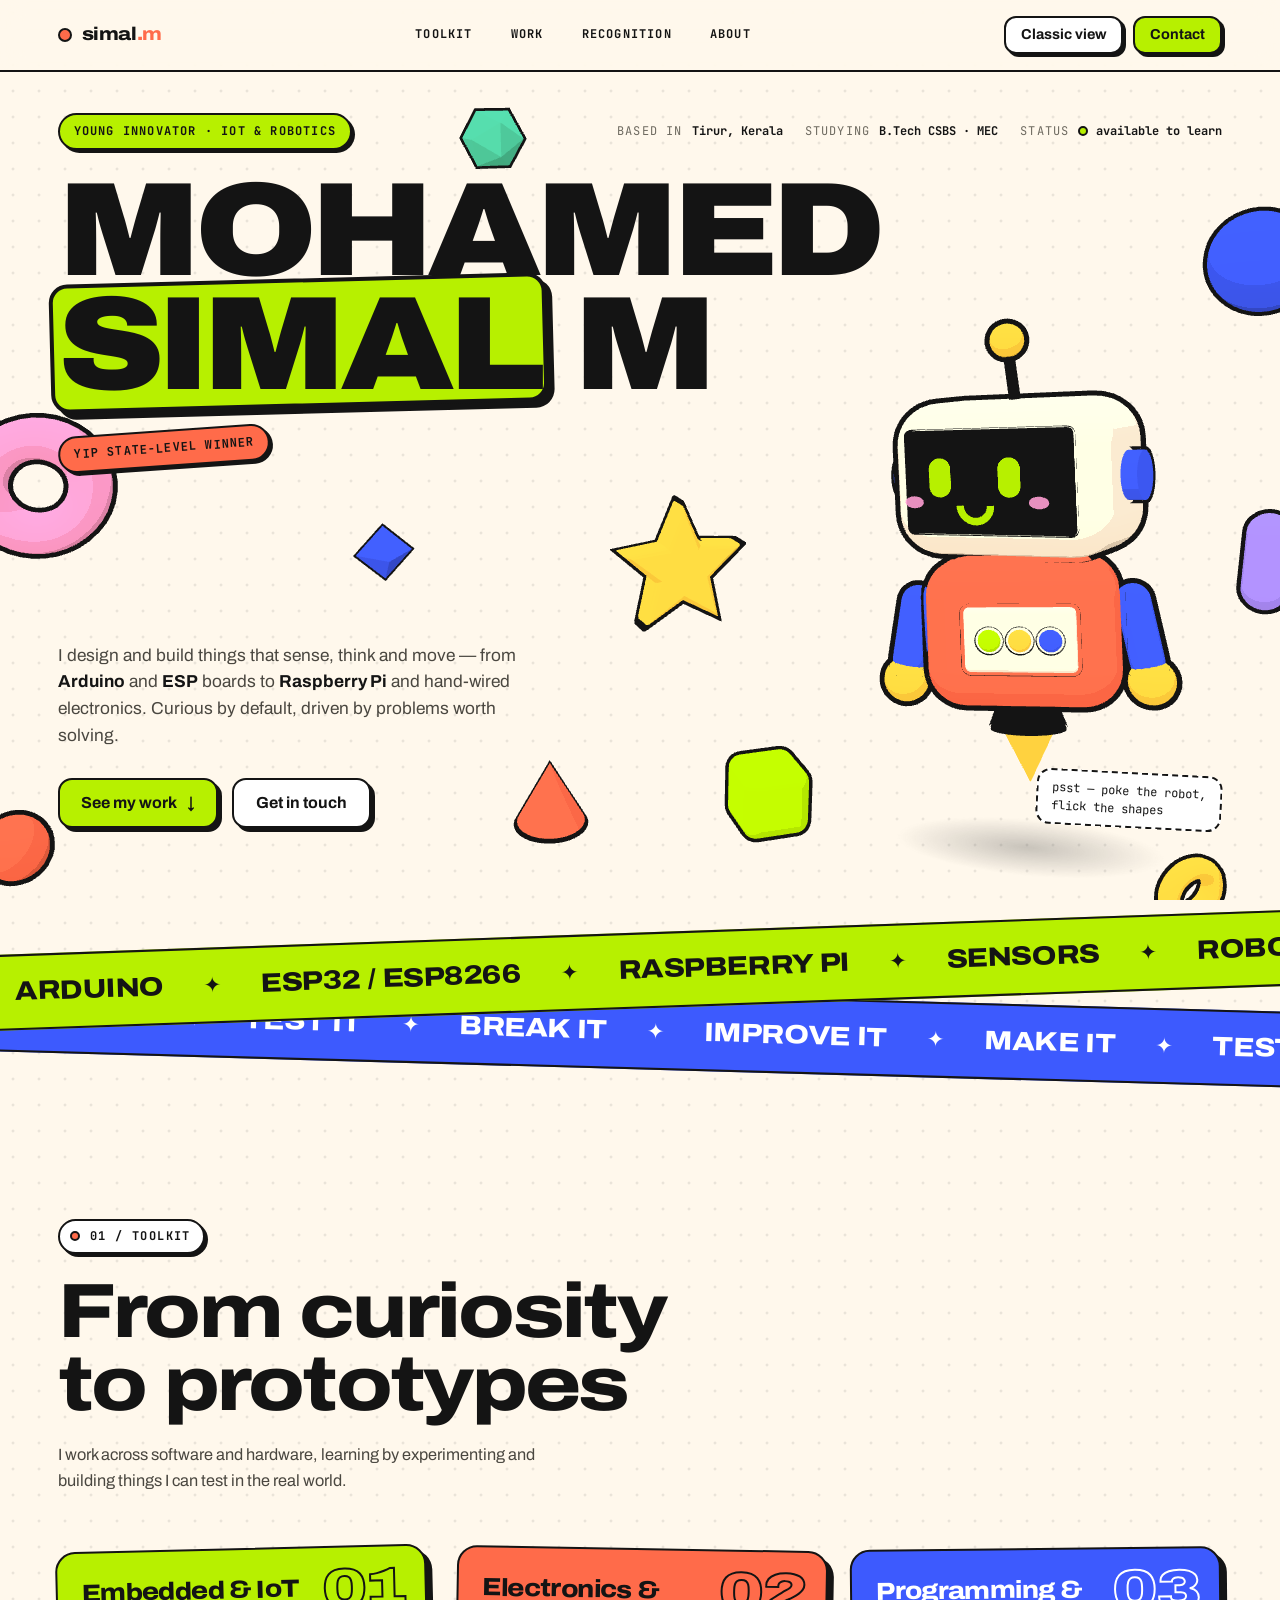
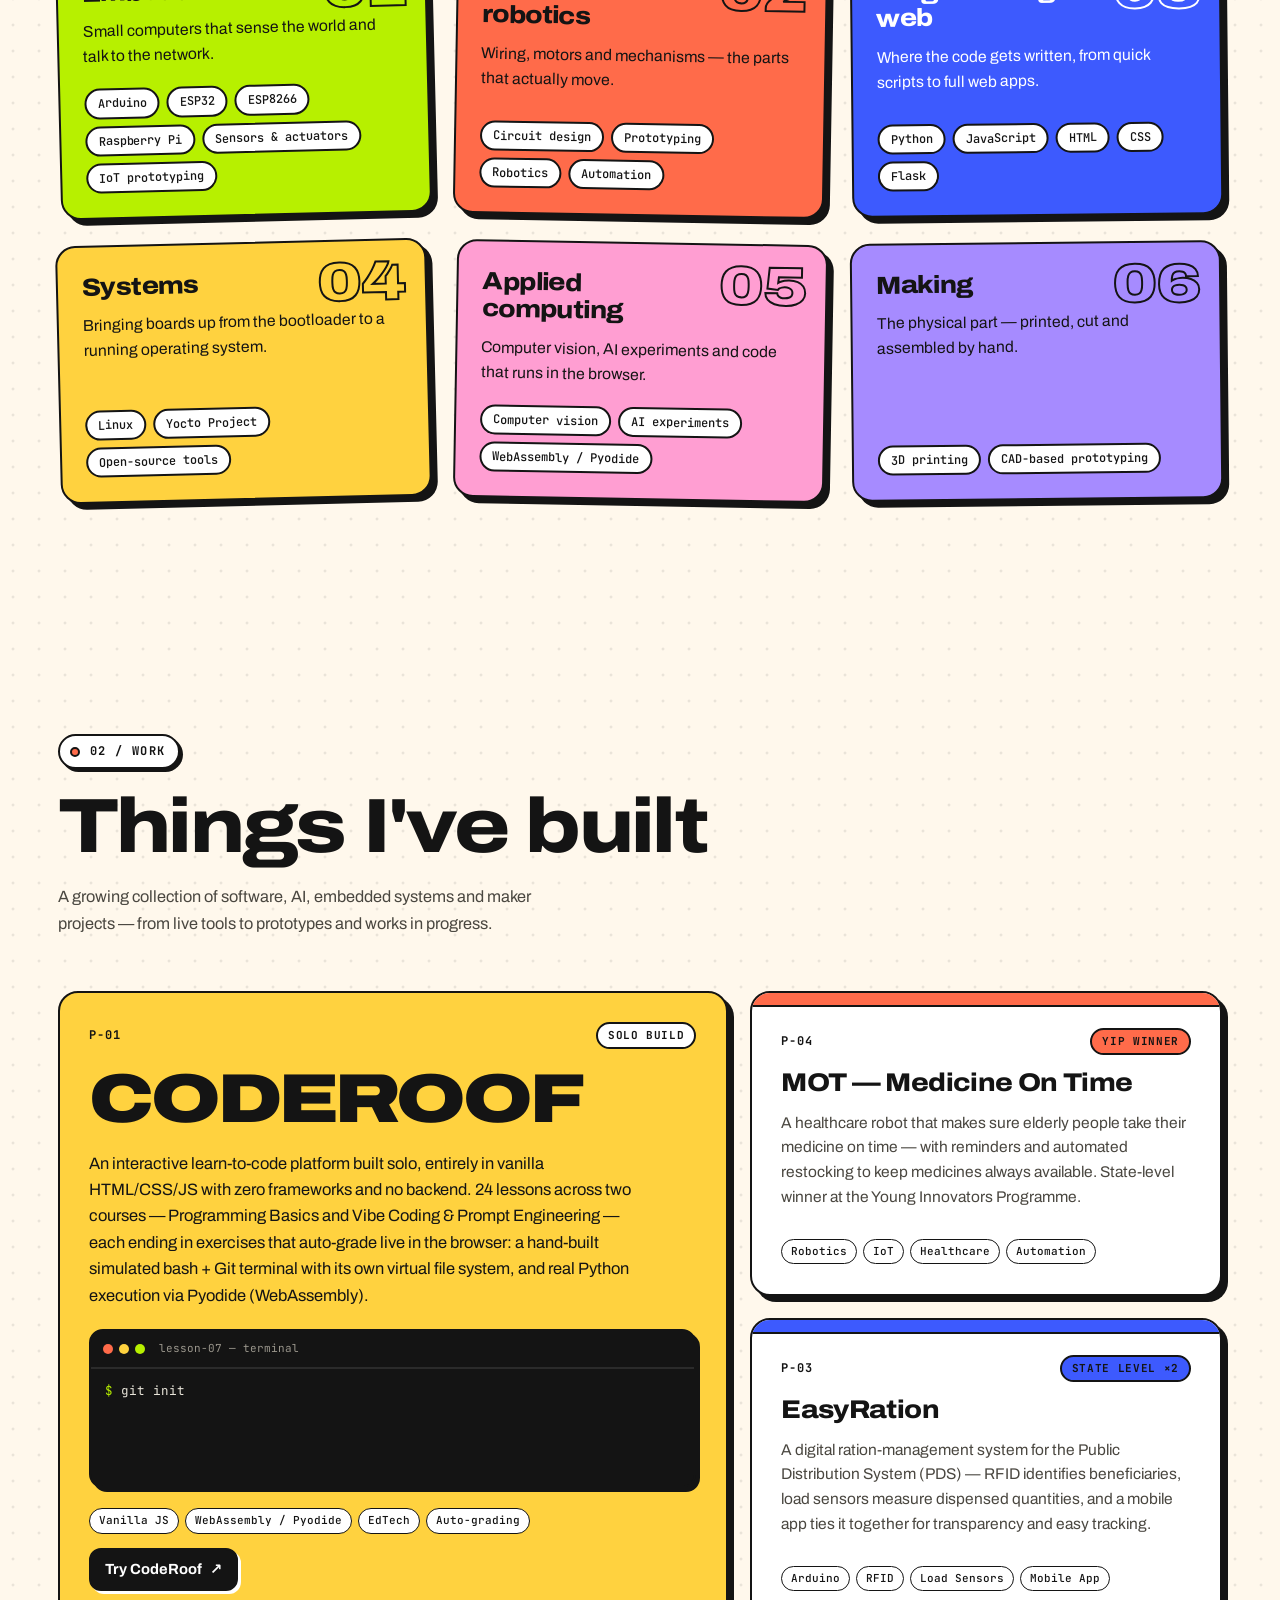
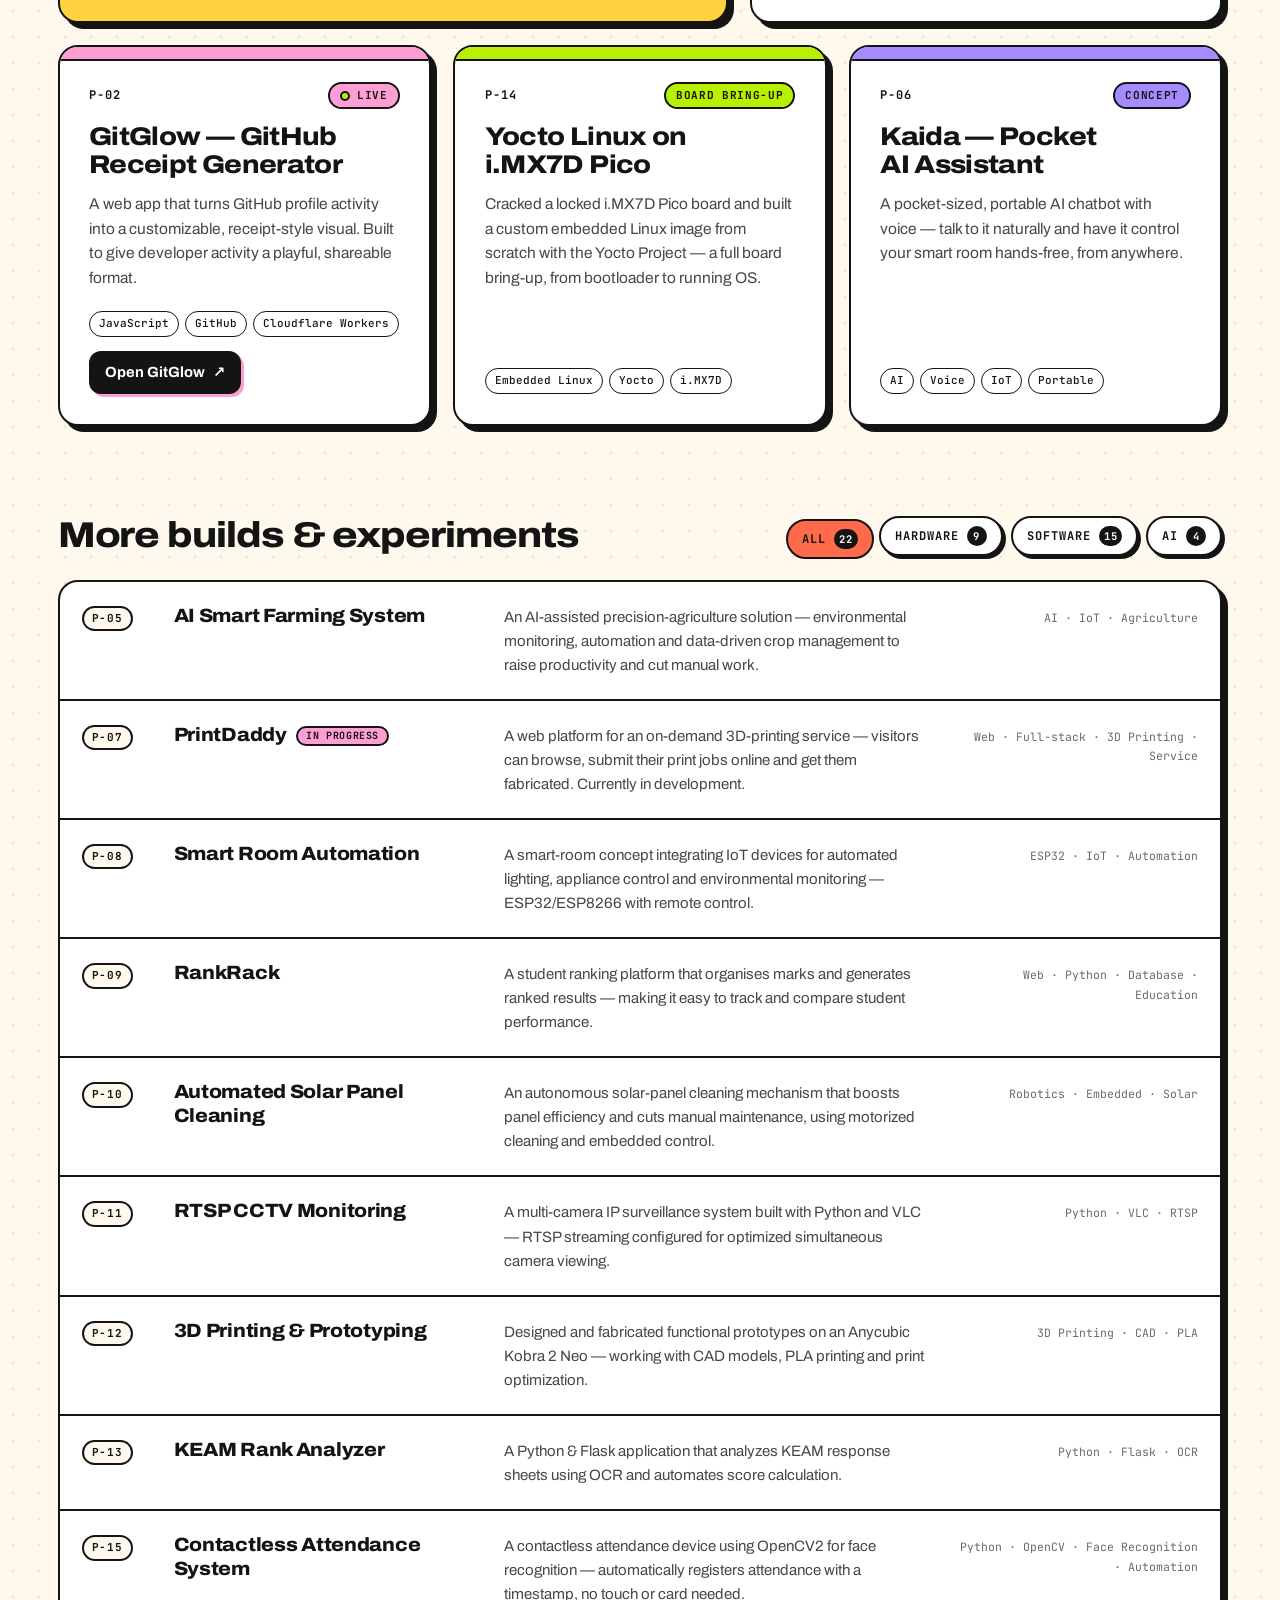
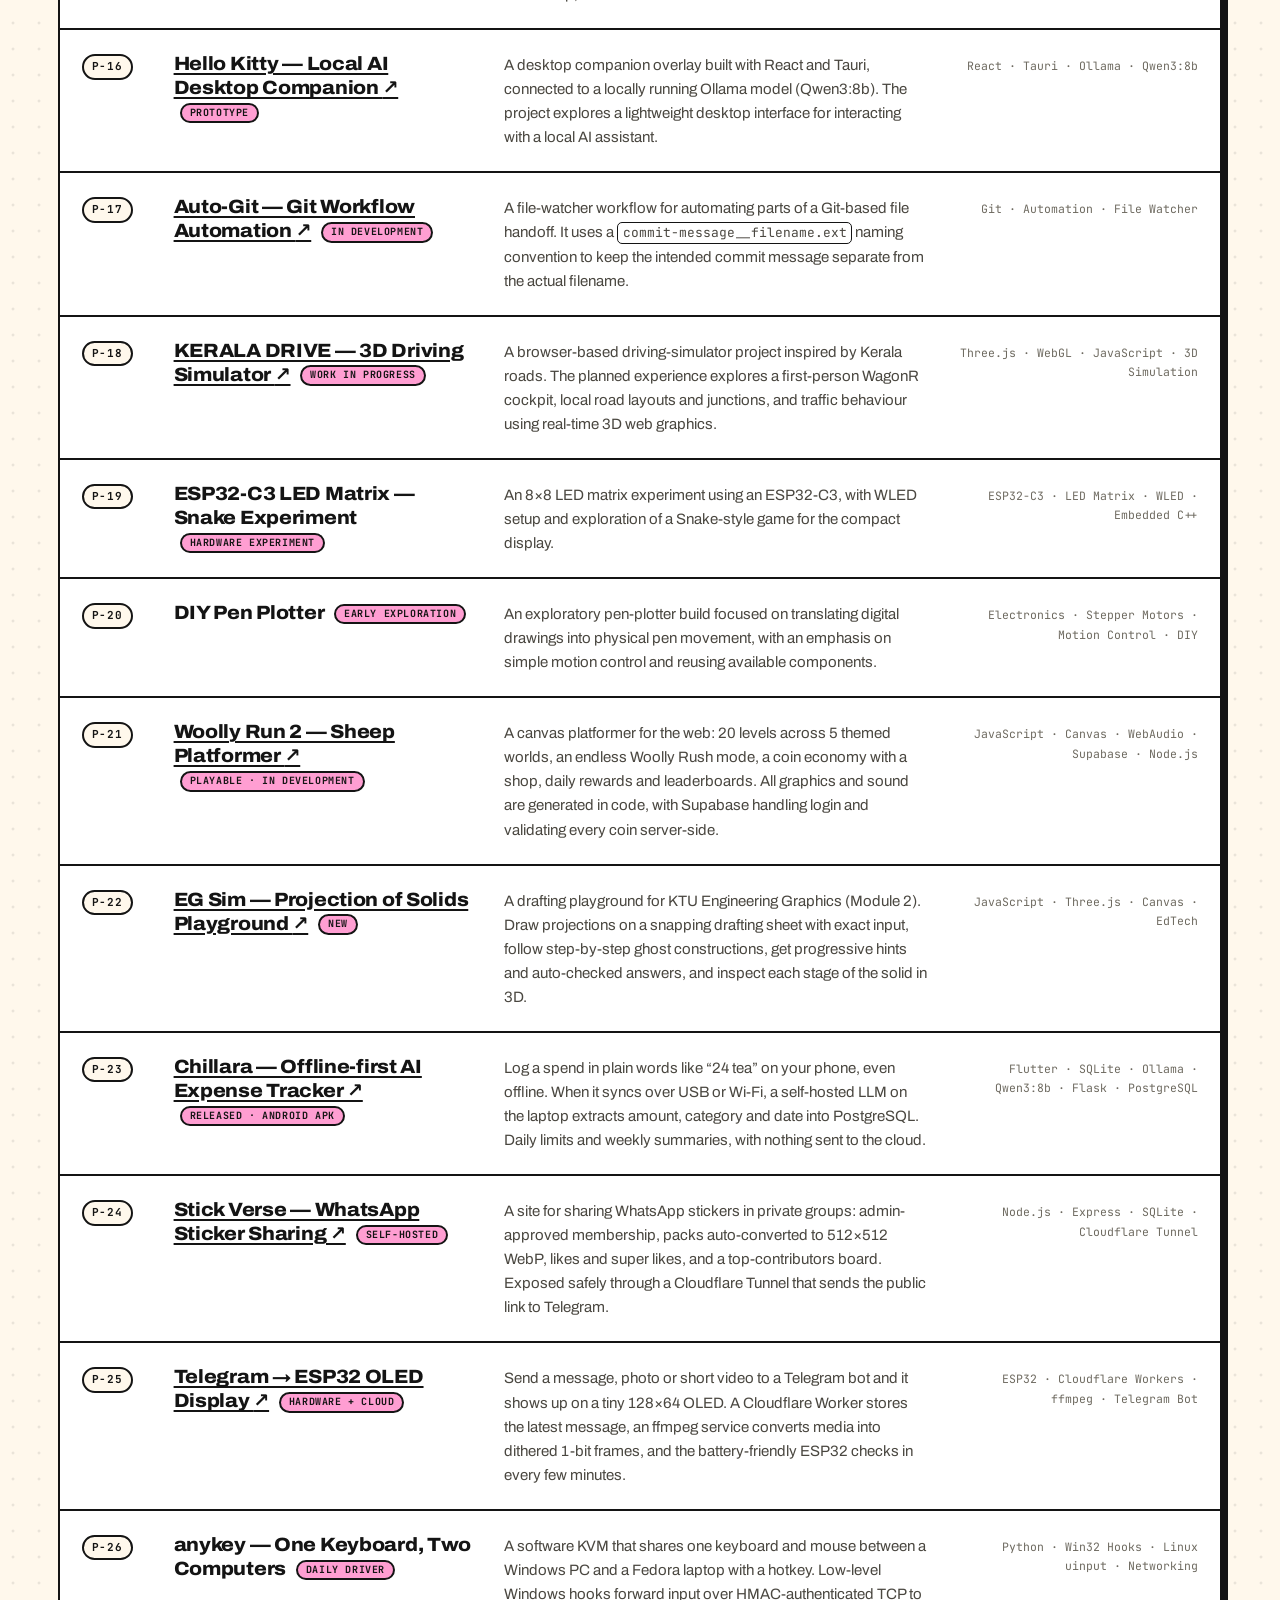
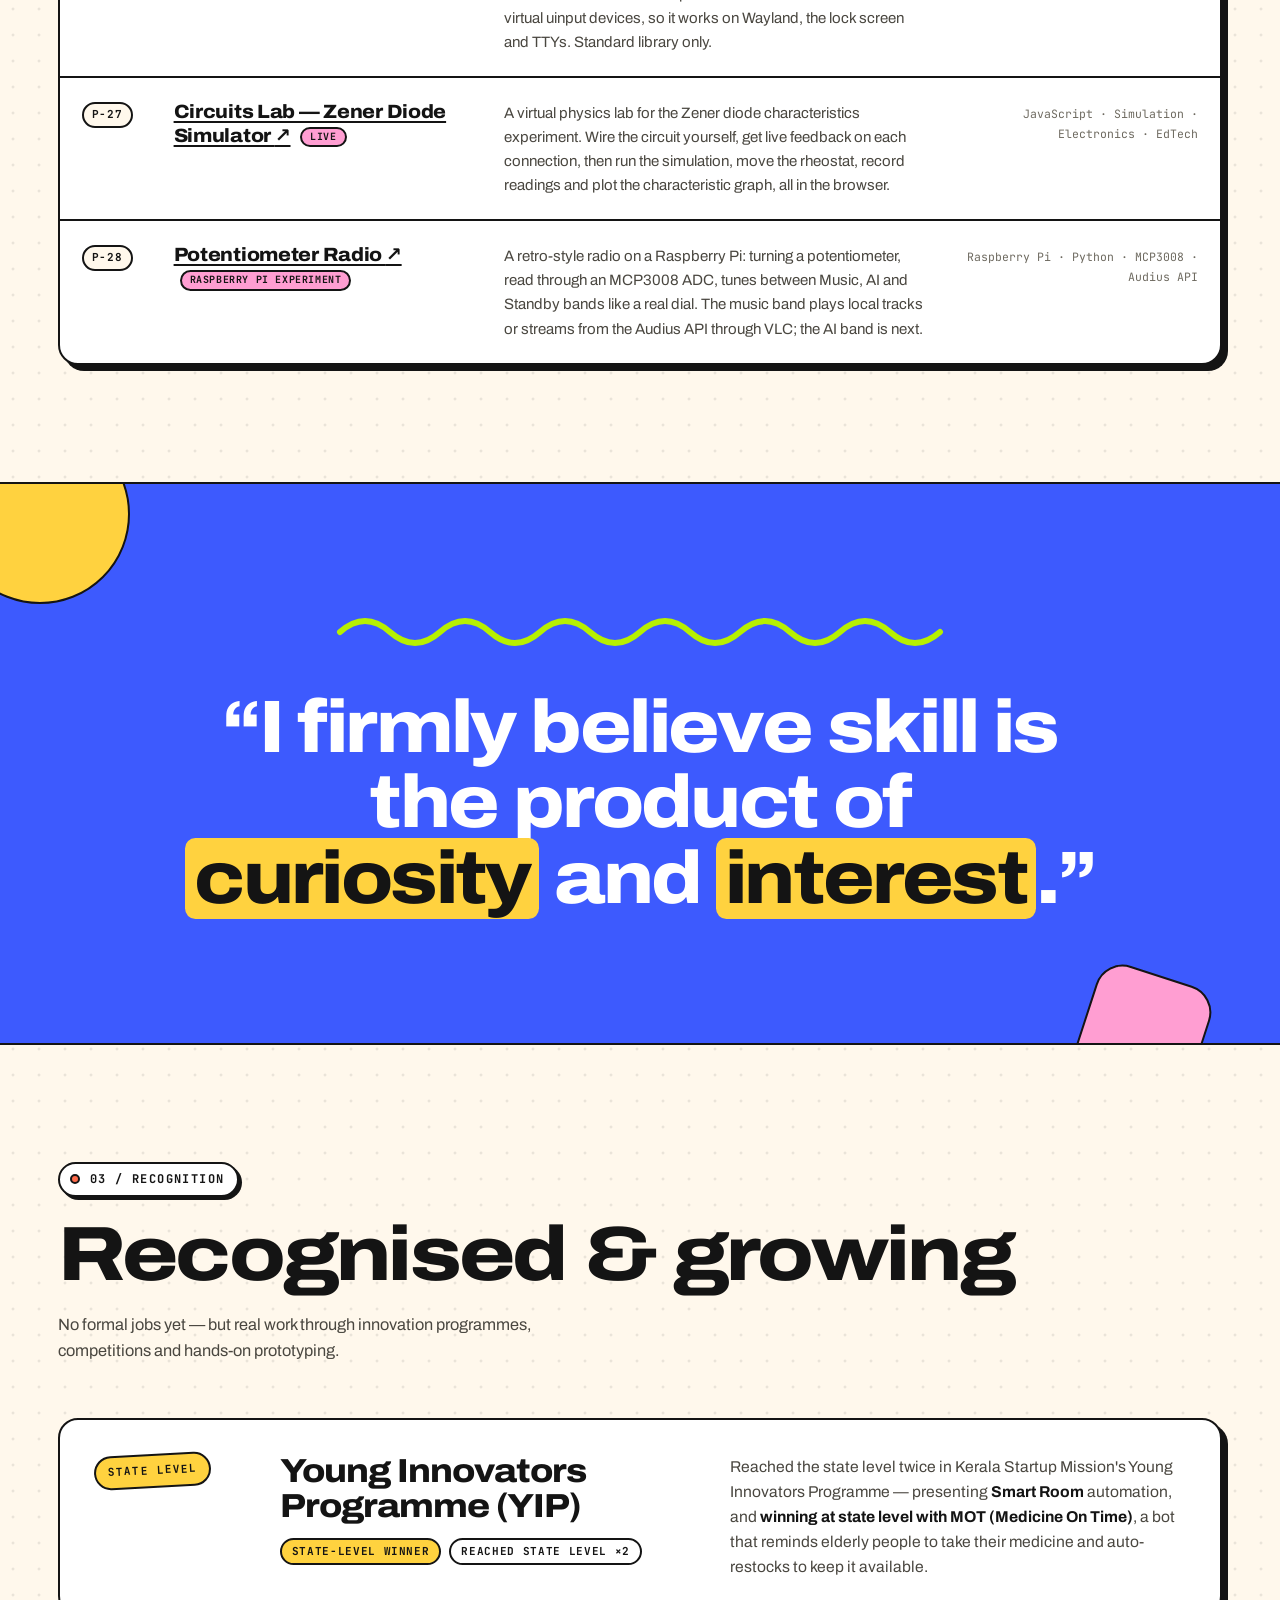
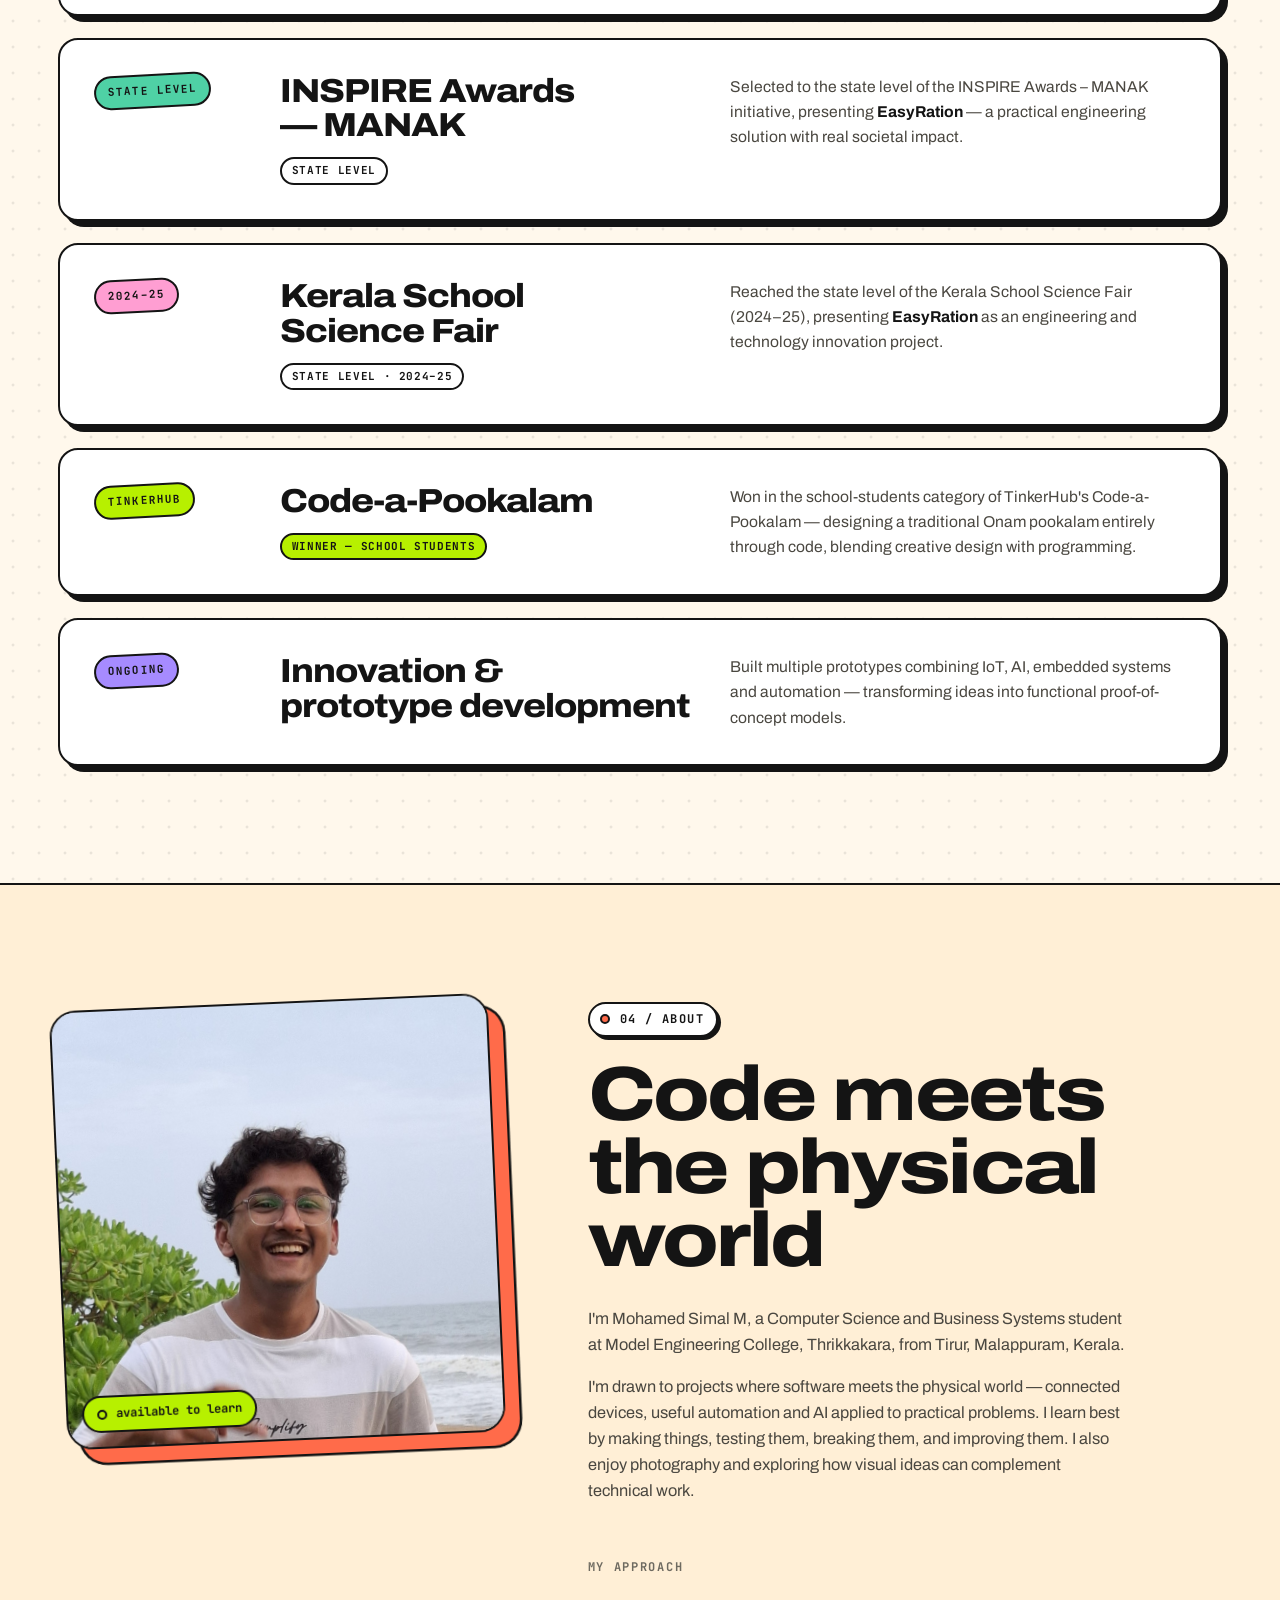
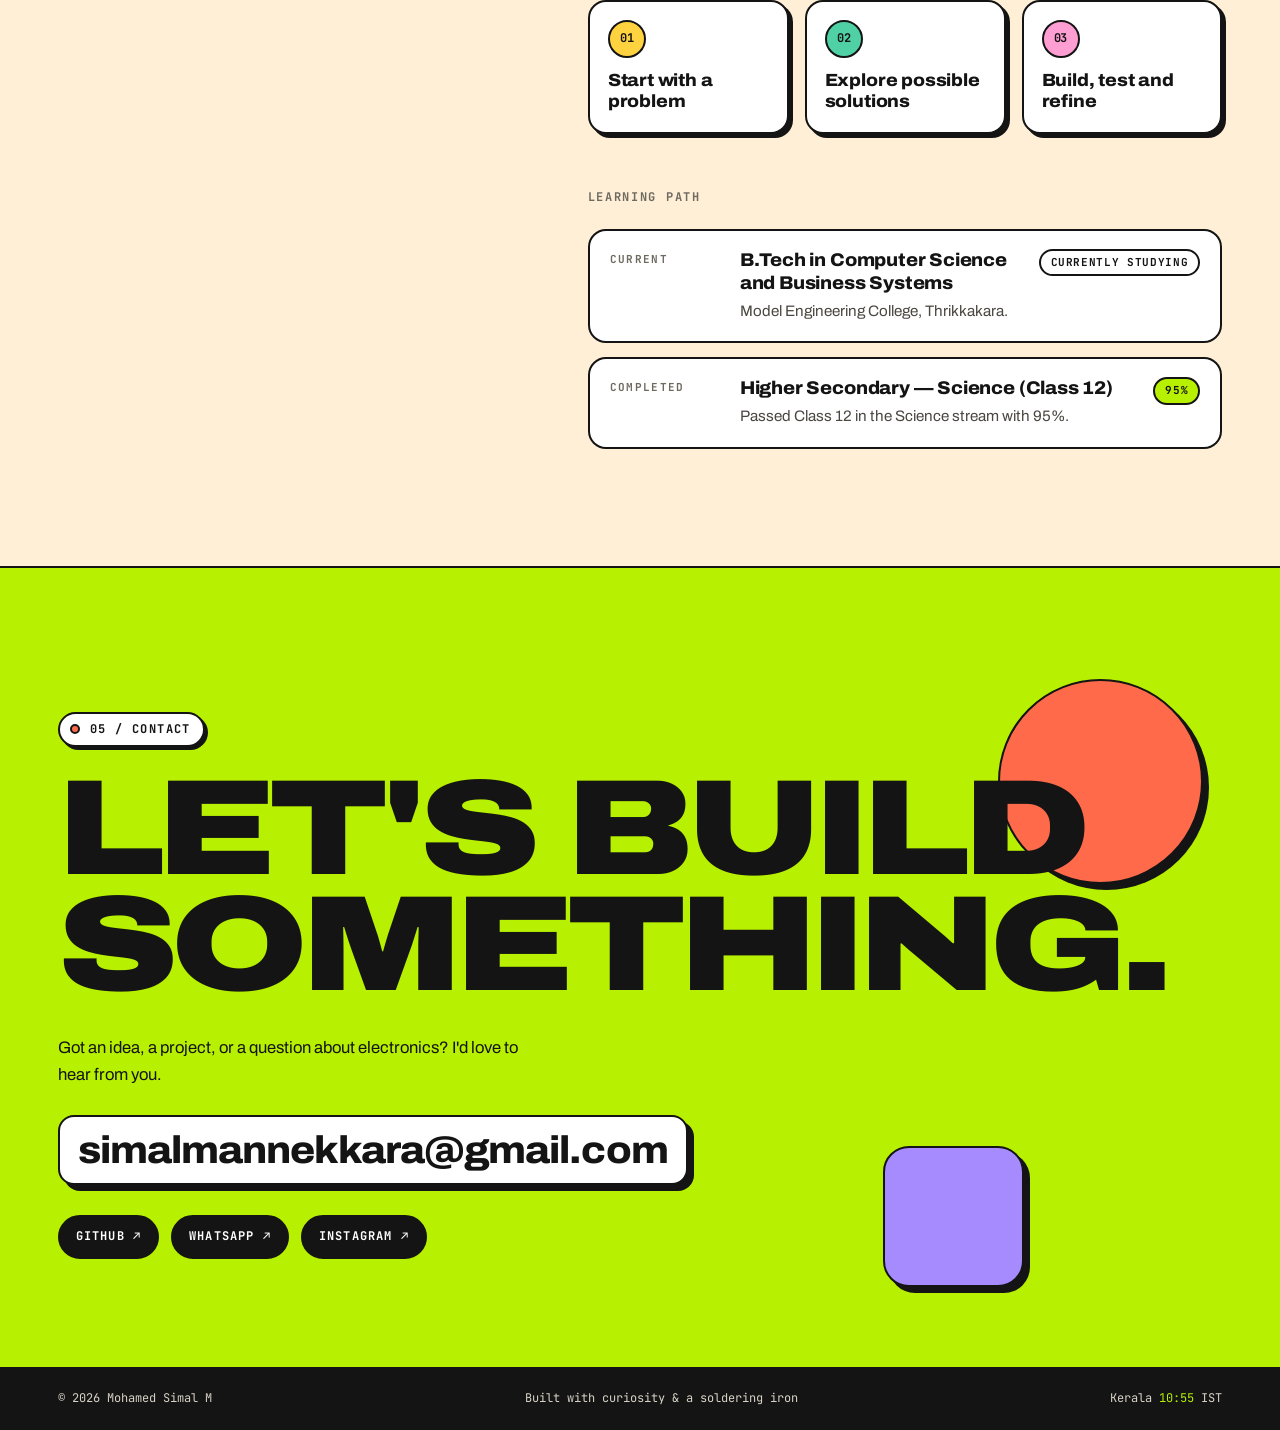
==== experiment/index.html @ 56da7900 "Add eight new projects and an Experiment view switch - New project cards P-21 to P-28: Woolly Run 2," ====
<!DOCTYPE html>
<html lang="en">
<head>
  <meta charset="UTF-8">
  <meta name="viewport" content="width=device-width, initial-scale=1.0">
  <meta name="description" content="Mohamed Simal M — developer, electronics enthusiast and maker from Kerala. Projects where code meets the physical world: embedded systems, IoT, robotics and AI.">
  <meta name="theme-color" content="#FFF8EC">
  <title>Mohamed Simal M — Developer &amp; Maker</title>
  <meta property="og:type" content="website">
  <meta property="og:title" content="Mohamed Simal M — Developer &amp; Maker">
  <meta property="og:description" content="Projects where code meets the physical world: embedded systems, IoT, robotics and AI.">
  <meta property="og:url" content="https://just-sil.github.io/just_me/">
  <meta property="og:image" content="https://just-sil.github.io/just_me/me.jpg">
  <link rel="icon" href="data:image/svg+xml,%3Csvg xmlns='http://www.w3.org/2000/svg' viewBox='0 0 32 32'%3E%3Crect width='32' height='32' rx='7' fill='%23B7F000' stroke='%23141414' stroke-width='3'/%3E%3Ccircle cx='16' cy='16' r='6' fill='%23FF6B4A' stroke='%23141414' stroke-width='2.5'/%3E%3C/svg%3E">
  <script>
    (function () {
      var d = document.documentElement;
      d.classList.add('js');
      try {
        if (window.WebGL2RenderingContext && document.createElement('canvas').getContext('webgl2')) {
          d.classList.add('has-3d');
        }
      } catch (e) {}
      // If the main script never runs, show everything rather than leave it hidden.
      setTimeout(function () { if (!window.__booted) d.classList.remove('js'); }, 3500);
    })();
  </script>
  <link rel="preconnect" href="https://fonts.googleapis.com">
  <link rel="preconnect" href="https://fonts.gstatic.com" crossorigin>
  <link href="https://fonts.googleapis.com/css2?family=Archivo:wdth,wght@62..125,100..900&family=JetBrains+Mono:wght@400;500;700&display=swap" rel="stylesheet">
  <link rel="stylesheet" href="styles.css">
  <script type="importmap">
    { "imports": { "three": "./vendor/three.module.min.js", "three/addons/": "./vendor/addons/" } }
  </script>
</head>
<body>
<a class="skip" href="#main">Skip to content</a>
<div class="progress" id="progress" aria-hidden="true"></div>

<header class="nav">
  <a class="nav__brand" href="#top" aria-label="Mohamed Simal M — back to top">
    <span class="led" aria-hidden="true"></span>
    <span class="nav__name">simal<span>.m</span></span>
  </a>
  <nav class="nav__links" aria-label="Sections">
    <a href="#toolkit">Toolkit</a>
    <a href="#projects">Work</a>
    <a href="#experience">Recognition</a>
    <a href="#about">About</a>
  </nav>
  <div class="nav__actions">
    <a class="btn btn--sm view-switch" href="../" data-view="classic" title="Switch to the classic design">Classic view</a>
    <a class="btn btn--primary btn--sm" href="#contact">Contact</a>
  </div>
</header>

<main id="main">

  <!-- ───────────── hero ───────────── -->
  <section class="hero" id="top">
    <canvas class="hero__canvas" id="toys" aria-hidden="true"></canvas>
    <div class="hero__inner">
      <div class="hero__top">
        <p class="sticker sticker--lime" data-hero>Young Innovator · IoT &amp; Robotics</p>
        <dl class="spec" data-hero>
          <div><dt>Based in</dt><dd>Tirur, Kerala</dd></div>
          <div><dt>Studying</dt><dd>B.Tech CSBS · MEC</dd></div>
          <div><dt>Status</dt><dd><span class="led" aria-hidden="true"></span>available to learn</dd></div>
        </dl>
      </div>
      <h1 class="hero__name" data-hero>
        <span>Mohamed</span>
        <span><mark>Simal</mark> M</span>
      </h1>
      <p class="sticker sticker--coral hero__badge" data-hero>YIP state-level winner</p>

      <div class="hero__stage" id="stage-hero"></div>

      <div class="hero__foot">
        <div class="hero__copy">
          <p class="hero__lede" data-hero>I design and build things that sense, think and move — from <strong>Arduino</strong> and <strong>ESP</strong> boards to <strong>Raspberry&nbsp;Pi</strong> and hand-wired electronics. Curious by default, driven by problems worth solving.</p>
          <div class="hero__cta" data-hero>
            <a class="btn btn--primary" href="#projects">See my work <span aria-hidden="true">↓</span></a>
            <a class="btn" href="#contact">Get in touch</a>
          </div>
        </div>
        <p class="hero__hint" aria-hidden="true">psst — poke the robot,<br>flick the shapes</p>
      </div>
    </div>
  </section>

  <!-- ───────────── marquee bands ───────────── -->
  <div class="bands" aria-hidden="true">
    <div class="marquee marquee--lime">
      <div class="marquee__track">
        <div class="marquee__group">
          <span>Arduino</span><span>ESP32 / ESP8266</span><span>Raspberry Pi</span><span>Sensors</span><span>Robotics</span><span>IoT Prototyping</span><span>Circuit Design</span><span>Python</span><span>Computer Vision</span><span>3D Printing</span>
        </div>
        <div class="marquee__group">
          <span>Arduino</span><span>ESP32 / ESP8266</span><span>Raspberry Pi</span><span>Sensors</span><span>Robotics</span><span>IoT Prototyping</span><span>Circuit Design</span><span>Python</span><span>Computer Vision</span><span>3D Printing</span>
        </div>
      </div>
    </div>
    <div class="marquee marquee--blue">
      <div class="marquee__track">
        <div class="marquee__group">
          <span>Make it</span><span>Test it</span><span>Break it</span><span>Improve it</span><span>Make it</span><span>Test it</span><span>Break it</span><span>Improve it</span>
        </div>
        <div class="marquee__group">
          <span>Make it</span><span>Test it</span><span>Break it</span><span>Improve it</span><span>Make it</span><span>Test it</span><span>Break it</span><span>Improve it</span>
        </div>
      </div>
    </div>
  </div>

  <!-- ───────────── toolkit ───────────── -->
  <section class="section kit" id="toolkit" aria-labelledby="kit-title">
    <header class="section__head" data-reveal>
      <p class="label">01 / Toolkit</p>
      <h2 id="kit-title">From curiosity to prototypes</h2>
      <p class="section__sub">I work across software and hardware, learning by experimenting and building things I can test in the real world.</p>
    </header>

    <ul class="kit__grid">
      <li class="tool tool--lime" data-reveal>
        <span class="tool__num">01</span>
        <h3>Embedded &amp; IoT</h3>
        <p>Small computers that sense the world and talk to the network.</p>
        <ul class="chips"><li>Arduino</li><li>ESP32</li><li>ESP8266</li><li>Raspberry Pi</li><li>Sensors &amp; actuators</li><li>IoT prototyping</li></ul>
      </li>
      <li class="tool tool--coral" data-reveal>
        <span class="tool__num">02</span>
        <h3>Electronics &amp; robotics</h3>
        <p>Wiring, motors and mechanisms — the parts that actually move.</p>
        <ul class="chips"><li>Circuit design</li><li>Prototyping</li><li>Robotics</li><li>Automation</li></ul>
      </li>
      <li class="tool tool--blue" data-reveal>
        <span class="tool__num">03</span>
        <h3>Programming &amp; web</h3>
        <p>Where the code gets written, from quick scripts to full web apps.</p>
        <ul class="chips"><li>Python</li><li>JavaScript</li><li>HTML</li><li>CSS</li><li>Flask</li></ul>
      </li>
      <li class="tool tool--yellow" data-reveal>
        <span class="tool__num">04</span>
        <h3>Systems</h3>
        <p>Bringing boards up from the bootloader to a running operating system.</p>
        <ul class="chips"><li>Linux</li><li>Yocto Project</li><li>Open-source tools</li></ul>
      </li>
      <li class="tool tool--pink" data-reveal>
        <span class="tool__num">05</span>
        <h3>Applied computing</h3>
        <p>Computer vision, AI experiments and code that runs in the browser.</p>
        <ul class="chips"><li>Computer vision</li><li>AI experiments</li><li>WebAssembly / Pyodide</li></ul>
      </li>
      <li class="tool tool--purple" data-reveal>
        <span class="tool__num">06</span>
        <h3>Making</h3>
        <p>The physical part — printed, cut and assembled by hand.</p>
        <ul class="chips"><li>3D printing</li><li>CAD-based prototyping</li></ul>
      </li>
    </ul>
  </section>

  <!-- ───────────── work ───────────── -->
  <section class="section work" id="projects" aria-labelledby="work-title">
    <header class="section__head" data-reveal>
      <p class="label">02 / Work</p>
      <h2 id="work-title">Things I've built</h2>
      <p class="section__sub">A growing collection of software, AI, embedded systems and maker projects — from live tools to prototypes and works in progress.</p>
    </header>

    <div class="bento">
      <article class="card card--xl" data-reveal>
        <div class="card__face tone-yellow" data-tilt>
          <div class="card__top"><span class="card__id">P-01</span><span class="badge">Solo build</span></div>
          <h3>CodeRoof</h3>
          <p>An interactive learn-to-code platform built solo, entirely in vanilla HTML/CSS/JS with zero frameworks and no backend. 24 lessons across two courses — Programming Basics and Vibe Coding &amp; Prompt Engineering — each ending in exercises that auto-grade live in the browser: a hand-built simulated bash + Git terminal with its own virtual file system, and real Python execution via Pyodide (WebAssembly).</p>
          <div class="term" aria-hidden="true">
            <div class="term__bar"><i></i><i></i><i></i><span>lesson-07 — terminal</span></div>
            <pre class="term__out" id="term">$ git init
Initialized empty Git repository
$ python hello.py
Hello from the browser
✓ exercise passed</pre>
          </div>
          <ul class="tags"><li>Vanilla JS</li><li>WebAssembly / Pyodide</li><li>EdTech</li><li>Auto-grading</li></ul>
          <a class="card__link" href="https://just-sil.github.io/code_roof/" target="_blank" rel="noopener noreferrer">Try CodeRoof <span aria-hidden="true">↗</span></a>
        </div>
      </article>

      <article class="card card--m" data-reveal>
        <div class="card__face tone-coral" data-tilt>
          <div class="card__top"><span class="card__id">P-04</span><span class="badge">YIP winner</span></div>
          <h3>MOT — Medicine On Time</h3>
          <p>A healthcare robot that makes sure elderly people take their medicine on time — with reminders and automated restocking to keep medicines always available. State-level winner at the Young Innovators Programme.</p>
          <ul class="tags"><li>Robotics</li><li>IoT</li><li>Healthcare</li><li>Automation</li></ul>
        </div>
      </article>

      <article class="card card--m" data-reveal>
        <div class="card__face tone-blue" data-tilt>
          <div class="card__top"><span class="card__id">P-03</span><span class="badge">State level ×2</span></div>
          <h3>EasyRation</h3>
          <p>A digital ration-management system for the Public Distribution System (PDS) — RFID identifies beneficiaries, load sensors measure dispensed quantities, and a mobile app ties it together for transparency and easy tracking.</p>
          <ul class="tags"><li>Arduino</li><li>RFID</li><li>Load Sensors</li><li>Mobile App</li></ul>
        </div>
      </article>

      <article class="card card--s" data-reveal>
        <div class="card__face tone-pink" data-tilt>
          <div class="card__top"><span class="card__id">P-02</span><span class="badge badge--live"><span class="led" aria-hidden="true"></span>Live</span></div>
          <h3>GitGlow — GitHub Receipt Generator</h3>
          <p>A web app that turns GitHub profile activity into a customizable, receipt-style visual. Built to give developer activity a playful, shareable format.</p>
          <ul class="tags"><li>JavaScript</li><li>GitHub</li><li>Cloudflare Workers</li></ul>
          <a class="card__link" href="https://gitglow.pages.dev/" target="_blank" rel="noopener noreferrer">Open GitGlow <span aria-hidden="true">↗</span></a>
        </div>
      </article>

      <article class="card card--s" data-reveal>
        <div class="card__face tone-lime" data-tilt>
          <div class="card__top"><span class="card__id">P-14</span><span class="badge badge--ghost">Board bring-up</span></div>
          <h3>Yocto Linux on i.MX7D Pico</h3>
          <p>Cracked a locked i.MX7D Pico board and built a custom embedded Linux image from scratch with the Yocto Project — a full board bring-up, from bootloader to running OS.</p>
          <ul class="tags"><li>Embedded Linux</li><li>Yocto</li><li>i.MX7D</li></ul>
        </div>
      </article>

      <article class="card card--s" data-reveal>
        <div class="card__face tone-purple" data-tilt>
          <div class="card__top"><span class="card__id">P-06</span><span class="badge badge--ghost">Concept</span></div>
          <h3>Kaida — Pocket AI Assistant</h3>
          <p>A pocket-sized, portable AI chatbot with voice — talk to it naturally and have it control your smart room hands-free, from anywhere.</p>
          <ul class="tags"><li>AI</li><li>Voice</li><li>IoT</li><li>Portable</li></ul>
        </div>
      </article>
    </div>

    <div class="index">
      <div class="index__bar" data-reveal>
        <h3>More builds &amp; experiments</h3>
        <div class="filters" role="group" aria-label="Filter projects by type">
          <button class="filter is-on" type="button" data-filter="all" aria-pressed="true">All</button>
          <button class="filter" type="button" data-filter="hardware" aria-pressed="false">Hardware</button>
          <button class="filter" type="button" data-filter="software" aria-pressed="false">Software</button>
          <button class="filter" type="button" data-filter="ai" aria-pressed="false">AI</button>
        </div>
      </div>

      <ul class="index__list" id="index-list">
        <li class="row" data-cat="hardware ai" data-reveal>
          <span class="row__id">P-05</span>
          <h4 class="row__title">AI Smart Farming System</h4>
          <p class="row__desc">An AI-assisted precision-agriculture solution — environmental monitoring, automation and data-driven crop management to raise productivity and cut manual work.</p>
          <p class="row__meta">AI · IoT · Agriculture</p>
        </li>
        <li class="row" data-cat="software" data-reveal>
          <span class="row__id">P-07</span>
          <h4 class="row__title">PrintDaddy <span class="status">In progress</span></h4>
          <p class="row__desc">A web platform for an on-demand 3D-printing service — visitors can browse, submit their print jobs online and get them fabricated. Currently in development.</p>
          <p class="row__meta">Web · Full-stack · 3D Printing · Service</p>
        </li>
        <li class="row" data-cat="hardware" data-reveal>
          <span class="row__id">P-08</span>
          <h4 class="row__title">Smart Room Automation</h4>
          <p class="row__desc">A smart-room concept integrating IoT devices for automated lighting, appliance control and environmental monitoring — ESP32/ESP8266 with remote control.</p>
          <p class="row__meta">ESP32 · IoT · Automation</p>
        </li>
        <li class="row" data-cat="software" data-reveal>
          <span class="row__id">P-09</span>
          <h4 class="row__title">RankRack</h4>
          <p class="row__desc">A student ranking platform that organises marks and generates ranked results — making it easy to track and compare student performance.</p>
          <p class="row__meta">Web · Python · Database · Education</p>
        </li>
        <li class="row" data-cat="hardware" data-reveal>
          <span class="row__id">P-10</span>
          <h4 class="row__title">Automated Solar Panel Cleaning</h4>
          <p class="row__desc">An autonomous solar-panel cleaning mechanism that boosts panel efficiency and cuts manual maintenance, using motorized cleaning and embedded control.</p>
          <p class="row__meta">Robotics · Embedded · Solar</p>
        </li>
        <li class="row" data-cat="software" data-reveal>
          <span class="row__id">P-11</span>
          <h4 class="row__title">RTSP CCTV Monitoring</h4>
          <p class="row__desc">A multi-camera IP surveillance system built with Python and VLC — RTSP streaming configured for optimized simultaneous camera viewing.</p>
          <p class="row__meta">Python · VLC · RTSP</p>
        </li>
        <li class="row" data-cat="hardware" data-reveal>
          <span class="row__id">P-12</span>
          <h4 class="row__title">3D Printing &amp; Prototyping</h4>
          <p class="row__desc">Designed and fabricated functional prototypes on an Anycubic Kobra 2 Neo — working with CAD models, PLA printing and print optimization.</p>
          <p class="row__meta">3D Printing · CAD · PLA</p>
        </li>
        <li class="row" data-cat="software" data-reveal>
          <span class="row__id">P-13</span>
          <h4 class="row__title">KEAM Rank Analyzer</h4>
          <p class="row__desc">A Python &amp; Flask application that analyzes KEAM response sheets using OCR and automates score calculation.</p>
          <p class="row__meta">Python · Flask · OCR</p>
        </li>
        <li class="row" data-cat="software ai" data-reveal>
          <span class="row__id">P-15</span>
          <h4 class="row__title">Contactless Attendance System</h4>
          <p class="row__desc">A contactless attendance device using OpenCV2 for face recognition — automatically registers attendance with a timestamp, no touch or card needed.</p>
          <p class="row__meta">Python · OpenCV · Face Recognition · Automation</p>
        </li>
        <li class="row" data-cat="software ai" data-reveal>
          <span class="row__id">P-16</span>
          <h4 class="row__title"><a href="https://github.com/just-sil/hello_kitty" target="_blank" rel="noopener noreferrer">Hello Kitty — Local AI Desktop Companion <span aria-hidden="true">↗</span></a> <span class="status">Prototype</span></h4>
          <p class="row__desc">A desktop companion overlay built with React and Tauri, connected to a locally running Ollama model (Qwen3:8b). The project explores a lightweight desktop interface for interacting with a local AI assistant.</p>
          <p class="row__meta">React · Tauri · Ollama · Qwen3:8b</p>
        </li>
        <li class="row" data-cat="software" data-reveal>
          <span class="row__id">P-17</span>
          <h4 class="row__title"><a href="https://github.com/just-sil/auto-git" target="_blank" rel="noopener noreferrer">Auto-Git — Git Workflow Automation <span aria-hidden="true">↗</span></a> <span class="status">In development</span></h4>
          <p class="row__desc">A file-watcher workflow for automating parts of a Git-based file handoff. It uses a <code>commit-message__filename.ext</code> naming convention to keep the intended commit message separate from the actual filename.</p>
          <p class="row__meta">Git · Automation · File Watcher</p>
        </li>
        <li class="row" data-cat="software" data-reveal>
          <span class="row__id">P-18</span>
          <h4 class="row__title"><a href="https://github.com/just-sil/kerala-drive" target="_blank" rel="noopener noreferrer">KERALA DRIVE — 3D Driving Simulator <span aria-hidden="true">↗</span></a> <span class="status">Work in progress</span></h4>
          <p class="row__desc">A browser-based driving-simulator project inspired by Kerala roads. The planned experience explores a first-person WagonR cockpit, local road layouts and junctions, and traffic behaviour using real-time 3D web graphics.</p>
          <p class="row__meta">Three.js · WebGL · JavaScript · 3D Simulation</p>
        </li>
        <li class="row" data-cat="hardware" data-reveal>
          <span class="row__id">P-19</span>
          <h4 class="row__title">ESP32-C3 LED Matrix — Snake Experiment <span class="status">Hardware experiment</span></h4>
          <p class="row__desc">An 8×8 LED matrix experiment using an ESP32-C3, with WLED setup and exploration of a Snake-style game for the compact display.</p>
          <p class="row__meta">ESP32-C3 · LED Matrix · WLED · Embedded C++</p>
        </li>
        <li class="row" data-cat="hardware" data-reveal>
          <span class="row__id">P-20</span>
          <h4 class="row__title">DIY Pen Plotter <span class="status">Early exploration</span></h4>
          <p class="row__desc">An exploratory pen-plotter build focused on translating digital drawings into physical pen movement, with an emphasis on simple motion control and reusing available components.</p>
          <p class="row__meta">Electronics · Stepper Motors · Motion Control · DIY</p>
        </li>
        <li class="row" data-cat="software" data-reveal>
          <span class="row__id">P-21</span>
          <h4 class="row__title"><a href="https://github.com/just-sil/cospo" target="_blank" rel="noopener noreferrer">Woolly Run 2 — Sheep Platformer <span aria-hidden="true">↗</span></a> <span class="status">Playable · In development</span></h4>
          <p class="row__desc">A canvas platformer for the web: 20 levels across 5 themed worlds, an endless Woolly Rush mode, a coin economy with a shop, daily rewards and leaderboards. All graphics and sound are generated in code, with Supabase handling login and validating every coin server-side.</p>
          <p class="row__meta">JavaScript · Canvas · WebAudio · Supabase · Node.js</p>
        </li>
        <li class="row" data-cat="software" data-reveal>
          <span class="row__id">P-22</span>
          <h4 class="row__title"><a href="https://github.com/just-sil/eg-sim" target="_blank" rel="noopener noreferrer">EG Sim — Projection of Solids Playground <span aria-hidden="true">↗</span></a> <span class="status">New</span></h4>
          <p class="row__desc">A drafting playground for KTU Engineering Graphics (Module 2). Draw projections on a snapping drafting sheet with exact input, follow step-by-step ghost constructions, get progressive hints and auto-checked answers, and inspect each stage of the solid in 3D.</p>
          <p class="row__meta">JavaScript · Three.js · Canvas · EdTech</p>
        </li>
        <li class="row" data-cat="software ai" data-reveal>
          <span class="row__id">P-23</span>
          <h4 class="row__title"><a href="https://github.com/just-sil/expense_tracker" target="_blank" rel="noopener noreferrer">Chillara — Offline-first AI Expense Tracker <span aria-hidden="true">↗</span></a> <span class="status">Released · Android APK</span></h4>
          <p class="row__desc">Log a spend in plain words like “24 tea” on your phone, even offline. When it syncs over USB or Wi-Fi, a self-hosted LLM on the laptop extracts amount, category and date into PostgreSQL. Daily limits and weekly summaries, with nothing sent to the cloud.</p>
          <p class="row__meta">Flutter · SQLite · Ollama · Qwen3:8b · Flask · PostgreSQL</p>
        </li>
        <li class="row" data-cat="software" data-reveal>
          <span class="row__id">P-24</span>
          <h4 class="row__title"><a href="https://github.com/just-sil/stickverse" target="_blank" rel="noopener noreferrer">Stick Verse — WhatsApp Sticker Sharing <span aria-hidden="true">↗</span></a> <span class="status">Self-hosted</span></h4>
          <p class="row__desc">A site for sharing WhatsApp stickers in private groups: admin-approved membership, packs auto-converted to 512×512 WebP, likes and super likes, and a top-contributors board. Exposed safely through a Cloudflare Tunnel that sends the public link to Telegram.</p>
          <p class="row__meta">Node.js · Express · SQLite · Cloudflare Tunnel</p>
        </li>
        <li class="row" data-cat="hardware software" data-reveal>
          <span class="row__id">P-25</span>
          <h4 class="row__title"><a href="https://github.com/just-sil/pathiribot" target="_blank" rel="noopener noreferrer">Telegram → ESP32 OLED Display <span aria-hidden="true">↗</span></a> <span class="status">Hardware + cloud</span></h4>
          <p class="row__desc">Send a message, photo or short video to a Telegram bot and it shows up on a tiny 128×64 OLED. A Cloudflare Worker stores the latest message, an ffmpeg service converts media into dithered 1-bit frames, and the battery-friendly ESP32 checks in every few minutes.</p>
          <p class="row__meta">ESP32 · Cloudflare Workers · ffmpeg · Telegram Bot</p>
        </li>
        <li class="row" data-cat="software" data-reveal>
          <span class="row__id">P-26</span>
          <h4 class="row__title">anykey — One Keyboard, Two Computers <span class="status">Daily driver</span></h4>
          <p class="row__desc">A software KVM that shares one keyboard and mouse between a Windows PC and a Fedora laptop with a hotkey. Low-level Windows hooks forward input over HMAC-authenticated TCP to virtual uinput devices, so it works on Wayland, the lock screen and TTYs. Standard library only.</p>
          <p class="row__meta">Python · Win32 Hooks · Linux uinput · Networking</p>
        </li>
        <li class="row" data-cat="software hardware" data-reveal>
          <span class="row__id">P-27</span>
          <h4 class="row__title"><a href="https://just-sil.github.io/sim-lab/" target="_blank" rel="noopener noreferrer">Circuits Lab — Zener Diode Simulator <span aria-hidden="true">↗</span></a> <span class="status">Live</span></h4>
          <p class="row__desc">A virtual physics lab for the Zener diode characteristics experiment. Wire the circuit yourself, get live feedback on each connection, then run the simulation, move the rheostat, record readings and plot the characteristic graph, all in the browser.</p>
          <p class="row__meta">JavaScript · Simulation · Electronics · EdTech</p>
        </li>
        <li class="row" data-cat="hardware" data-reveal>
          <span class="row__id">P-28</span>
          <h4 class="row__title"><a href="https://github.com/just-sil/the-faah-radio" target="_blank" rel="noopener noreferrer">Potentiometer Radio <span aria-hidden="true">↗</span></a> <span class="status">Raspberry Pi experiment</span></h4>
          <p class="row__desc">A retro-style radio on a Raspberry Pi: turning a potentiometer, read through an MCP3008 ADC, tunes between Music, AI and Standby bands like a real dial. The music band plays local tracks or streams from the Audius API through VLC; the AI band is next.</p>
          <p class="row__meta">Raspberry Pi · Python · MCP3008 · Audius API</p>
        </li>
      </ul>
    </div>
  </section>

  <!-- ───────────── quote ───────────── -->
  <section class="quote" aria-label="Philosophy">
    <svg class="squiggle" viewBox="0 0 608 44" aria-hidden="true"><path d="M4 22 q 25 -22 50 0 t 50 0 q 25 -22 50 0 t 50 0 q 25 -22 50 0 t 50 0 q 25 -22 50 0 t 50 0 q 25 -22 50 0 t 50 0 q 25 -22 50 0 t 50 0" pathLength="1"/></svg>
    <blockquote id="quote">
      <p>“I firmly believe skill is the product of <em>curiosity</em> and <em>interest</em>.”</p>
    </blockquote>
  </section>

  <!-- ───────────── recognition ───────────── -->
  <section class="section awards" id="experience" aria-labelledby="awards-title">
    <header class="section__head" data-reveal>
      <p class="label">03 / Recognition</p>
      <h2 id="awards-title">Recognised &amp; growing</h2>
      <p class="section__sub">No formal jobs yet — but real work through innovation programmes, competitions and hands-on prototyping.</p>
    </header>

    <ol class="awards__list">
      <li class="award" data-reveal>
        <p class="award__when">State level</p>
        <div class="award__main">
          <h3>Young Innovators Programme (YIP)</h3>
          <p class="badges"><span class="badge">State-level winner</span><span class="badge badge--ghost">Reached state level ×2</span></p>
        </div>
        <p class="award__desc">Reached the state level twice in Kerala Startup Mission's Young Innovators Programme — presenting <strong>Smart Room</strong> automation, and <strong>winning at state level with MOT (Medicine On Time)</strong>, a bot that reminds elderly people to take their medicine and auto-restocks to keep it available.</p>
      </li>
      <li class="award" data-reveal>
        <p class="award__when">State level</p>
        <div class="award__main">
          <h3>INSPIRE Awards — MANAK</h3>
          <p class="badges"><span class="badge badge--ghost">State level</span></p>
        </div>
        <p class="award__desc">Selected to the state level of the INSPIRE Awards – MANAK initiative, presenting <strong>EasyRation</strong> — a practical engineering solution with real societal impact.</p>
      </li>
      <li class="award" data-reveal>
        <p class="award__when">2024–25</p>
        <div class="award__main">
          <h3>Kerala School Science Fair</h3>
          <p class="badges"><span class="badge badge--ghost">State level · 2024–25</span></p>
        </div>
        <p class="award__desc">Reached the state level of the Kerala School Science Fair (2024–25), presenting <strong>EasyRation</strong> as an engineering and technology innovation project.</p>
      </li>
      <li class="award" data-reveal>
        <p class="award__when">TinkerHub</p>
        <div class="award__main">
          <h3>Code-a-Pookalam</h3>
          <p class="badges"><span class="badge">Winner — school students</span></p>
        </div>
        <p class="award__desc">Won in the school-students category of TinkerHub's Code-a-Pookalam — designing a traditional Onam pookalam entirely through code, blending creative design with programming.</p>
      </li>
      <li class="award" data-reveal>
        <p class="award__when">Ongoing</p>
        <div class="award__main">
          <h3>Innovation &amp; prototype development</h3>
        </div>
        <p class="award__desc">Built multiple prototypes combining IoT, AI, embedded systems and automation — transforming ideas into functional proof-of-concept models.</p>
      </li>
    </ol>
  </section>

  <!-- ───────────── about + education ───────────── -->
  <section class="section about" id="about" aria-labelledby="about-title">
    <div class="about__grid">
      <div class="about__photo" data-reveal>
        <figure class="photo" data-tilt>
          <img id="msm-photo" src="me.jpg" alt="Mohamed Simal M, smiling outdoors by the sea" width="1444" height="1444" loading="lazy" decoding="async">
          <figcaption><span class="led" aria-hidden="true"></span>available to learn</figcaption>
        </figure>
      </div>

      <div class="about__text">
        <header data-reveal>
          <p class="label">04 / About</p>
          <h2 id="about-title">Code meets the physical world</h2>
        </header>
        <div class="about__bio" data-reveal>
          <p>I'm Mohamed Simal M, a Computer Science and Business Systems student at Model Engineering College, Thrikkakara, from Tirur, Malappuram, Kerala.</p>
          <p>I'm drawn to projects where software meets the physical world — connected devices, useful automation and AI applied to practical problems. I learn best by making things, testing them, breaking them, and improving them. I also enjoy photography and exploring how visual ideas can complement technical work.</p>
        </div>

        <div class="approach" data-reveal>
          <h3 class="approach__title">My approach</h3>
          <ol>
            <li><span>01</span>Start with a problem</li>
            <li><span>02</span>Explore possible solutions</li>
            <li><span>03</span>Build, test and refine</li>
          </ol>
        </div>

        <div class="edu" id="education" data-reveal>
          <h3 class="approach__title">Learning path</h3>
          <div class="edu__row">
            <p class="edu__when">Current</p>
            <div>
              <h4>B.Tech in Computer Science and Business Systems</h4>
              <p>Model Engineering College, Thrikkakara.</p>
            </div>
            <span class="badge badge--ghost">Currently studying</span>
          </div>
          <div class="edu__row">
            <p class="edu__when">Completed</p>
            <div>
              <h4>Higher Secondary — Science (Class 12)</h4>
              <p>Passed Class 12 in the Science stream with 95%.</p>
            </div>
            <span class="badge">95%</span>
          </div>
        </div>
      </div>
    </div>
  </section>

  <!-- ───────────── contact ───────────── -->
  <section class="contact" id="contact" aria-labelledby="contact-title">
    <div class="contact__inner" data-reveal>
      <p class="label">05 / Contact</p>
      <h2 id="contact-title">Let's build<br>something.</h2>
      <p class="contact__sub">Got an idea, a project, or a question about electronics? I'd love to hear from you.</p>
      <a class="contact__mail" href="mailto:simalmannekkara@gmail.com">simalmannekkara@gmail.com</a>
      <ul class="contact__links">
        <li><a href="https://github.com/just-sil" target="_blank" rel="noopener noreferrer">GitHub <span aria-hidden="true">↗</span></a></li>
        <li><a href="https://wa.me/+919633302482" target="_blank" rel="noopener noreferrer">WhatsApp <span aria-hidden="true">↗</span></a></li>
        <li><a href="https://www.instagram.com/silman0_0/" target="_blank" rel="noopener noreferrer">Instagram <span aria-hidden="true">↗</span></a></li>
      </ul>
    </div>
  </section>
</main>

<footer class="footer">
  <span>© <span id="year">2026</span> Mohamed Simal M</span>
  <span>Built with curiosity &amp; a soldering iron</span>
  <span class="footer__time">Kerala <span id="clock">--:--</span> IST</span>
</footer>

<script type="module" src="script.js"></script>
</body>
</html>
---- experiment/styles.css ----
/*
  Mohamed Simal M — portfolio
  Bold and playful: a cream page, chunky ink outlines, hard offset shadows
  and a box of bright toy colours. Edit the tokens below to retheme.
*/
:root {
  color-scheme: light;

  --font-sans: 'Archivo', system-ui, -apple-system, 'Segoe UI', sans-serif;
  --font-mono: 'JetBrains Mono', ui-monospace, SFMono-Regular, Menlo, Consolas, monospace;

  --bg: #FFF8EC;
  --bg-2: #FFEFD6;
  --paper: #FFFFFF;
  --ink: #141414;
  --muted: #4A4740;
  --dim: #6E6A60;

  --lime: #B7F000;
  --coral: #FF6B4A;
  --blue: #3D5AFE;
  --yellow: #FFD23F;
  --pink: #FF9ED2;
  --purple: #A68BFF;
  --mint: #4FD1A5;

  --line: 2.5px solid var(--ink);
  --shadow: 6px 6px 0 var(--ink);
  --shadow-lg: 10px 10px 0 var(--ink);
  --radius: 20px;

  --wrap: 1320px;
  --gutter: clamp(18px, 4.5vw, 64px);
  --nav-h: 72px;
  --ease: cubic-bezier(.2, .7, .2, 1);
  --bounce: cubic-bezier(.34, 1.56, .64, 1);
}

/* ───────────── base ───────────── */
*, *::before, *::after { box-sizing: border-box; }

html { scroll-behavior: smooth; scroll-padding-top: var(--nav-h); -webkit-text-size-adjust: 100%; }

body {
  margin: 0;
  background-color: var(--bg);
  background-image: radial-gradient(rgba(20, 20, 20, .09) 1.3px, transparent 1.7px);
  background-size: 26px 26px;
  color: var(--ink);
  font-family: var(--font-sans);
  font-size: 17px;
  line-height: 1.6;
  -webkit-font-smoothing: antialiased;
  text-rendering: optimizeLegibility;
  overflow-x: hidden;
}

h1, h2, h3, h4, p, ul, ol, dl, dd, figure, blockquote, pre { margin: 0; }
ul, ol { padding: 0; list-style: none; }
img { display: block; max-width: 100%; height: auto; }
a { color: inherit; text-decoration: none; }
strong { font-weight: 700; }
code { font-family: var(--font-mono); font-size: .86em; padding: .1em .35em; border: 1.5px solid var(--ink); border-radius: 5px; background: var(--paper); overflow-wrap: anywhere; }
::selection { background: var(--yellow); color: var(--ink); }

:focus-visible { outline: 3px solid var(--blue); outline-offset: 3px; border-radius: 6px; }

h2 {
  font-size: clamp(2.4rem, 6vw, 5.4rem);
  font-weight: 800;
  font-stretch: 118%;
  line-height: .95;
  letter-spacing: -.035em;
  text-wrap: balance;
}

.skip { position: fixed; left: 12px; top: -60px; z-index: 300; padding: 10px 14px; background: var(--yellow); border: var(--line); border-radius: 10px; font-weight: 700; }
.skip:focus { top: 12px; }

.progress { position: fixed; inset: 0 0 auto 0; height: 5px; background: linear-gradient(90deg, var(--coral), var(--yellow), var(--lime), var(--blue), var(--purple)); transform: scaleX(0); transform-origin: 0 50%; z-index: 200; }

/* ───────────── shared bits ───────────── */
.label {
  display: inline-flex; align-items: center; gap: 10px;
  padding: 6px 12px 6px 10px; border: var(--line); border-radius: 999px; background: var(--paper);
  font-family: var(--font-mono); font-size: 12px; font-weight: 700; letter-spacing: .12em; text-transform: uppercase;
  box-shadow: 3px 3px 0 var(--ink);
}
.label::before { content: ""; width: 10px; height: 10px; border-radius: 50%; background: var(--coral); border: 2px solid var(--ink); }

.sticker {
  display: inline-flex; align-items: center; gap: 8px;
  padding: 7px 14px; border: var(--line); border-radius: 999px;
  font-family: var(--font-mono); font-size: 12px; font-weight: 700; letter-spacing: .1em; text-transform: uppercase; white-space: nowrap;
  box-shadow: 3px 3px 0 var(--ink);
}
.sticker--lime { background: var(--lime); }
.sticker--coral { background: var(--coral); }

.led {
  display: inline-block; width: 10px; height: 10px; border-radius: 50%; flex: none;
  background: var(--lime); border: 2px solid var(--ink);
  animation: blink 2.4s ease-in-out infinite;
}
@keyframes blink { 0%, 100% { opacity: 1; } 50% { opacity: .35; } }

.btn {
  display: inline-flex; align-items: center; gap: .6em;
  padding: .85em 1.35em; border: var(--line); border-radius: 14px; background: var(--paper);
  font-weight: 700; font-size: 1rem; line-height: 1.2; color: var(--ink);
  box-shadow: 4px 4px 0 var(--ink);
  transition: transform .25s var(--bounce), box-shadow .25s var(--bounce), background-color .2s ease;
}
.btn:hover { transform: translate(-2px, -2px); box-shadow: 6px 6px 0 var(--ink); }
.btn:active { transform: translate(4px, 4px); box-shadow: 0 0 0 var(--ink); transition-duration: .08s; }
.btn--primary { background: var(--lime); }
.btn--sm { padding: .6em 1.05em; font-size: .9rem; border-radius: 12px; box-shadow: 3px 3px 0 var(--ink); }
.btn--sm:hover { box-shadow: 5px 5px 0 var(--ink); }

.badge {
  display: inline-flex; align-items: center; gap: 7px;
  padding: 4px 10px; border: 2px solid var(--ink); border-radius: 999px;
  background: var(--paper); color: var(--ink);
  font-family: var(--font-mono); font-size: 11px; font-weight: 700; line-height: 1.4;
  letter-spacing: .06em; text-transform: uppercase; white-space: nowrap;
}
.badge--ghost { background: transparent; }
.badges { display: flex; flex-wrap: wrap; gap: 8px; }

.chips { display: flex; flex-wrap: wrap; gap: 7px; }
.chips li { padding: 5px 11px; border: 2px solid var(--ink); border-radius: 999px; background: var(--paper); color: var(--ink); font-family: var(--font-mono); font-size: 12px; font-weight: 500; line-height: 1.35; }

/* ───────────── nav ───────────── */
.nav {
  position: fixed; inset: 0 0 auto 0; z-index: 100; height: var(--nav-h);
  display: flex; align-items: center; justify-content: space-between; gap: 20px;
  padding: 0 var(--gutter);
  background: rgba(255, 248, 236, .86); -webkit-backdrop-filter: blur(12px); backdrop-filter: blur(12px);
  border-bottom: var(--line);
}
.nav__brand { display: inline-flex; align-items: center; gap: 10px; font-weight: 800; font-stretch: 115%; font-size: 1.15rem; letter-spacing: -.02em; }
.nav__brand .led { width: 14px; height: 14px; background: var(--coral); animation: none; }
.nav__name span { color: var(--coral); }
.nav__links { display: flex; gap: 6px; }
.nav__links a {
  padding: 7px 14px; border: 2px solid transparent; border-radius: 999px;
  font-family: var(--font-mono); font-size: 12px; font-weight: 700; letter-spacing: .1em; text-transform: uppercase;
  transition: background-color .2s ease, border-color .2s ease, transform .25s var(--bounce);
}
.nav__links a:hover { border-color: var(--ink); transform: rotate(-3deg); }
.nav__links a[aria-current="true"] { background: var(--yellow); border-color: var(--ink); }
.nav__actions { display: flex; align-items: center; gap: 10px; }
.view-switch { background: var(--paper); }
.view-switch:hover { background: var(--yellow); }

/* ───────────── hero ───────────── */
.hero {
  position: relative; min-height: 100vh; min-height: 100svh;
  display: flex; flex-direction: column;
  padding: calc(var(--nav-h) + clamp(18px, 4.5vh, 48px)) var(--gutter) 0;
  overflow: hidden;
}
.hero__canvas { display: none; }
.has-3d .hero__canvas { display: block; position: absolute; inset: 0; width: 100%; height: 100%; z-index: 0; opacity: 0; transition: opacity .8s ease; }
.has-3d.scene-ready .hero__canvas { opacity: 1; }

/* text sits over the canvas but lets clicks through to the toys, except on controls */
.hero__inner { position: relative; z-index: 1; flex: 1; display: flex; flex-direction: column; width: 100%; max-width: var(--wrap); margin: 0 auto; pointer-events: none; }
.hero__inner a, .hero__inner button { pointer-events: auto; }
.hero.is-poking { cursor: pointer; }

.hero__top { display: flex; flex-wrap: wrap; align-items: center; justify-content: space-between; gap: 10px 24px; }
.spec { display: flex; flex-wrap: wrap; justify-content: flex-end; gap: 6px 22px; font-family: var(--font-mono); font-size: 12px; }
.spec > div { display: flex; align-items: center; gap: 9px; }
.spec dt { color: var(--dim); letter-spacing: .1em; text-transform: uppercase; }
.spec dd { display: flex; align-items: center; gap: 8px; font-weight: 700; }

.hero__name {
  margin-top: .18em;
  font-size: clamp(3rem, 10.4vw, 11rem);
  font-weight: 900; font-stretch: 112%;
  line-height: .86; letter-spacing: -.045em; text-transform: uppercase;
}
.hero__name span { display: block; white-space: nowrap; word-spacing: .08em; }
.hero__name mark {
  color: inherit; background: none; position: relative; z-index: 0;
  padding: 0 .06em; margin: 0 -.06em;
}
.hero__name mark::before {
  content: ""; position: absolute; z-index: -1; left: 0; right: 0; top: .1em; bottom: .02em;
  background: var(--lime); border: clamp(2px, .35vw, 4px) solid var(--ink); border-radius: .14em;
  transform: rotate(-1.5deg) scaleX(var(--mark, 1)); transform-origin: 0 50%;
  box-shadow: clamp(3px, .5vw, 7px) clamp(3px, .5vw, 7px) 0 var(--ink);
}
.hero__badge { align-self: flex-start; margin-top: clamp(18px, 3vh, 30px); transform: rotate(-4deg); }

.hero__stage { position: absolute; right: 0; top: 26%; width: 34%; height: 70%; }

.hero__foot { margin-top: auto; display: flex; align-items: flex-end; justify-content: space-between; gap: 40px; padding: 32px 0 clamp(48px, 8vh, 88px); }
.hero__lede { max-width: 46ch; font-size: clamp(1.05rem, 1.35vw, 1.3rem); line-height: 1.55; color: var(--muted); }
.hero__lede strong { color: var(--ink); }
.hero__cta { display: flex; flex-wrap: wrap; gap: 14px; margin-top: 28px; }
.hero__hint { display: none; }
.has-3d.scene-ready .hero__hint {
  display: block; padding: 8px 14px; border: 2px dashed var(--ink); border-radius: 14px; background: var(--paper);
  font-family: var(--font-mono); font-size: 12px; line-height: 1.5; transform: rotate(3deg);
}

/* entrance */
.js [data-hero] { opacity: 0; transform: translateY(24px); }
.js .hero__badge[data-hero] { transform: rotate(-4deg) scale(.4); }
.js .hero__name mark { --mark: 0; }
.js.is-loaded [data-hero] {
  opacity: 1; transform: none;
  transition: opacity .7s ease, transform .9s var(--bounce);
  transition-delay: calc(var(--i, 0) * 110ms + 80ms);
}
.js.is-loaded .hero__badge[data-hero] { transform: rotate(-4deg); }
.js .hero__name mark::before { transition: transform .7s var(--bounce) .75s; }
.js.is-loaded .hero__name mark { --mark: 1; }

/* ───────────── marquee bands ───────────── */
.bands { position: relative; z-index: 2; padding: 34px 0; overflow: hidden; }
.marquee { border-block: var(--line); overflow: hidden; }
.marquee--lime { background: var(--lime); transform: rotate(-2deg) scale(1.04); position: relative; z-index: 1; }
.marquee--blue { background: var(--blue); color: #fff; transform: rotate(1.6deg) scale(1.04); margin-top: -12px; }
.marquee__track { display: flex; width: max-content; animation: marquee 34s linear infinite; }
.marquee--blue .marquee__track { animation-direction: reverse; animation-duration: 26s; }
.marquee__group { display: flex; flex: none; }
.marquee__group span {
  display: inline-flex; align-items: center; gap: clamp(20px, 3vw, 40px);
  padding: 14px 0 14px clamp(20px, 3vw, 40px);
  font-size: clamp(1.1rem, 2vw, 1.6rem); font-weight: 800; font-stretch: 115%; letter-spacing: -.01em; text-transform: uppercase; white-space: nowrap;
}
.marquee__group span::after { content: "✦"; font-size: .8em; }
@keyframes marquee { to { transform: translateX(-50%); } }

/* ───────────── sections ───────────── */
.section { padding: clamp(80px, 13vh, 150px) var(--gutter); }
.section > * { max-width: var(--wrap); margin-inline: auto; }
.section__head h2 { margin-top: 22px; }
.section__sub { margin-top: 20px; max-width: 56ch; font-size: clamp(1.02rem, 1.25vw, 1.18rem); color: var(--muted); }

.js [data-reveal] { opacity: 0; transform: translateY(30px) rotate(var(--r0, 0deg)); transition: opacity .6s ease, transform .8s var(--bounce); transition-delay: var(--d, 0ms); }
.js [data-reveal].is-in { opacity: 1; transform: rotate(var(--r, 0deg)); }

/* tone helpers */
.tone-lime, .tool--lime { --tone: var(--lime); }
.tone-coral, .tool--coral { --tone: var(--coral); }
.tone-blue, .tool--blue { --tone: var(--blue); }
.tone-yellow, .tool--yellow { --tone: var(--yellow); }
.tone-pink, .tool--pink { --tone: var(--pink); }
.tone-purple, .tool--purple { --tone: var(--purple); }

/* ───────────── toolkit ───────────── */
.kit__grid { display: grid; grid-template-columns: repeat(3, minmax(0, 1fr)); gap: 26px; margin-top: clamp(40px, 6vh, 64px); }
.tool {
  position: relative; display: flex; flex-direction: column; gap: 12px;
  padding: 26px 24px 24px; border: var(--line); border-radius: var(--radius);
  background: var(--tone); box-shadow: var(--shadow);
  transition: transform .4s var(--bounce), box-shadow .4s var(--bounce), opacity .6s ease;
}
.tool:nth-child(3n+1) { --r: -1.4deg; --r0: -4deg; }
.tool:nth-child(3n+2) { --r: 1deg; --r0: 3deg; }
.tool:nth-child(3n) { --r: -.6deg; --r0: -3deg; }
.tool.is-in:hover { transform: rotate(0deg) translate(-3px, -5px); box-shadow: var(--shadow-lg); }
.tool__num {
  position: absolute; right: 18px; top: 14px;
  font-size: 3.4rem; font-weight: 900; font-stretch: 125%; line-height: 1;
  color: transparent; -webkit-text-stroke: 2px var(--ink);
}
.tool h3 { padding-right: 92px; font-size: 1.55rem; font-weight: 800; font-stretch: 112%; line-height: 1.1; letter-spacing: -.025em; }
.tool p { font-size: .98rem; }
.tool .chips { margin-top: auto; padding-top: 8px; }
.tool--blue, .tool--blue .tool__num { color: #fff; }
.tool--blue .tool__num { color: transparent; -webkit-text-stroke-color: #fff; }

/* ───────────── work: bento ───────────── */
.bento { display: grid; grid-template-columns: repeat(12, minmax(0, 1fr)); gap: 22px; margin-top: clamp(40px, 6vh, 72px); }
.card { grid-column: span 4; perspective: 1100px; }
.card--xl { grid-column: span 7; grid-row: span 2; }
.card--m { grid-column: span 5; }

.card__face {
  position: relative; height: 100%; display: flex; flex-direction: column; gap: 14px;
  padding: clamp(22px, 2.3vw, 32px);
  background: var(--paper); border: var(--line); border-radius: var(--radius);
  box-shadow: var(--shadow);
  transform: rotateX(var(--rx, 0deg)) rotateY(var(--ry, 0deg));
  transition: transform .6s var(--bounce), box-shadow .3s var(--bounce);
  overflow: hidden;
}
/* a band of the card's colour across the top */
.card__face::before { content: ""; position: absolute; inset: 0 0 auto 0; height: 14px; background: var(--tone); border-bottom: var(--line); }
.card__face:hover, .card__face:focus-within { box-shadow: var(--shadow-lg); }
.card__face.is-tilting { transition: transform .12s linear, box-shadow .3s var(--bounce); }
.card--xl .card__face { background: var(--tone); }
.card--xl .card__face::before { display: none; }

.card__top { display: flex; align-items: center; justify-content: space-between; gap: 12px; margin-top: 6px; }
.card--xl .card__top { margin-top: 0; }
.card__id, .row__id { font-family: var(--font-mono); font-size: 12px; font-weight: 700; letter-spacing: .08em; }
.card .badge { background: var(--tone); }
.card--xl .badge { background: var(--paper); }
.card h3 { font-size: clamp(1.45rem, 2vw, 1.9rem); font-weight: 800; font-stretch: 112%; line-height: 1.06; letter-spacing: -.025em; text-wrap: balance; }
.card--xl h3 { font-size: clamp(2.6rem, 5.4vw, 5rem); font-stretch: 125%; font-weight: 900; letter-spacing: -.045em; text-transform: uppercase; }
.card p { font-size: .97rem; color: var(--muted); }
.card--xl p { font-size: 1.03rem; max-width: 62ch; color: var(--ink); }

.tags { display: flex; flex-wrap: wrap; gap: 6px; margin-top: auto; padding-top: 6px; }
.tags li { padding: 3px 9px; border: 1.5px solid var(--ink); border-radius: 999px; font-family: var(--font-mono); font-size: 11px; font-weight: 500; background: var(--paper); }

.card__link {
  position: relative; z-index: 1; align-self: flex-start; display: inline-flex; gap: 8px;
  padding: 8px 14px; border: var(--line); border-radius: 12px; background: var(--ink); color: var(--paper);
  font-weight: 700; font-size: .92rem; box-shadow: 3px 3px 0 var(--tone);
  transition: transform .25s var(--bounce);
}
.card--xl .card__link { box-shadow: 3px 3px 0 var(--paper); }
.card__link:hover { transform: translate(-2px, -2px) rotate(-2deg); }

.term { margin-top: 6px; border: var(--line); border-radius: 14px; background: var(--ink); overflow: hidden; box-shadow: 4px 4px 0 var(--ink); }
.term__bar { display: flex; align-items: center; gap: 6px; padding: 9px 12px; border-bottom: 2px solid #2b2b2b; font-family: var(--font-mono); font-size: 11px; color: #9a968c; }
.term__bar i { width: 10px; height: 10px; border-radius: 50%; background: var(--coral); }
.term__bar i:nth-child(2) { background: var(--yellow); }
.term__bar i:nth-child(3) { background: var(--lime); }
.term__bar span { margin-left: 8px; }
.term__out { min-height: 9.4em; padding: 12px 14px 14px; font-family: var(--font-mono); font-size: 12.5px; line-height: 1.6; color: #E9E5DA; white-space: pre-wrap; overflow-wrap: anywhere; }
.term__out .p { color: var(--lime); }
.term__out .ok { color: var(--lime); font-weight: 700; }
.term__out .caret { display: inline-block; width: .55em; height: 1.05em; margin-left: 1px; vertical-align: -.18em; background: var(--lime); animation: blink 1s steps(1) infinite; }

/* ───────────── work: index ───────────── */
.index { margin-top: clamp(64px, 10vh, 112px); }
.index__bar { display: flex; flex-wrap: wrap; align-items: flex-end; justify-content: space-between; gap: 18px; padding-bottom: 24px; }
.index__bar h3 { font-size: clamp(1.6rem, 2.8vw, 2.5rem); font-weight: 800; font-stretch: 115%; letter-spacing: -.03em; line-height: 1.1; }
.filters { display: flex; flex-wrap: wrap; gap: 8px; }
.filter {
  display: inline-flex; align-items: center; gap: 8px; padding: 8px 14px; cursor: pointer;
  border: var(--line); border-radius: 999px; background: var(--paper); color: var(--ink);
  font-family: var(--font-mono); font-size: 12px; font-weight: 700; letter-spacing: .08em; text-transform: uppercase;
  box-shadow: 3px 3px 0 var(--ink);
  transition: transform .2s var(--bounce), box-shadow .2s var(--bounce), background-color .2s ease;
}
.filter:hover { transform: translate(-1px, -2px); box-shadow: 4px 5px 0 var(--ink); }
.filter.is-on { background: var(--coral); transform: translate(3px, 3px); box-shadow: 0 0 0 var(--ink); }
.filter small { display: inline-grid; place-items: center; min-width: 20px; height: 20px; padding: 0 5px; border-radius: 999px; background: var(--ink); color: var(--paper); font-size: 10.5px; }

.index__list { border: var(--line); border-radius: var(--radius); background: var(--paper); box-shadow: var(--shadow); overflow: hidden; }
.row {
  position: relative; display: grid; grid-template-columns: 64px minmax(0, 1fr) minmax(0, 1.4fr) minmax(0, .8fr);
  gap: 6px 28px; align-items: baseline; padding: 22px 22px; border-top: 2px solid var(--ink);
  transition: background-color .25s ease;
}
.row:first-child { border-top: 0; }
.row[hidden] { display: none; }
.row:hover { background: var(--yellow); }
.row__id { display: inline-block; justify-self: start; padding: 2px 8px; border: 2px solid var(--ink); border-radius: 999px; background: var(--bg); font-size: 11px; }
.row__title { font-size: 1.2rem; font-weight: 800; font-stretch: 108%; line-height: 1.25; letter-spacing: -.015em; }
.row__title a { text-decoration: underline; text-decoration-thickness: 2px; text-underline-offset: 3px; }
.row__title a:hover { color: var(--blue); }
.row__desc { font-size: .94rem; color: var(--muted); }
.row:hover .row__desc { color: var(--ink); }
.row__meta { font-family: var(--font-mono); font-size: 11.5px; line-height: 1.7; color: var(--dim); text-align: right; }
.row:hover .row__meta { color: var(--ink); }
.status { display: inline-block; margin-left: 6px; padding: 2px 8px; border: 2px solid var(--ink); border-radius: 999px; background: var(--pink); font-family: var(--font-mono); font-size: 10px; font-weight: 700; letter-spacing: .06em; text-transform: uppercase; vertical-align: .22em; white-space: nowrap; }

/* ───────────── quote ───────────── */
.quote { position: relative; padding: clamp(80px, 14vh, 160px) var(--gutter); border-block: var(--line); background: var(--blue); color: #fff; text-align: center; overflow: hidden; }
.quote::before, .quote::after { content: ""; position: absolute; border: var(--line); border-radius: 50%; }
.quote::before { width: 180px; height: 180px; left: -50px; top: -60px; background: var(--yellow); }
.quote::after { width: 120px; height: 120px; right: 6%; bottom: -50px; background: var(--pink); border-radius: 28px; transform: rotate(18deg); }
.squiggle { display: block; width: min(608px, 82%); height: 44px; margin: 0 auto 36px; overflow: visible; }
.squiggle path { fill: none; stroke: var(--lime); stroke-width: 6; stroke-linecap: round; stroke-linejoin: round; stroke-dasharray: 1; stroke-dashoffset: calc(1 - var(--p, 1)); }
.quote blockquote { position: relative; z-index: 1; max-width: 20ch; margin: 0 auto; font-size: clamp(2rem, 5.8vw, 5.4rem); font-weight: 800; font-stretch: 112%; line-height: 1.02; letter-spacing: -.035em; text-wrap: balance; }
.quote em { font-style: normal; color: var(--ink); background: var(--yellow); padding: 0 .12em; border-radius: .14em; box-decoration-break: clone; -webkit-box-decoration-break: clone; }
.quote em .w { color: var(--ink); }
.quote .w { opacity: var(--o, 1); transition: opacity .25s linear; }

/* ───────────── recognition ───────────── */
.awards__list { display: grid; gap: 22px; margin-top: clamp(40px, 6vh, 72px); }
.award {
  display: grid; grid-template-columns: 150px minmax(0, 1fr) minmax(0, 1.1fr); gap: 14px 36px; align-items: start;
  padding: clamp(22px, 3vw, 34px); border: var(--line); border-radius: var(--radius); background: var(--paper); box-shadow: var(--shadow);
  transition: transform .4s var(--bounce), box-shadow .4s var(--bounce), opacity .6s ease;
}
.award.is-in:hover { transform: translate(-3px, -4px); box-shadow: var(--shadow-lg); }
.award:nth-child(5n+1) { --a: var(--yellow); }
.award:nth-child(5n+2) { --a: var(--mint); }
.award:nth-child(5n+3) { --a: var(--pink); }
.award:nth-child(5n+4) { --a: var(--lime); }
.award:nth-child(5n) { --a: var(--purple); }
.award__when {
  justify-self: start; padding: 6px 12px; border: 2px solid var(--ink); border-radius: 999px; background: var(--a);
  font-family: var(--font-mono); font-size: 11px; font-weight: 700; letter-spacing: .1em; text-transform: uppercase; white-space: nowrap;
  transform: rotate(-3deg);
}
.award h3 { font-size: clamp(1.5rem, 2.6vw, 2.3rem); font-weight: 800; font-stretch: 112%; line-height: 1.05; letter-spacing: -.03em; text-wrap: balance; }
.award .badges { margin-top: 14px; }
.award .badge:not(.badge--ghost) { background: var(--a); }
.award__desc { color: var(--muted); font-size: .98rem; }
.award__desc strong { color: var(--ink); }

/* ───────────── about ───────────── */
.about { background: var(--bg-2); border-top: var(--line); }
.about__grid { display: grid; grid-template-columns: minmax(0, 5fr) minmax(0, 7fr); gap: clamp(36px, 6vw, 96px); align-items: start; }
.about__photo { position: sticky; top: calc(var(--nav-h) + 36px); perspective: 1100px; padding: 0 14px 14px 0; }
.photo {
  position: relative; border: var(--line); border-radius: 26px; overflow: hidden; background: var(--paper);
  box-shadow: 14px 14px 0 var(--coral), 14px 14px 0 2.5px var(--ink);
  transform: rotate(-2.5deg) rotateX(var(--rx, 0deg)) rotateY(var(--ry, 0deg));
  transition: transform .6s var(--bounce);
}
.photo.is-tilting { transition: transform .12s linear; }
.photo img { width: 100%; aspect-ratio: 1; object-fit: cover; }
.photo figcaption {
  position: absolute; left: 14px; bottom: 14px; display: inline-flex; align-items: center; gap: 9px;
  padding: 7px 13px; border: 2px solid var(--ink); border-radius: 999px; background: var(--lime);
  font-family: var(--font-mono); font-size: 12px; font-weight: 700;
}
.about__text h2 { margin-top: 22px; }
.about__bio { margin-top: 28px; display: grid; gap: 16px; max-width: 60ch; font-size: clamp(1.02rem, 1.25vw, 1.16rem); color: var(--muted); }

.approach { margin-top: clamp(40px, 6vh, 64px); }
.approach__title { font-family: var(--font-mono); font-size: 12px; font-weight: 700; letter-spacing: .14em; text-transform: uppercase; color: var(--dim); }
.approach ol { display: grid; grid-template-columns: repeat(3, minmax(0, 1fr)); gap: 16px; margin-top: 22px; }
.approach li {
  position: relative; padding: 18px 18px 20px; border: var(--line); border-radius: 18px; background: var(--paper); box-shadow: 4px 4px 0 var(--ink);
  font-size: 1.1rem; font-weight: 800; font-stretch: 108%; line-height: 1.2; letter-spacing: -.01em;
}
.approach li span {
  display: grid; place-items: center; width: 38px; height: 38px; margin-bottom: 12px;
  border: 2px solid var(--ink); border-radius: 50%; background: var(--yellow);
  font-family: var(--font-mono); font-size: 12px; font-weight: 700;
}
.approach li:nth-child(2) span { background: var(--mint); }
.approach li:nth-child(3) span { background: var(--pink); }

.edu { margin-top: clamp(40px, 6vh, 64px); }
.edu__row {
  display: grid; grid-template-columns: 110px minmax(0, 1fr) auto; gap: 8px 20px; align-items: start;
  margin-top: 14px; padding: 18px 20px; border: var(--line); border-radius: 18px; background: var(--paper);
}
.edu__row:first-of-type { margin-top: 22px; }
.edu__when { padding-top: .2em; font-family: var(--font-mono); font-size: 11px; font-weight: 700; letter-spacing: .12em; text-transform: uppercase; color: var(--dim); }
.edu h4 { font-size: 1.15rem; font-weight: 800; font-stretch: 106%; line-height: 1.25; letter-spacing: -.01em; }
.edu__row p:not(.edu__when) { margin-top: 4px; font-size: .95rem; color: var(--muted); }
.edu .badge:not(.badge--ghost) { background: var(--lime); }

/* ───────────── contact ───────────── */
.contact { position: relative; padding: clamp(96px, 16vh, 180px) var(--gutter) clamp(80px, 12vh, 130px); border-top: var(--line); background: var(--lime); overflow: hidden; }
.contact__inner { position: relative; z-index: 1; max-width: var(--wrap); margin: 0 auto; }
.contact .label { background: var(--paper); }
.contact h2 { margin-top: 24px; font-size: clamp(2.5rem, 10.6vw, 10.8rem); font-weight: 900; font-stretch: 125%; line-height: .86; letter-spacing: -.045em; text-transform: uppercase; }
.contact__sub { margin-top: 30px; max-width: 46ch; font-size: clamp(1.02rem, 1.3vw, 1.22rem); }
.contact__mail {
  display: inline-block; margin-top: 28px; padding: 10px 18px; border: var(--line); border-radius: 16px; background: var(--paper);
  font-size: clamp(1.1rem, 3vw, 2.5rem); font-weight: 800; font-stretch: 106%; letter-spacing: -.025em; line-height: 1.2; overflow-wrap: anywhere;
  box-shadow: var(--shadow);
  transition: transform .3s var(--bounce), box-shadow .3s var(--bounce), background-color .2s ease;
}
.contact__mail:hover { background: var(--yellow); transform: translate(-3px, -3px) rotate(-1deg); box-shadow: var(--shadow-lg); }
.contact__links { display: flex; flex-wrap: wrap; gap: 12px; margin-top: 30px; }
.contact__links a {
  display: inline-flex; gap: 8px; padding: 10px 16px; border: var(--line); border-radius: 999px; background: var(--ink); color: var(--paper);
  font-family: var(--font-mono); font-size: 12px; font-weight: 700; letter-spacing: .1em; text-transform: uppercase;
  transition: transform .3s var(--bounce), background-color .2s ease, color .2s ease;
}
.contact__links a:hover { background: var(--paper); color: var(--ink); transform: rotate(-4deg) scale(1.05); }
/* toy shapes in the corner */
.contact::before, .contact::after { content: ""; position: absolute; border: var(--line); box-shadow: var(--shadow); }
.contact::before { width: clamp(120px, 16vw, 240px); aspect-ratio: 1; right: 6%; top: 14%; border-radius: 50%; background: var(--coral); animation: floaty 7s ease-in-out infinite; }
.contact::after { width: clamp(90px, 11vw, 170px); aspect-ratio: 1; right: 20%; bottom: 10%; border-radius: 26px; background: var(--purple); animation: floaty 9s ease-in-out infinite reverse; }
@keyframes floaty { 0%, 100% { transform: translateY(0) rotate(12deg); } 50% { transform: translateY(-18px) rotate(-6deg); } }

.footer { display: flex; flex-wrap: wrap; justify-content: space-between; gap: 10px 28px; padding: 22px var(--gutter); background: var(--ink); color: #D8D3C6; font-family: var(--font-mono); font-size: 12px; }
.footer__time span { color: var(--lime); font-variant-numeric: tabular-nums; }

/* ───────────── responsive ───────────── */
@media (max-width: 1000px) {
  .kit__grid { grid-template-columns: repeat(2, minmax(0, 1fr)); }
  .tool:nth-child(odd) { --r: -1deg; }
  .tool:nth-child(even) { --r: 1deg; }
  .card--xl { grid-column: span 12; grid-row: auto; }
  .card--m { grid-column: span 6; }
  .row { grid-template-columns: 64px minmax(0, 1fr) minmax(0, 1.3fr); }
  .row__meta { grid-column: 2 / -1; text-align: left; }
  .award { grid-template-columns: 130px minmax(0, 1fr); }
  .award__desc { grid-column: 2; }
  .contact::after { display: none; }
}

@media (max-width: 860px) {
  body { font-size: 16px; }
  .nav__links { display: none; }

  .hero { padding-top: calc(var(--nav-h) + 22px); }
  .hero__top { display: contents; }
  .hero__top .sticker { align-self: flex-start; }
  .hero__badge { align-self: flex-end; margin-top: 12px; }
  .hero__stage { position: relative; right: auto; top: auto; width: auto; height: clamp(260px, 40vh, 380px); margin: 0 calc(var(--gutter) * -1); }
  html:not(.has-3d) .hero__stage { display: none; }
  .hero__foot { flex-direction: column; align-items: stretch; gap: 22px; padding: 6px 0 26px; }
  .has-3d.scene-ready .hero__hint { align-self: flex-start; }
  .spec { order: 9; display: grid; justify-content: stretch; gap: 0; padding-bottom: 30px; }
  .spec > div { display: grid; grid-template-columns: 96px 1fr; gap: 12px; padding: 10px 0; border-top: 2px solid var(--ink); }

  .about__grid { grid-template-columns: 1fr; }
  .about__photo { position: relative; top: auto; max-width: 420px; }
}

@media (max-width: 720px) {
  .kit__grid { grid-template-columns: 1fr; gap: 20px; }
  .card, .card--m, .card--xl { grid-column: span 12; }
  .row { grid-template-columns: 1fr; gap: 6px; padding: 18px 16px; }
  .row__desc, .row__meta { grid-column: 1; }
  .award { grid-template-columns: 1fr; gap: 12px; }
  .award__desc { grid-column: 1; }
  .approach ol { grid-template-columns: 1fr; }
  .edu__row { grid-template-columns: 1fr; }
  .edu__row .badge { justify-self: start; }
  .photo { box-shadow: 9px 9px 0 var(--coral), 9px 9px 0 2.5px var(--ink); }
  .btn--sm { padding: .55em .85em; }
  .view-switch { font-size: .8rem; }
  .contact::before { width: 90px; top: 6%; right: 5%; }
  .quote::before { width: 110px; height: 110px; }
}

/* ───────────── motion preferences ───────────── */
@media (prefers-reduced-motion: reduce) {
  html { scroll-behavior: auto; }
  *, *::before, *::after { animation-duration: .01ms !important; animation-iteration-count: 1 !important; }
  .marquee__track { animation: none; }
  .js [data-hero], .js [data-reveal] { opacity: 1; transition: none; }
  .js [data-hero] { transform: none; }
  .js .hero__badge[data-hero] { transform: rotate(-4deg); }
  .js [data-reveal] { transform: rotate(var(--r, 0deg)); }
  .js .hero__name mark { --mark: 1; }
  .card__face, .photo { transform: none; }
  .photo { transform: rotate(-2.5deg); }
}
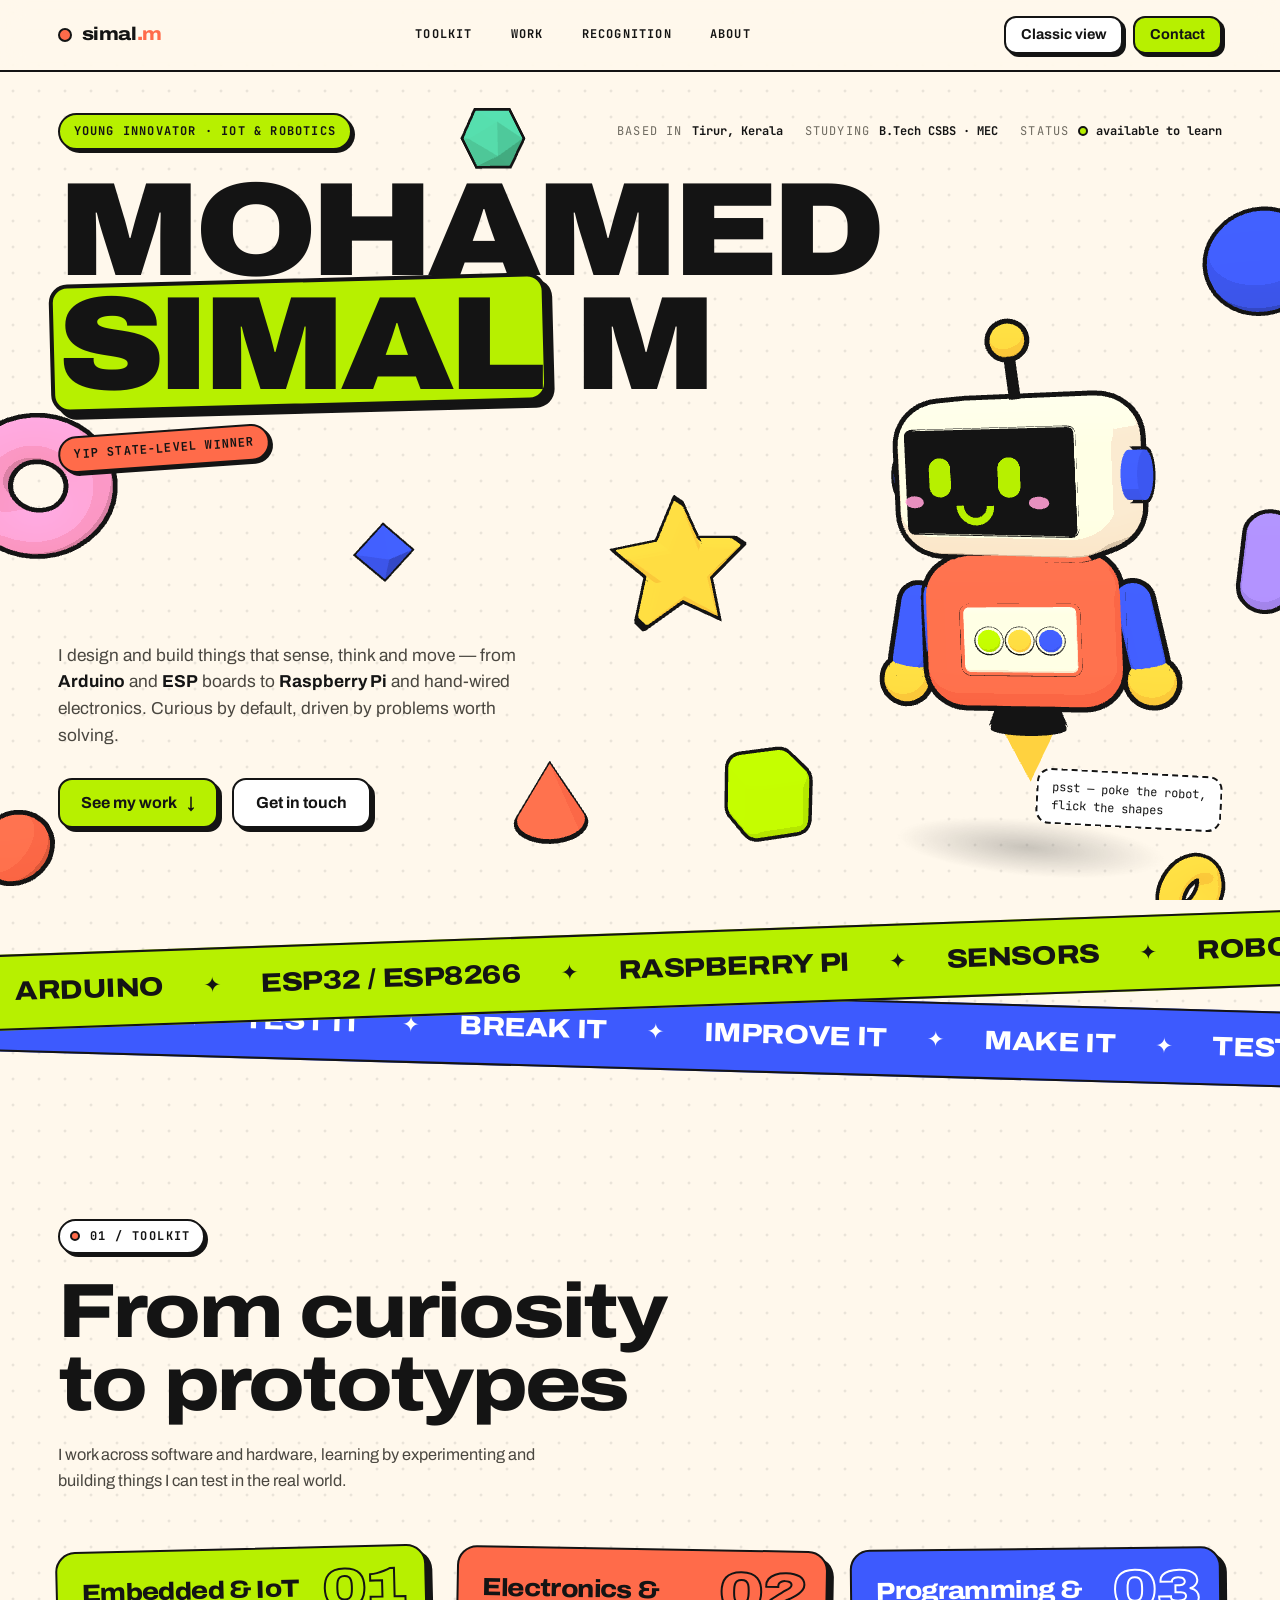
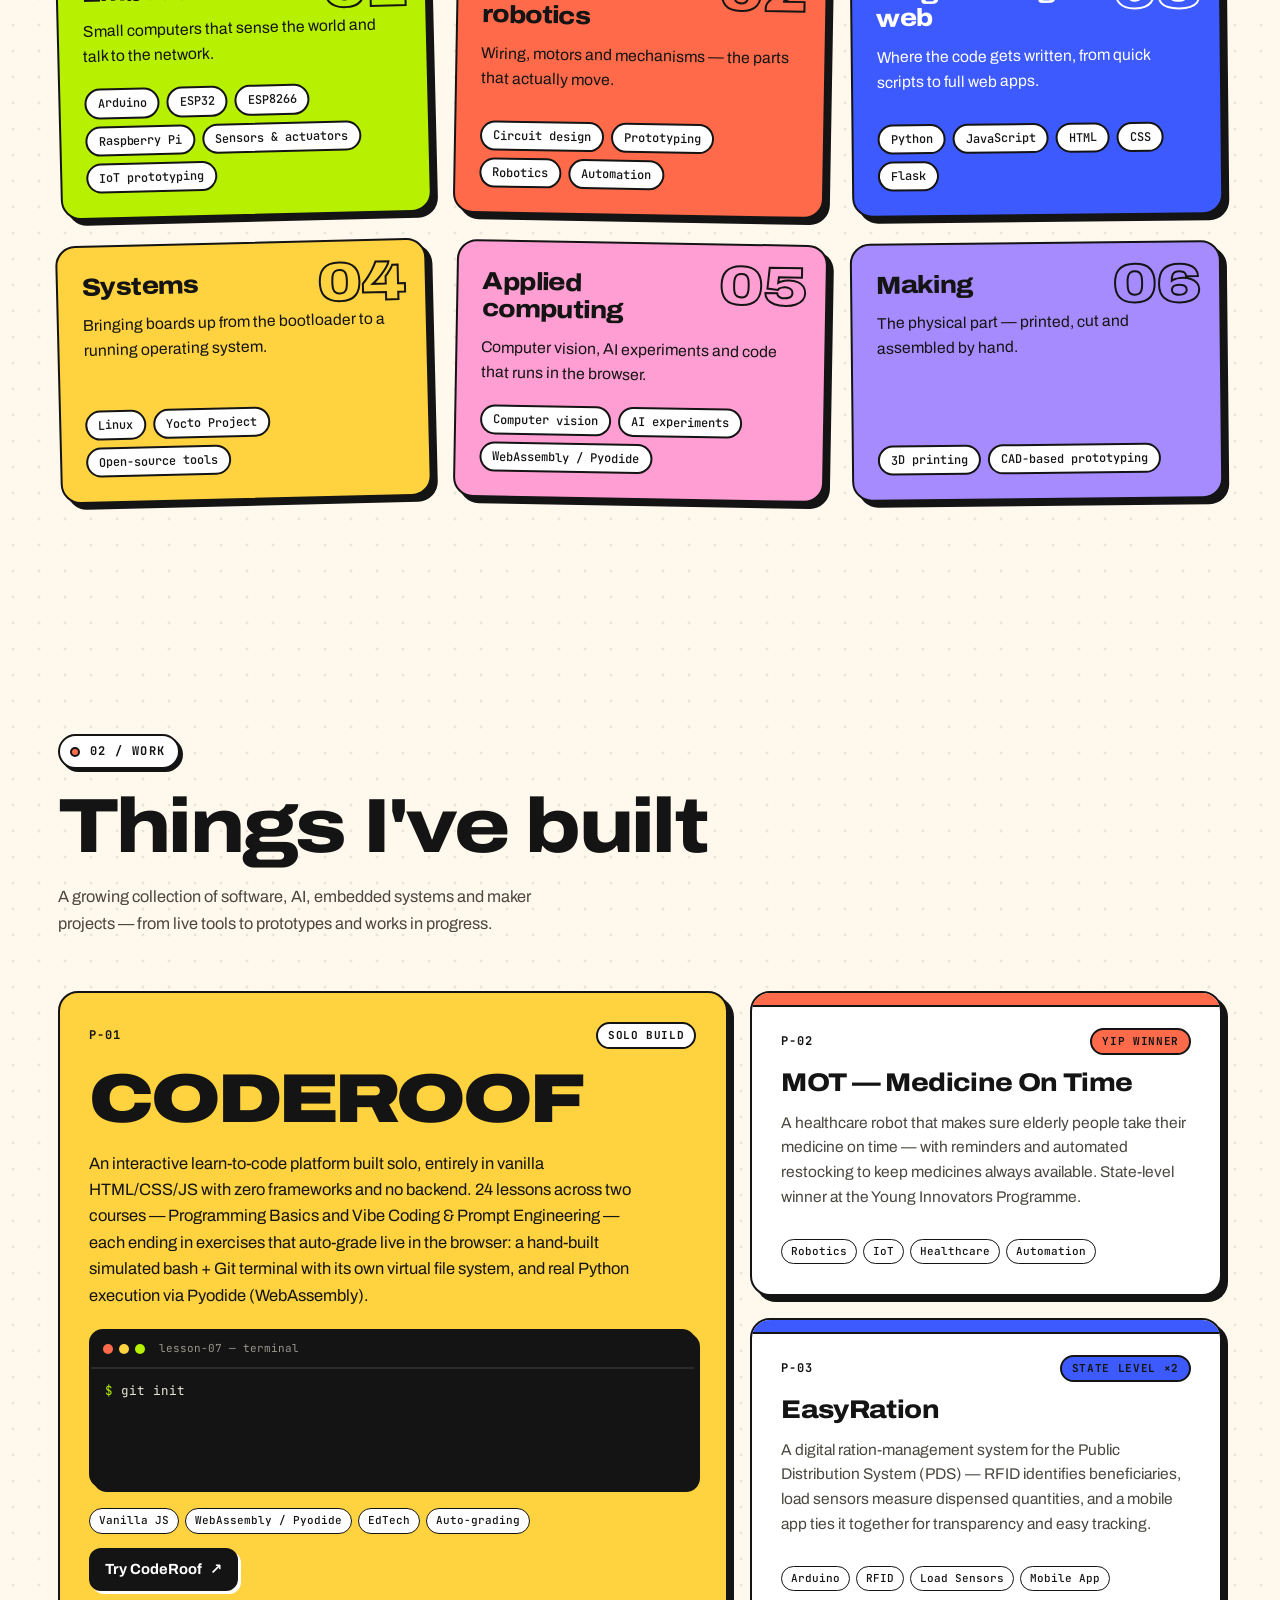
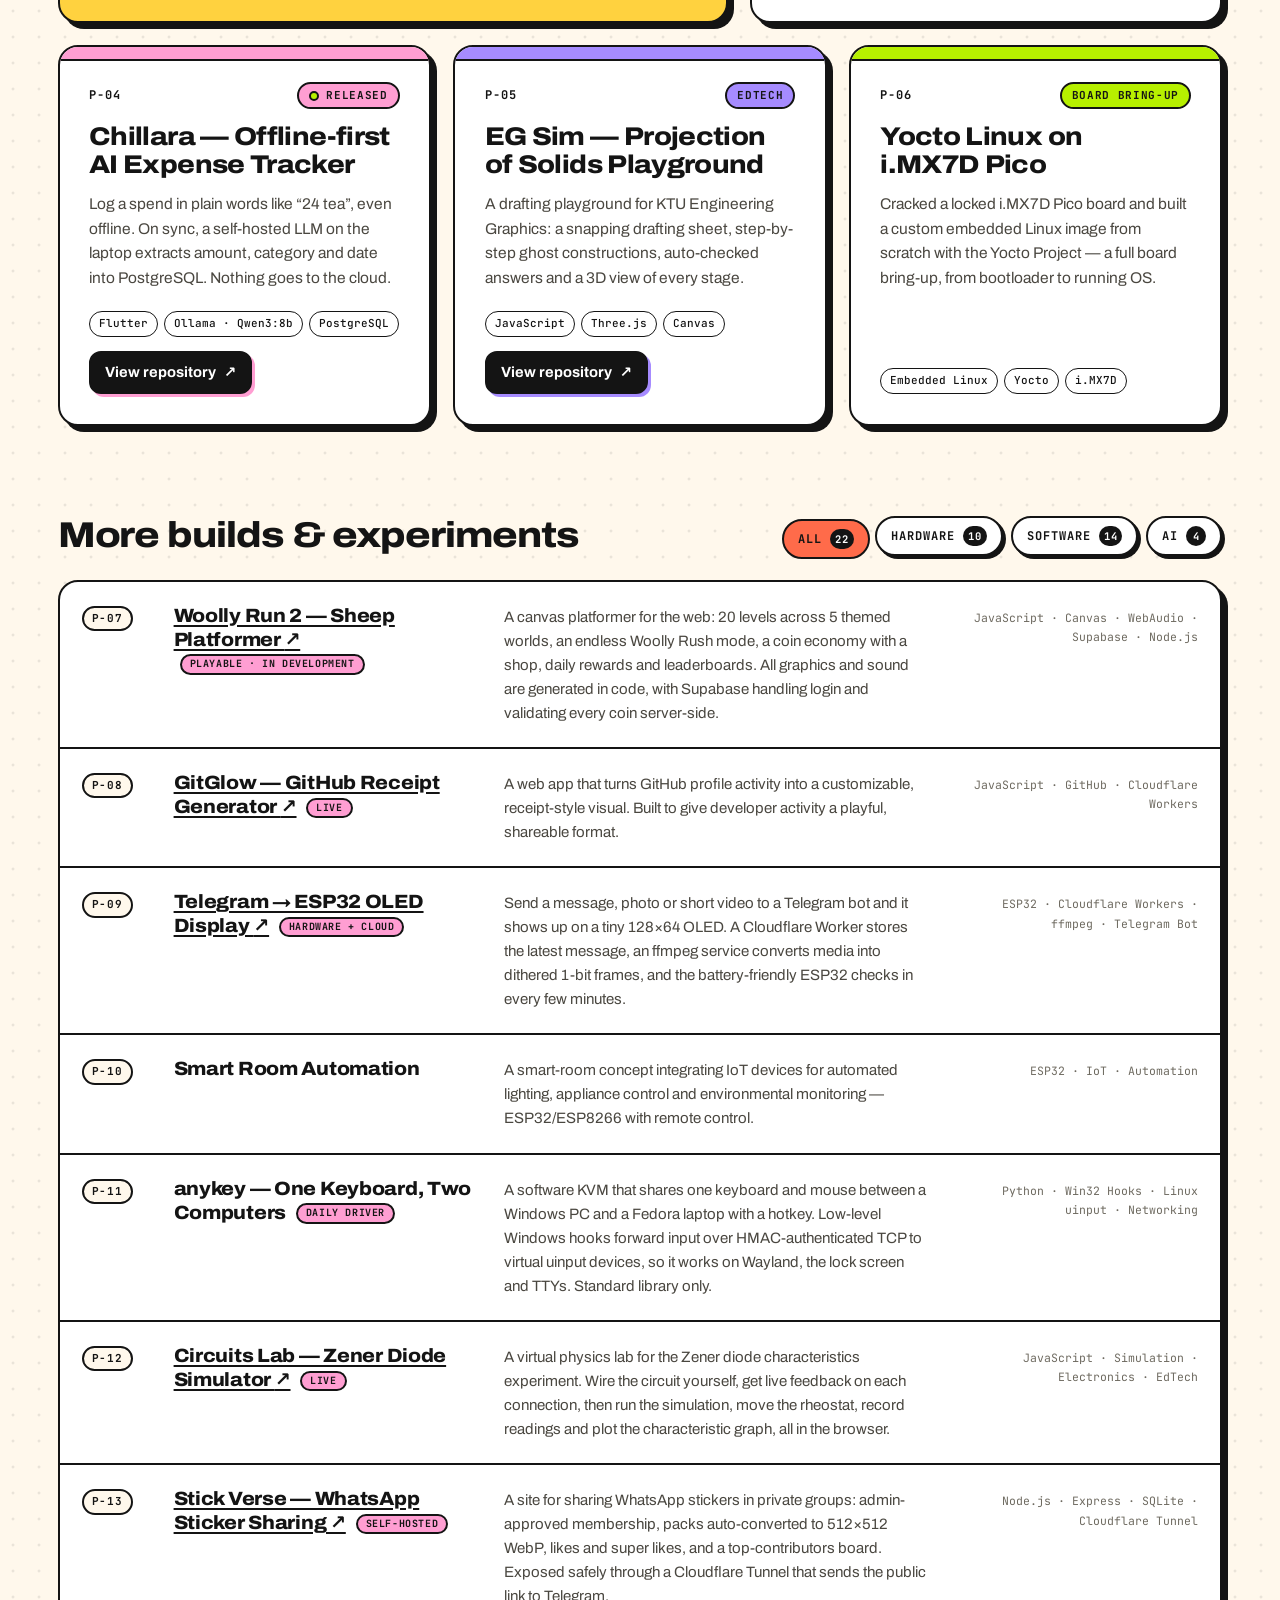
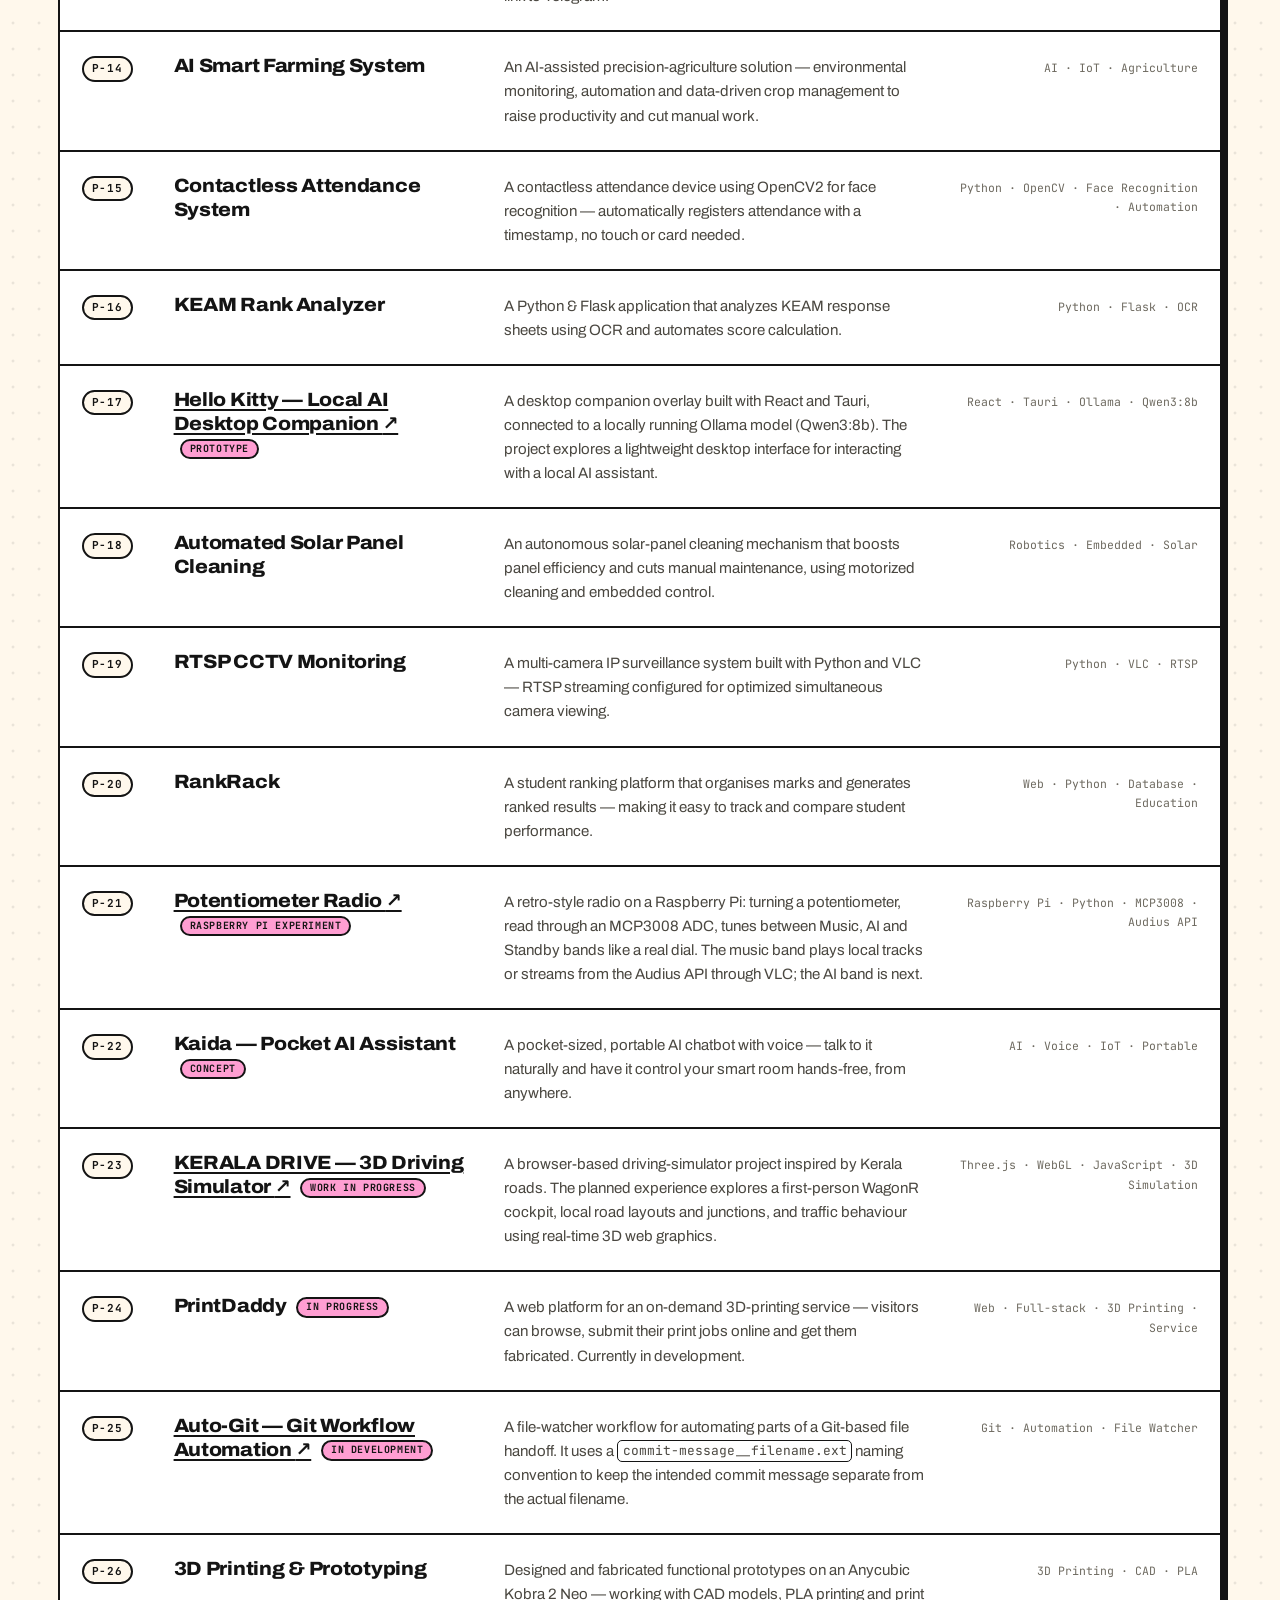
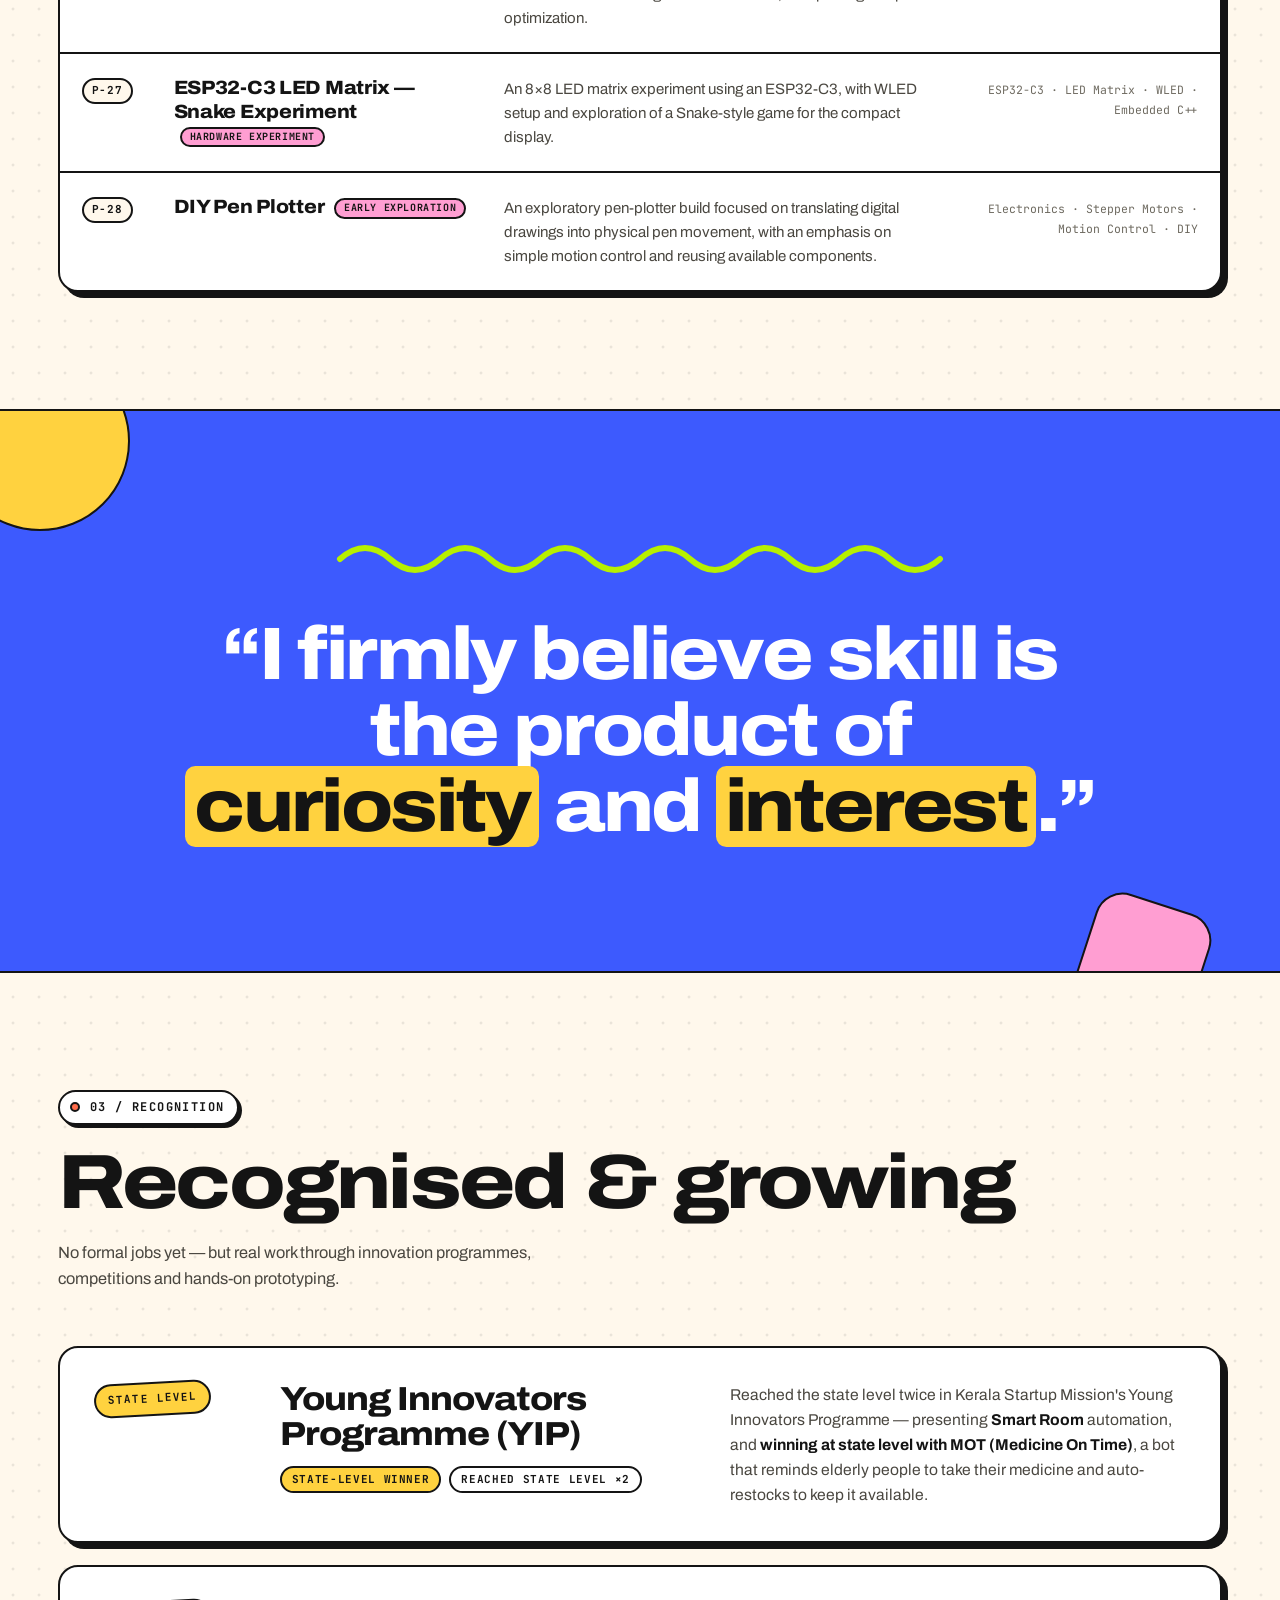
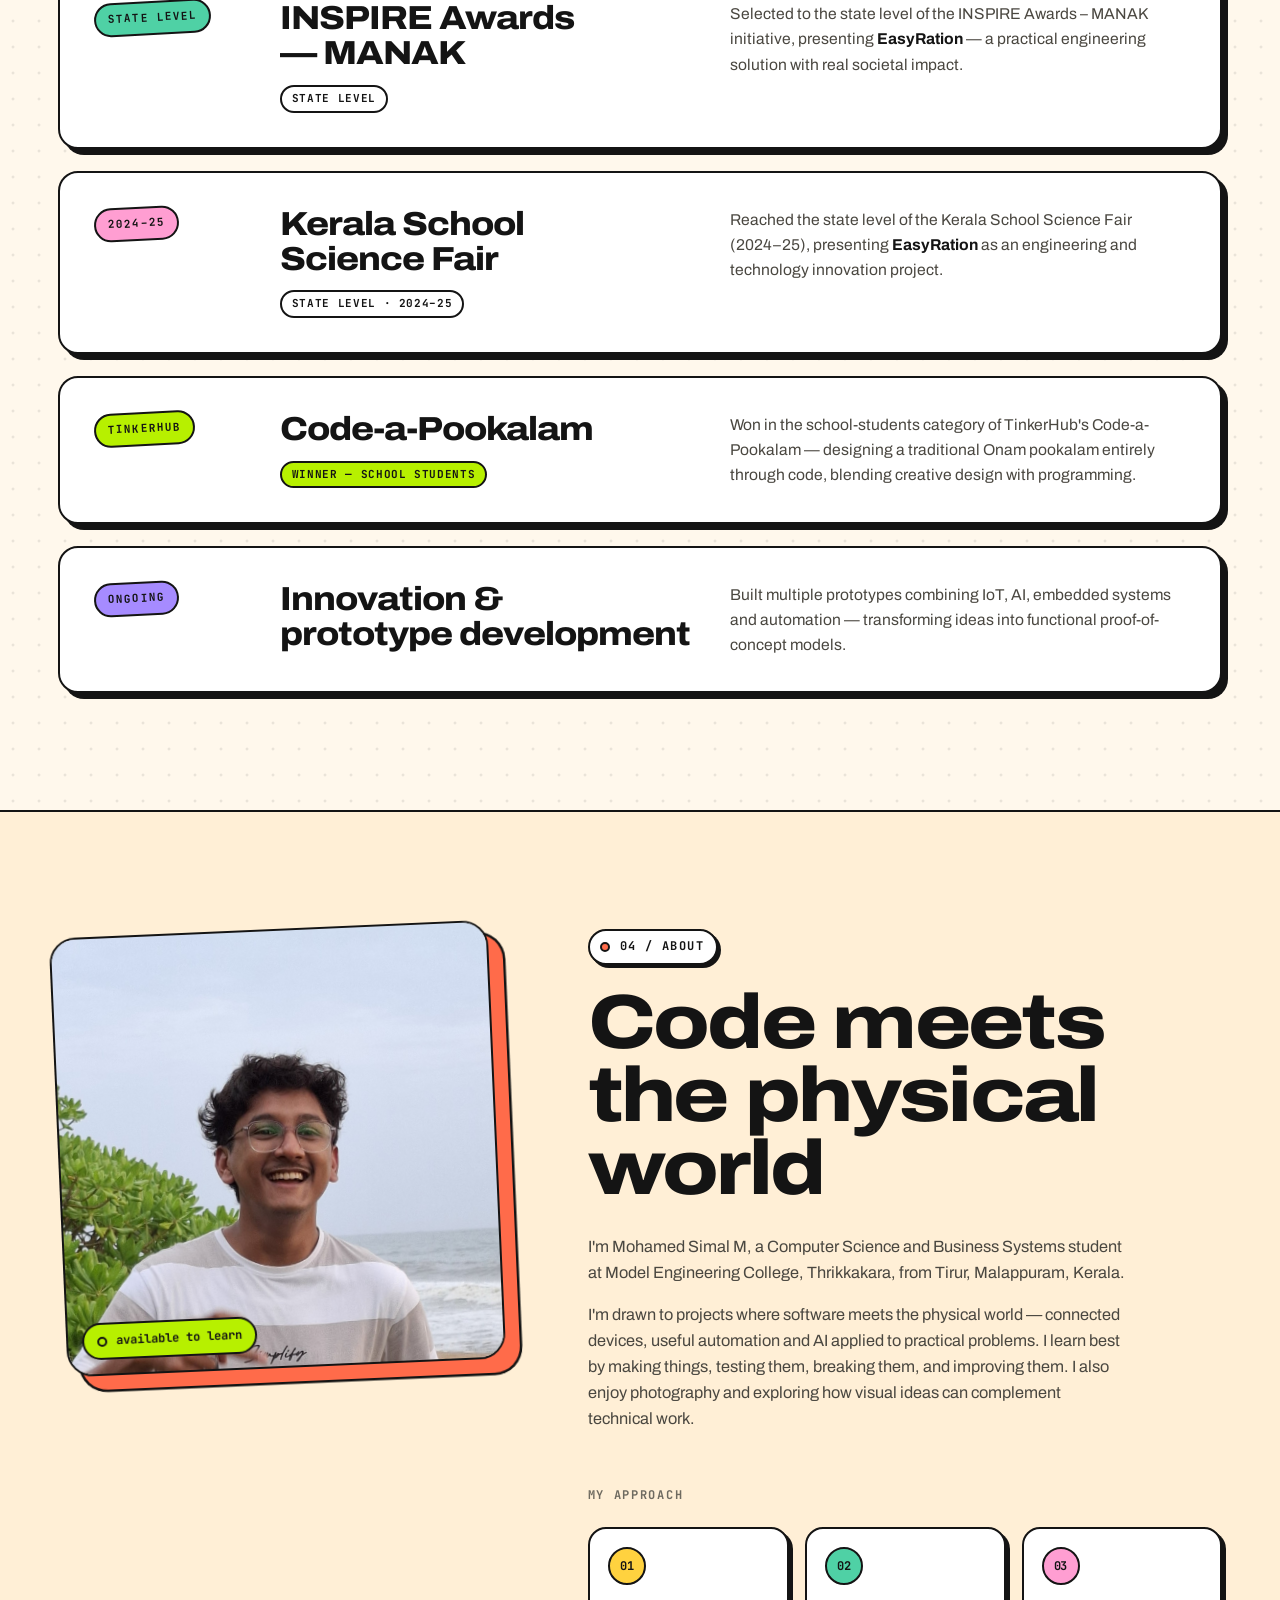
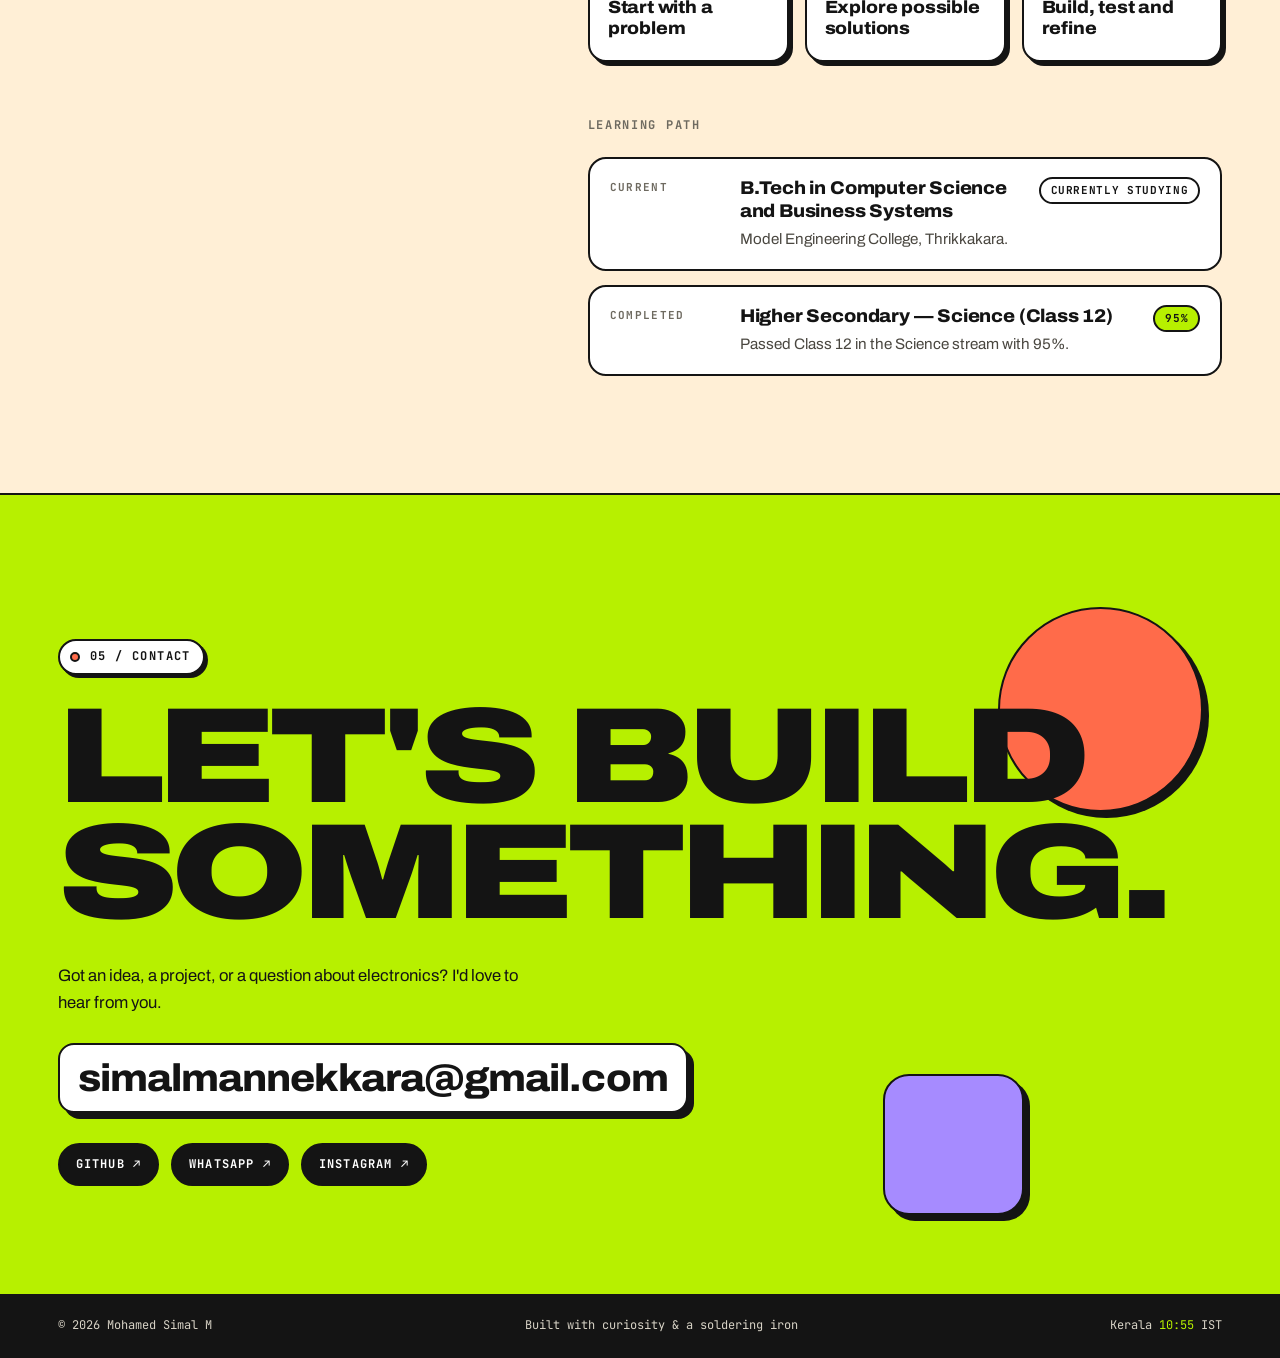
==== commit ad2d1c7f: "Sync experiment view with ranked project order Co-Authored-By: Claude Opus 5.5 <noreply@anthropic.co" ====
--- a/experiment/index.html
+++ b/experiment/index.html
@@ -190,7 +190,7 @@
 
       <article class="card card--m" data-reveal>
         <div class="card__face tone-coral" data-tilt>
-          <div class="card__top"><span class="card__id">P-04</span><span class="badge">YIP winner</span></div>
+          <div class="card__top"><span class="card__id">P-02</span><span class="badge">YIP winner</span></div>
           <h3>MOT — Medicine On Time</h3>
           <p>A healthcare robot that makes sure elderly people take their medicine on time — with reminders and automated restocking to keep medicines always available. State-level winner at the Young Innovators Programme.</p>
           <ul class="tags"><li>Robotics</li><li>IoT</li><li>Healthcare</li><li>Automation</li></ul>
@@ -208,29 +208,30 @@
 
       <article class="card card--s" data-reveal>
         <div class="card__face tone-pink" data-tilt>
-          <div class="card__top"><span class="card__id">P-02</span><span class="badge badge--live"><span class="led" aria-hidden="true"></span>Live</span></div>
-          <h3>GitGlow — GitHub Receipt Generator</h3>
-          <p>A web app that turns GitHub profile activity into a customizable, receipt-style visual. Built to give developer activity a playful, shareable format.</p>
-          <ul class="tags"><li>JavaScript</li><li>GitHub</li><li>Cloudflare Workers</li></ul>
-          <a class="card__link" href="https://gitglow.pages.dev/" target="_blank" rel="noopener noreferrer">Open GitGlow <span aria-hidden="true">↗</span></a>
+          <div class="card__top"><span class="card__id">P-04</span><span class="badge badge--live"><span class="led" aria-hidden="true"></span>Released</span></div>
+          <h3>Chillara — Offline-first AI Expense Tracker</h3>
+          <p>Log a spend in plain words like “24 tea”, even offline. On sync, a self-hosted LLM on the laptop extracts amount, category and date into PostgreSQL. Nothing goes to the cloud.</p>
+          <ul class="tags"><li>Flutter</li><li>Ollama · Qwen3:8b</li><li>PostgreSQL</li></ul>
+          <a class="card__link" href="https://github.com/just-sil/expense_tracker" target="_blank" rel="noopener noreferrer">View repository <span aria-hidden="true">↗</span></a>
+        </div>
+      </article>
+
+      <article class="card card--s" data-reveal>
+        <div class="card__face tone-purple" data-tilt>
+          <div class="card__top"><span class="card__id">P-05</span><span class="badge badge--ghost">EdTech</span></div>
+          <h3>EG Sim — Projection of Solids Playground</h3>
+          <p>A drafting playground for KTU Engineering Graphics: a snapping drafting sheet, step-by-step ghost constructions, auto-checked answers and a 3D view of every stage.</p>
+          <ul class="tags"><li>JavaScript</li><li>Three.js</li><li>Canvas</li></ul>
+          <a class="card__link" href="https://github.com/just-sil/eg-sim" target="_blank" rel="noopener noreferrer">View repository <span aria-hidden="true">↗</span></a>
         </div>
       </article>
 
       <article class="card card--s" data-reveal>
         <div class="card__face tone-lime" data-tilt>
-          <div class="card__top"><span class="card__id">P-14</span><span class="badge badge--ghost">Board bring-up</span></div>
+          <div class="card__top"><span class="card__id">P-06</span><span class="badge badge--ghost">Board bring-up</span></div>
           <h3>Yocto Linux on i.MX7D Pico</h3>
           <p>Cracked a locked i.MX7D Pico board and built a custom embedded Linux image from scratch with the Yocto Project — a full board bring-up, from bootloader to running OS.</p>
           <ul class="tags"><li>Embedded Linux</li><li>Yocto</li><li>i.MX7D</li></ul>
-        </div>
-      </article>
-
-      <article class="card card--s" data-reveal>
-        <div class="card__face tone-purple" data-tilt>
-          <div class="card__top"><span class="card__id">P-06</span><span class="badge badge--ghost">Concept</span></div>
-          <h3>Kaida — Pocket AI Assistant</h3>
-          <p>A pocket-sized, portable AI chatbot with voice — talk to it naturally and have it control your smart room hands-free, from anywhere.</p>
-          <ul class="tags"><li>AI</li><li>Voice</li><li>IoT</li><li>Portable</li></ul>
         </div>
       </article>
     </div>
@@ -247,53 +248,53 @@
       </div>
 
       <ul class="index__list" id="index-list">
+        <li class="row" data-cat="software" data-reveal>
+          <span class="row__id">P-07</span>
+          <h4 class="row__title"><a href="https://github.com/just-sil/cospo" target="_blank" rel="noopener noreferrer">Woolly Run 2 — Sheep Platformer <span aria-hidden="true">↗</span></a> <span class="status">Playable · In development</span></h4>
+          <p class="row__desc">A canvas platformer for the web: 20 levels across 5 themed worlds, an endless Woolly Rush mode, a coin economy with a shop, daily rewards and leaderboards. All graphics and sound are generated in code, with Supabase handling login and validating every coin server-side.</p>
+          <p class="row__meta">JavaScript · Canvas · WebAudio · Supabase · Node.js</p>
+        </li>
+        <li class="row" data-cat="software" data-reveal>
+          <span class="row__id">P-08</span>
+          <h4 class="row__title"><a href="https://gitglow.pages.dev/" target="_blank" rel="noopener noreferrer">GitGlow — GitHub Receipt Generator <span aria-hidden="true">↗</span></a> <span class="status">Live</span></h4>
+          <p class="row__desc">A web app that turns GitHub profile activity into a customizable, receipt-style visual. Built to give developer activity a playful, shareable format.</p>
+          <p class="row__meta">JavaScript · GitHub · Cloudflare Workers</p>
+        </li>
+        <li class="row" data-cat="hardware software" data-reveal>
+          <span class="row__id">P-09</span>
+          <h4 class="row__title"><a href="https://github.com/just-sil/pathiribot" target="_blank" rel="noopener noreferrer">Telegram → ESP32 OLED Display <span aria-hidden="true">↗</span></a> <span class="status">Hardware + cloud</span></h4>
+          <p class="row__desc">Send a message, photo or short video to a Telegram bot and it shows up on a tiny 128×64 OLED. A Cloudflare Worker stores the latest message, an ffmpeg service converts media into dithered 1-bit frames, and the battery-friendly ESP32 checks in every few minutes.</p>
+          <p class="row__meta">ESP32 · Cloudflare Workers · ffmpeg · Telegram Bot</p>
+        </li>
+        <li class="row" data-cat="hardware" data-reveal>
+          <span class="row__id">P-10</span>
+          <h4 class="row__title">Smart Room Automation</h4>
+          <p class="row__desc">A smart-room concept integrating IoT devices for automated lighting, appliance control and environmental monitoring — ESP32/ESP8266 with remote control.</p>
+          <p class="row__meta">ESP32 · IoT · Automation</p>
+        </li>
+        <li class="row" data-cat="software" data-reveal>
+          <span class="row__id">P-11</span>
+          <h4 class="row__title">anykey — One Keyboard, Two Computers <span class="status">Daily driver</span></h4>
+          <p class="row__desc">A software KVM that shares one keyboard and mouse between a Windows PC and a Fedora laptop with a hotkey. Low-level Windows hooks forward input over HMAC-authenticated TCP to virtual uinput devices, so it works on Wayland, the lock screen and TTYs. Standard library only.</p>
+          <p class="row__meta">Python · Win32 Hooks · Linux uinput · Networking</p>
+        </li>
+        <li class="row" data-cat="software hardware" data-reveal>
+          <span class="row__id">P-12</span>
+          <h4 class="row__title"><a href="https://just-sil.github.io/sim-lab/" target="_blank" rel="noopener noreferrer">Circuits Lab — Zener Diode Simulator <span aria-hidden="true">↗</span></a> <span class="status">Live</span></h4>
+          <p class="row__desc">A virtual physics lab for the Zener diode characteristics experiment. Wire the circuit yourself, get live feedback on each connection, then run the simulation, move the rheostat, record readings and plot the characteristic graph, all in the browser.</p>
+          <p class="row__meta">JavaScript · Simulation · Electronics · EdTech</p>
+        </li>
+        <li class="row" data-cat="software" data-reveal>
+          <span class="row__id">P-13</span>
+          <h4 class="row__title"><a href="https://github.com/just-sil/stickverse" target="_blank" rel="noopener noreferrer">Stick Verse — WhatsApp Sticker Sharing <span aria-hidden="true">↗</span></a> <span class="status">Self-hosted</span></h4>
+          <p class="row__desc">A site for sharing WhatsApp stickers in private groups: admin-approved membership, packs auto-converted to 512×512 WebP, likes and super likes, and a top-contributors board. Exposed safely through a Cloudflare Tunnel that sends the public link to Telegram.</p>
+          <p class="row__meta">Node.js · Express · SQLite · Cloudflare Tunnel</p>
+        </li>
         <li class="row" data-cat="hardware ai" data-reveal>
-          <span class="row__id">P-05</span>
+          <span class="row__id">P-14</span>
           <h4 class="row__title">AI Smart Farming System</h4>
           <p class="row__desc">An AI-assisted precision-agriculture solution — environmental monitoring, automation and data-driven crop management to raise productivity and cut manual work.</p>
           <p class="row__meta">AI · IoT · Agriculture</p>
-        </li>
-        <li class="row" data-cat="software" data-reveal>
-          <span class="row__id">P-07</span>
-          <h4 class="row__title">PrintDaddy <span class="status">In progress</span></h4>
-          <p class="row__desc">A web platform for an on-demand 3D-printing service — visitors can browse, submit their print jobs online and get them fabricated. Currently in development.</p>
-          <p class="row__meta">Web · Full-stack · 3D Printing · Service</p>
-        </li>
-        <li class="row" data-cat="hardware" data-reveal>
-          <span class="row__id">P-08</span>
-          <h4 class="row__title">Smart Room Automation</h4>
-          <p class="row__desc">A smart-room concept integrating IoT devices for automated lighting, appliance control and environmental monitoring — ESP32/ESP8266 with remote control.</p>
-          <p class="row__meta">ESP32 · IoT · Automation</p>
-        </li>
-        <li class="row" data-cat="software" data-reveal>
-          <span class="row__id">P-09</span>
-          <h4 class="row__title">RankRack</h4>
-          <p class="row__desc">A student ranking platform that organises marks and generates ranked results — making it easy to track and compare student performance.</p>
-          <p class="row__meta">Web · Python · Database · Education</p>
-        </li>
-        <li class="row" data-cat="hardware" data-reveal>
-          <span class="row__id">P-10</span>
-          <h4 class="row__title">Automated Solar Panel Cleaning</h4>
-          <p class="row__desc">An autonomous solar-panel cleaning mechanism that boosts panel efficiency and cuts manual maintenance, using motorized cleaning and embedded control.</p>
-          <p class="row__meta">Robotics · Embedded · Solar</p>
-        </li>
-        <li class="row" data-cat="software" data-reveal>
-          <span class="row__id">P-11</span>
-          <h4 class="row__title">RTSP CCTV Monitoring</h4>
-          <p class="row__desc">A multi-camera IP surveillance system built with Python and VLC — RTSP streaming configured for optimized simultaneous camera viewing.</p>
-          <p class="row__meta">Python · VLC · RTSP</p>
-        </li>
-        <li class="row" data-cat="hardware" data-reveal>
-          <span class="row__id">P-12</span>
-          <h4 class="row__title">3D Printing &amp; Prototyping</h4>
-          <p class="row__desc">Designed and fabricated functional prototypes on an Anycubic Kobra 2 Neo — working with CAD models, PLA printing and print optimization.</p>
-          <p class="row__meta">3D Printing · CAD · PLA</p>
-        </li>
-        <li class="row" data-cat="software" data-reveal>
-          <span class="row__id">P-13</span>
-          <h4 class="row__title">KEAM Rank Analyzer</h4>
-          <p class="row__desc">A Python &amp; Flask application that analyzes KEAM response sheets using OCR and automates score calculation.</p>
-          <p class="row__meta">Python · Flask · OCR</p>
         </li>
         <li class="row" data-cat="software ai" data-reveal>
           <span class="row__id">P-15</span>
@@ -301,83 +302,83 @@
           <p class="row__desc">A contactless attendance device using OpenCV2 for face recognition — automatically registers attendance with a timestamp, no touch or card needed.</p>
           <p class="row__meta">Python · OpenCV · Face Recognition · Automation</p>
         </li>
+        <li class="row" data-cat="software" data-reveal>
+          <span class="row__id">P-16</span>
+          <h4 class="row__title">KEAM Rank Analyzer</h4>
+          <p class="row__desc">A Python &amp; Flask application that analyzes KEAM response sheets using OCR and automates score calculation.</p>
+          <p class="row__meta">Python · Flask · OCR</p>
+        </li>
         <li class="row" data-cat="software ai" data-reveal>
-          <span class="row__id">P-16</span>
+          <span class="row__id">P-17</span>
           <h4 class="row__title"><a href="https://github.com/just-sil/hello_kitty" target="_blank" rel="noopener noreferrer">Hello Kitty — Local AI Desktop Companion <span aria-hidden="true">↗</span></a> <span class="status">Prototype</span></h4>
           <p class="row__desc">A desktop companion overlay built with React and Tauri, connected to a locally running Ollama model (Qwen3:8b). The project explores a lightweight desktop interface for interacting with a local AI assistant.</p>
           <p class="row__meta">React · Tauri · Ollama · Qwen3:8b</p>
         </li>
-        <li class="row" data-cat="software" data-reveal>
-          <span class="row__id">P-17</span>
+        <li class="row" data-cat="hardware" data-reveal>
+          <span class="row__id">P-18</span>
+          <h4 class="row__title">Automated Solar Panel Cleaning</h4>
+          <p class="row__desc">An autonomous solar-panel cleaning mechanism that boosts panel efficiency and cuts manual maintenance, using motorized cleaning and embedded control.</p>
+          <p class="row__meta">Robotics · Embedded · Solar</p>
+        </li>
+        <li class="row" data-cat="software" data-reveal>
+          <span class="row__id">P-19</span>
+          <h4 class="row__title">RTSP CCTV Monitoring</h4>
+          <p class="row__desc">A multi-camera IP surveillance system built with Python and VLC — RTSP streaming configured for optimized simultaneous camera viewing.</p>
+          <p class="row__meta">Python · VLC · RTSP</p>
+        </li>
+        <li class="row" data-cat="software" data-reveal>
+          <span class="row__id">P-20</span>
+          <h4 class="row__title">RankRack</h4>
+          <p class="row__desc">A student ranking platform that organises marks and generates ranked results — making it easy to track and compare student performance.</p>
+          <p class="row__meta">Web · Python · Database · Education</p>
+        </li>
+        <li class="row" data-cat="hardware" data-reveal>
+          <span class="row__id">P-21</span>
+          <h4 class="row__title"><a href="https://github.com/just-sil/the-faah-radio" target="_blank" rel="noopener noreferrer">Potentiometer Radio <span aria-hidden="true">↗</span></a> <span class="status">Raspberry Pi experiment</span></h4>
+          <p class="row__desc">A retro-style radio on a Raspberry Pi: turning a potentiometer, read through an MCP3008 ADC, tunes between Music, AI and Standby bands like a real dial. The music band plays local tracks or streams from the Audius API through VLC; the AI band is next.</p>
+          <p class="row__meta">Raspberry Pi · Python · MCP3008 · Audius API</p>
+        </li>
+        <li class="row" data-cat="hardware ai" data-reveal>
+          <span class="row__id">P-22</span>
+          <h4 class="row__title">Kaida — Pocket AI Assistant <span class="status">Concept</span></h4>
+          <p class="row__desc">A pocket-sized, portable AI chatbot with voice — talk to it naturally and have it control your smart room hands-free, from anywhere.</p>
+          <p class="row__meta">AI · Voice · IoT · Portable</p>
+        </li>
+        <li class="row" data-cat="software" data-reveal>
+          <span class="row__id">P-23</span>
+          <h4 class="row__title"><a href="https://github.com/just-sil/kerala-drive" target="_blank" rel="noopener noreferrer">KERALA DRIVE — 3D Driving Simulator <span aria-hidden="true">↗</span></a> <span class="status">Work in progress</span></h4>
+          <p class="row__desc">A browser-based driving-simulator project inspired by Kerala roads. The planned experience explores a first-person WagonR cockpit, local road layouts and junctions, and traffic behaviour using real-time 3D web graphics.</p>
+          <p class="row__meta">Three.js · WebGL · JavaScript · 3D Simulation</p>
+        </li>
+        <li class="row" data-cat="software" data-reveal>
+          <span class="row__id">P-24</span>
+          <h4 class="row__title">PrintDaddy <span class="status">In progress</span></h4>
+          <p class="row__desc">A web platform for an on-demand 3D-printing service — visitors can browse, submit their print jobs online and get them fabricated. Currently in development.</p>
+          <p class="row__meta">Web · Full-stack · 3D Printing · Service</p>
+        </li>
+        <li class="row" data-cat="software" data-reveal>
+          <span class="row__id">P-25</span>
           <h4 class="row__title"><a href="https://github.com/just-sil/auto-git" target="_blank" rel="noopener noreferrer">Auto-Git — Git Workflow Automation <span aria-hidden="true">↗</span></a> <span class="status">In development</span></h4>
           <p class="row__desc">A file-watcher workflow for automating parts of a Git-based file handoff. It uses a <code>commit-message__filename.ext</code> naming convention to keep the intended commit message separate from the actual filename.</p>
           <p class="row__meta">Git · Automation · File Watcher</p>
         </li>
-        <li class="row" data-cat="software" data-reveal>
-          <span class="row__id">P-18</span>
-          <h4 class="row__title"><a href="https://github.com/just-sil/kerala-drive" target="_blank" rel="noopener noreferrer">KERALA DRIVE — 3D Driving Simulator <span aria-hidden="true">↗</span></a> <span class="status">Work in progress</span></h4>
-          <p class="row__desc">A browser-based driving-simulator project inspired by Kerala roads. The planned experience explores a first-person WagonR cockpit, local road layouts and junctions, and traffic behaviour using real-time 3D web graphics.</p>
-          <p class="row__meta">Three.js · WebGL · JavaScript · 3D Simulation</p>
-        </li>
         <li class="row" data-cat="hardware" data-reveal>
-          <span class="row__id">P-19</span>
+          <span class="row__id">P-26</span>
+          <h4 class="row__title">3D Printing &amp; Prototyping</h4>
+          <p class="row__desc">Designed and fabricated functional prototypes on an Anycubic Kobra 2 Neo — working with CAD models, PLA printing and print optimization.</p>
+          <p class="row__meta">3D Printing · CAD · PLA</p>
+        </li>
+        <li class="row" data-cat="hardware" data-reveal>
+          <span class="row__id">P-27</span>
           <h4 class="row__title">ESP32-C3 LED Matrix — Snake Experiment <span class="status">Hardware experiment</span></h4>
           <p class="row__desc">An 8×8 LED matrix experiment using an ESP32-C3, with WLED setup and exploration of a Snake-style game for the compact display.</p>
           <p class="row__meta">ESP32-C3 · LED Matrix · WLED · Embedded C++</p>
         </li>
         <li class="row" data-cat="hardware" data-reveal>
-          <span class="row__id">P-20</span>
+          <span class="row__id">P-28</span>
           <h4 class="row__title">DIY Pen Plotter <span class="status">Early exploration</span></h4>
           <p class="row__desc">An exploratory pen-plotter build focused on translating digital drawings into physical pen movement, with an emphasis on simple motion control and reusing available components.</p>
           <p class="row__meta">Electronics · Stepper Motors · Motion Control · DIY</p>
-        </li>
-        <li class="row" data-cat="software" data-reveal>
-          <span class="row__id">P-21</span>
-          <h4 class="row__title"><a href="https://github.com/just-sil/cospo" target="_blank" rel="noopener noreferrer">Woolly Run 2 — Sheep Platformer <span aria-hidden="true">↗</span></a> <span class="status">Playable · In development</span></h4>
-          <p class="row__desc">A canvas platformer for the web: 20 levels across 5 themed worlds, an endless Woolly Rush mode, a coin economy with a shop, daily rewards and leaderboards. All graphics and sound are generated in code, with Supabase handling login and validating every coin server-side.</p>
-          <p class="row__meta">JavaScript · Canvas · WebAudio · Supabase · Node.js</p>
-        </li>
-        <li class="row" data-cat="software" data-reveal>
-          <span class="row__id">P-22</span>
-          <h4 class="row__title"><a href="https://github.com/just-sil/eg-sim" target="_blank" rel="noopener noreferrer">EG Sim — Projection of Solids Playground <span aria-hidden="true">↗</span></a> <span class="status">New</span></h4>
-          <p class="row__desc">A drafting playground for KTU Engineering Graphics (Module 2). Draw projections on a snapping drafting sheet with exact input, follow step-by-step ghost constructions, get progressive hints and auto-checked answers, and inspect each stage of the solid in 3D.</p>
-          <p class="row__meta">JavaScript · Three.js · Canvas · EdTech</p>
-        </li>
-        <li class="row" data-cat="software ai" data-reveal>
-          <span class="row__id">P-23</span>
-          <h4 class="row__title"><a href="https://github.com/just-sil/expense_tracker" target="_blank" rel="noopener noreferrer">Chillara — Offline-first AI Expense Tracker <span aria-hidden="true">↗</span></a> <span class="status">Released · Android APK</span></h4>
-          <p class="row__desc">Log a spend in plain words like “24 tea” on your phone, even offline. When it syncs over USB or Wi-Fi, a self-hosted LLM on the laptop extracts amount, category and date into PostgreSQL. Daily limits and weekly summaries, with nothing sent to the cloud.</p>
-          <p class="row__meta">Flutter · SQLite · Ollama · Qwen3:8b · Flask · PostgreSQL</p>
-        </li>
-        <li class="row" data-cat="software" data-reveal>
-          <span class="row__id">P-24</span>
-          <h4 class="row__title"><a href="https://github.com/just-sil/stickverse" target="_blank" rel="noopener noreferrer">Stick Verse — WhatsApp Sticker Sharing <span aria-hidden="true">↗</span></a> <span class="status">Self-hosted</span></h4>
-          <p class="row__desc">A site for sharing WhatsApp stickers in private groups: admin-approved membership, packs auto-converted to 512×512 WebP, likes and super likes, and a top-contributors board. Exposed safely through a Cloudflare Tunnel that sends the public link to Telegram.</p>
-          <p class="row__meta">Node.js · Express · SQLite · Cloudflare Tunnel</p>
-        </li>
-        <li class="row" data-cat="hardware software" data-reveal>
-          <span class="row__id">P-25</span>
-          <h4 class="row__title"><a href="https://github.com/just-sil/pathiribot" target="_blank" rel="noopener noreferrer">Telegram → ESP32 OLED Display <span aria-hidden="true">↗</span></a> <span class="status">Hardware + cloud</span></h4>
-          <p class="row__desc">Send a message, photo or short video to a Telegram bot and it shows up on a tiny 128×64 OLED. A Cloudflare Worker stores the latest message, an ffmpeg service converts media into dithered 1-bit frames, and the battery-friendly ESP32 checks in every few minutes.</p>
-          <p class="row__meta">ESP32 · Cloudflare Workers · ffmpeg · Telegram Bot</p>
-        </li>
-        <li class="row" data-cat="software" data-reveal>
-          <span class="row__id">P-26</span>
-          <h4 class="row__title">anykey — One Keyboard, Two Computers <span class="status">Daily driver</span></h4>
-          <p class="row__desc">A software KVM that shares one keyboard and mouse between a Windows PC and a Fedora laptop with a hotkey. Low-level Windows hooks forward input over HMAC-authenticated TCP to virtual uinput devices, so it works on Wayland, the lock screen and TTYs. Standard library only.</p>
-          <p class="row__meta">Python · Win32 Hooks · Linux uinput · Networking</p>
-        </li>
-        <li class="row" data-cat="software hardware" data-reveal>
-          <span class="row__id">P-27</span>
-          <h4 class="row__title"><a href="https://just-sil.github.io/sim-lab/" target="_blank" rel="noopener noreferrer">Circuits Lab — Zener Diode Simulator <span aria-hidden="true">↗</span></a> <span class="status">Live</span></h4>
-          <p class="row__desc">A virtual physics lab for the Zener diode characteristics experiment. Wire the circuit yourself, get live feedback on each connection, then run the simulation, move the rheostat, record readings and plot the characteristic graph, all in the browser.</p>
-          <p class="row__meta">JavaScript · Simulation · Electronics · EdTech</p>
-        </li>
-        <li class="row" data-cat="hardware" data-reveal>
-          <span class="row__id">P-28</span>
-          <h4 class="row__title"><a href="https://github.com/just-sil/the-faah-radio" target="_blank" rel="noopener noreferrer">Potentiometer Radio <span aria-hidden="true">↗</span></a> <span class="status">Raspberry Pi experiment</span></h4>
-          <p class="row__desc">A retro-style radio on a Raspberry Pi: turning a potentiometer, read through an MCP3008 ADC, tunes between Music, AI and Standby bands like a real dial. The music band plays local tracks or streams from the Audius API through VLC; the AI band is next.</p>
-          <p class="row__meta">Raspberry Pi · Python · MCP3008 · Audius API</p>
         </li>
       </ul>
     </div>
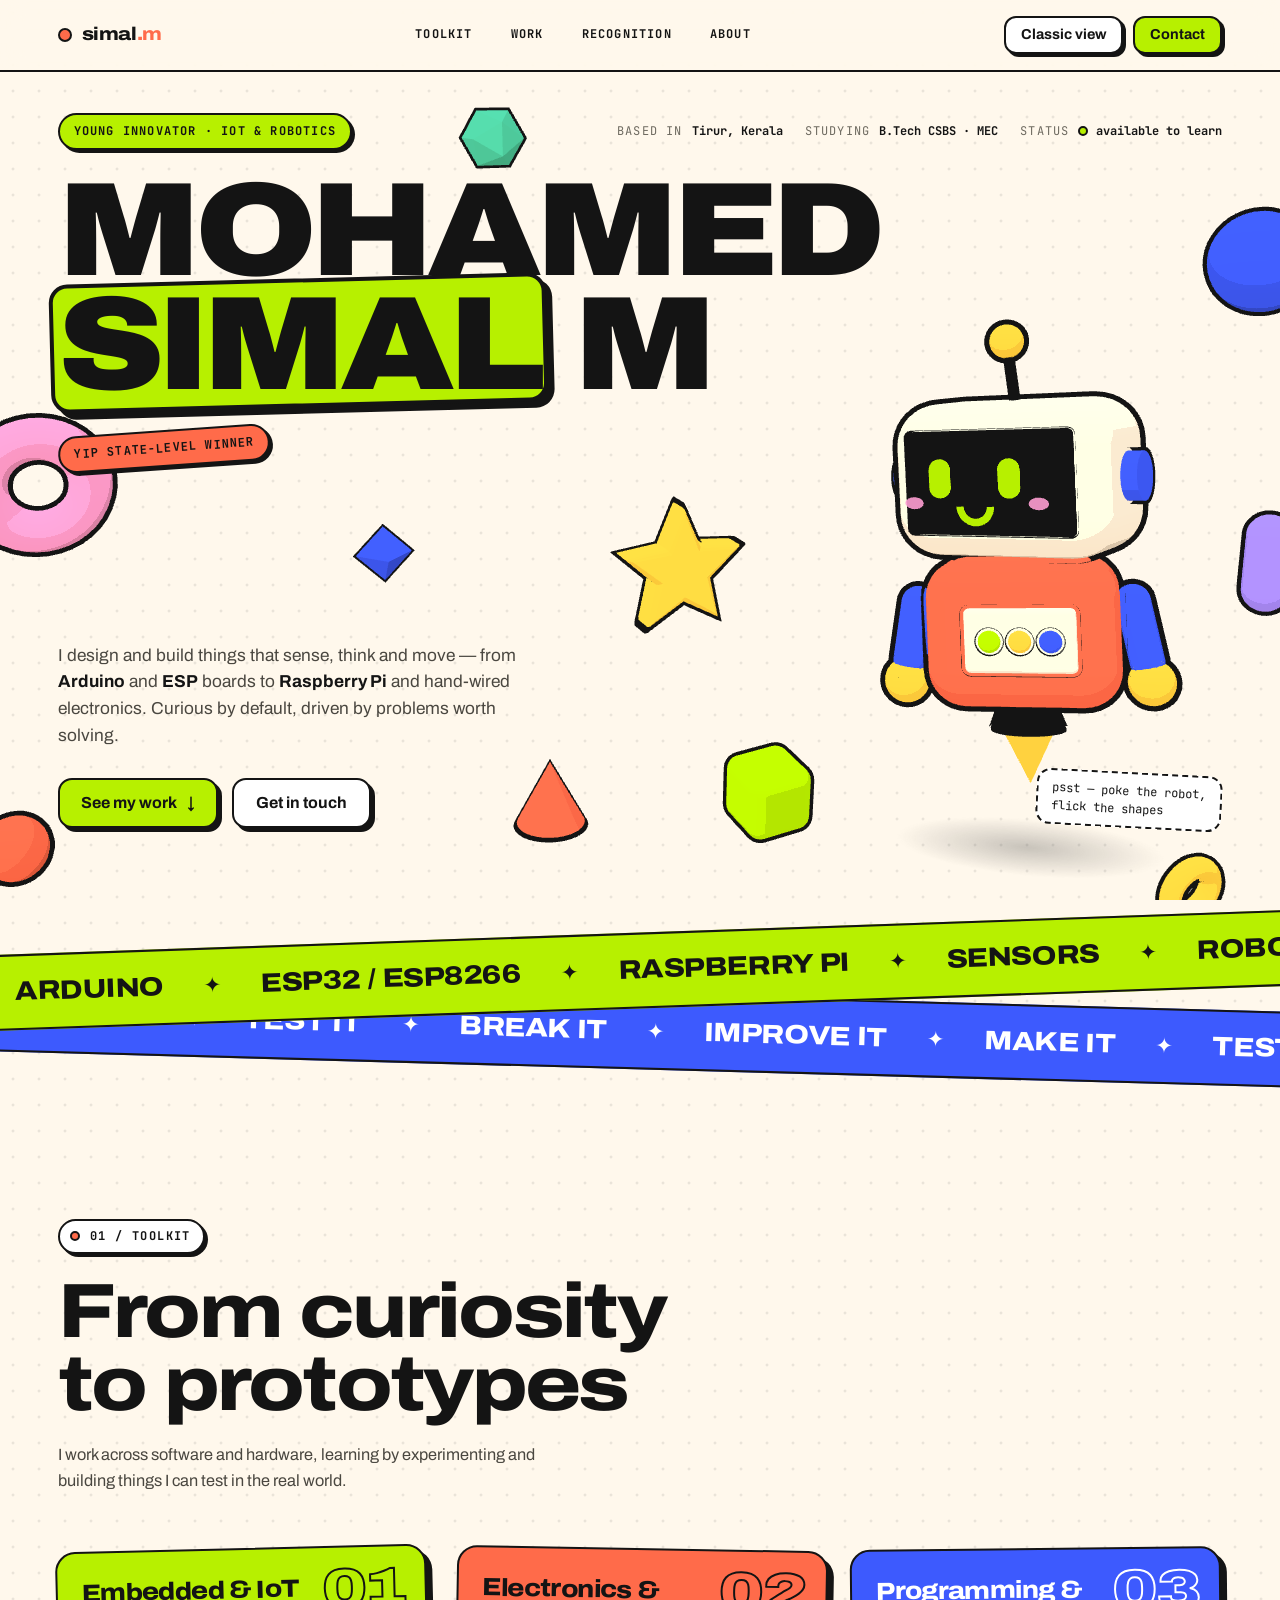
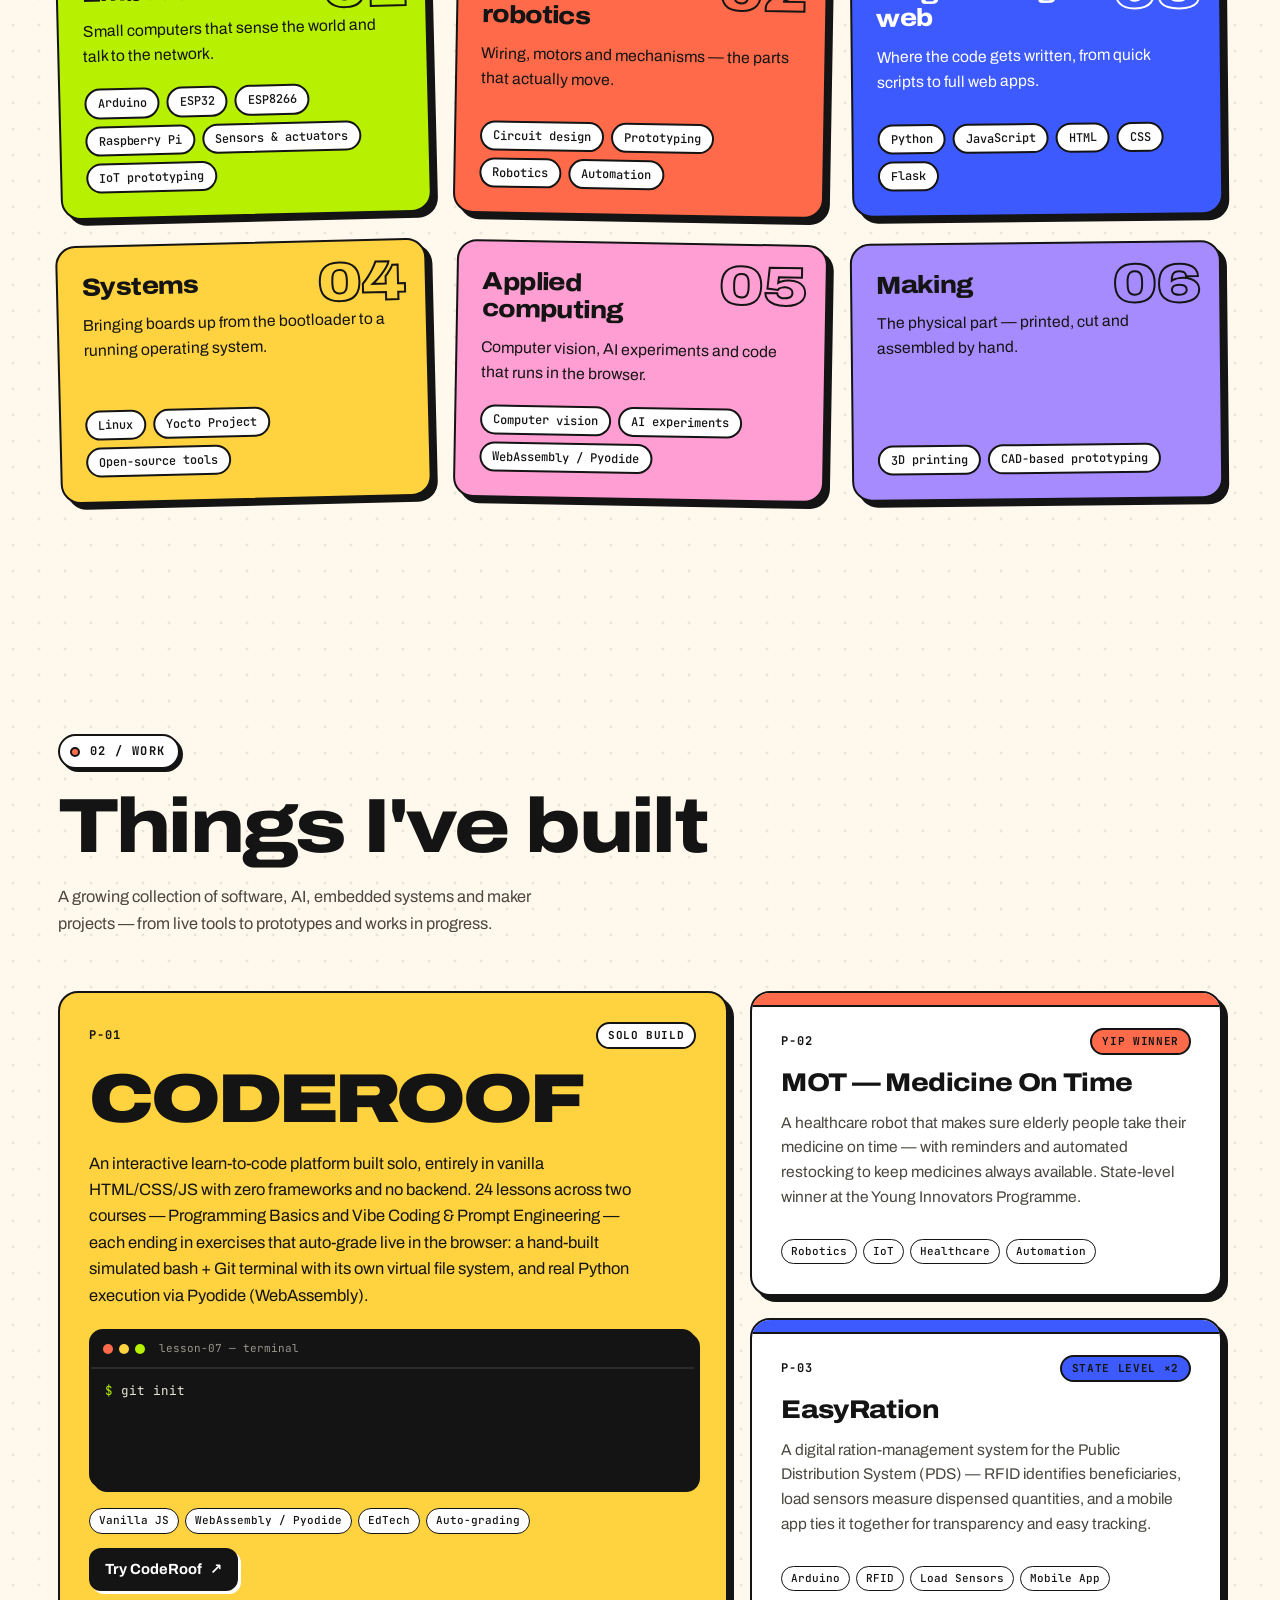
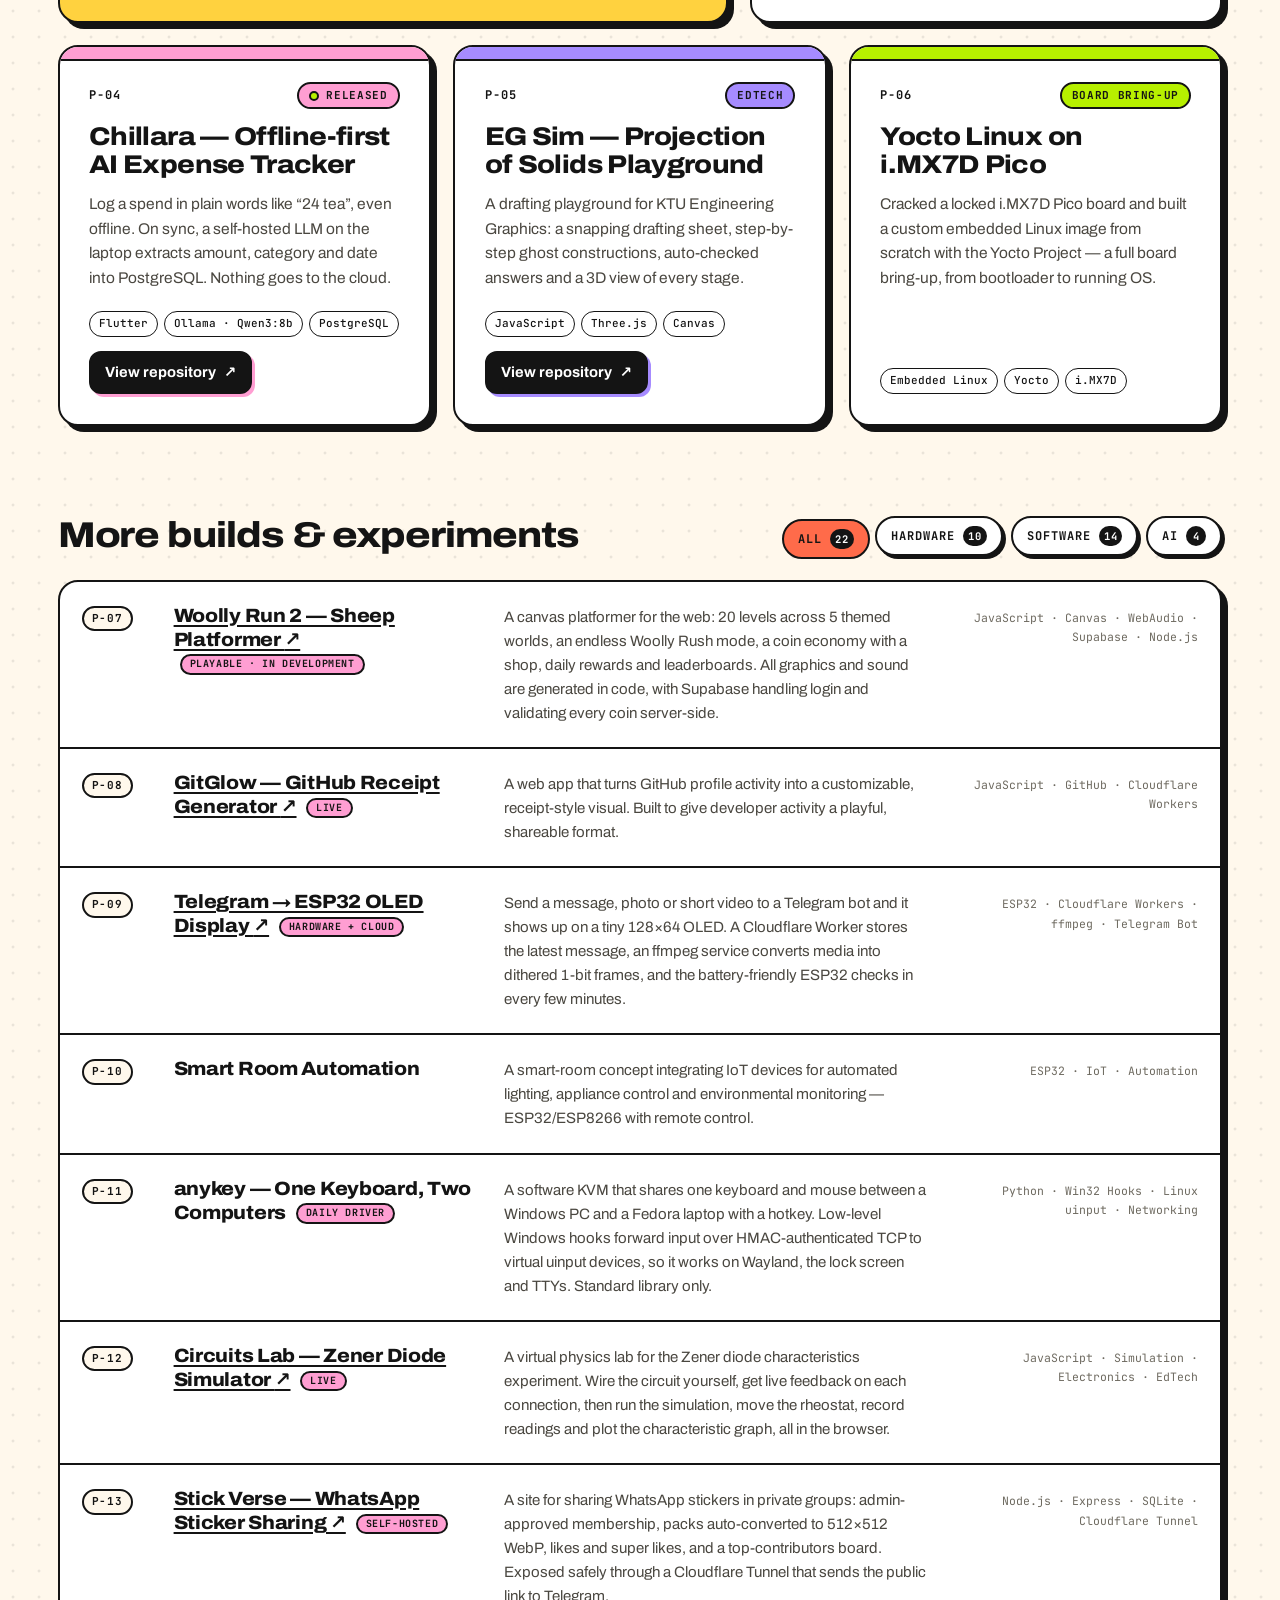
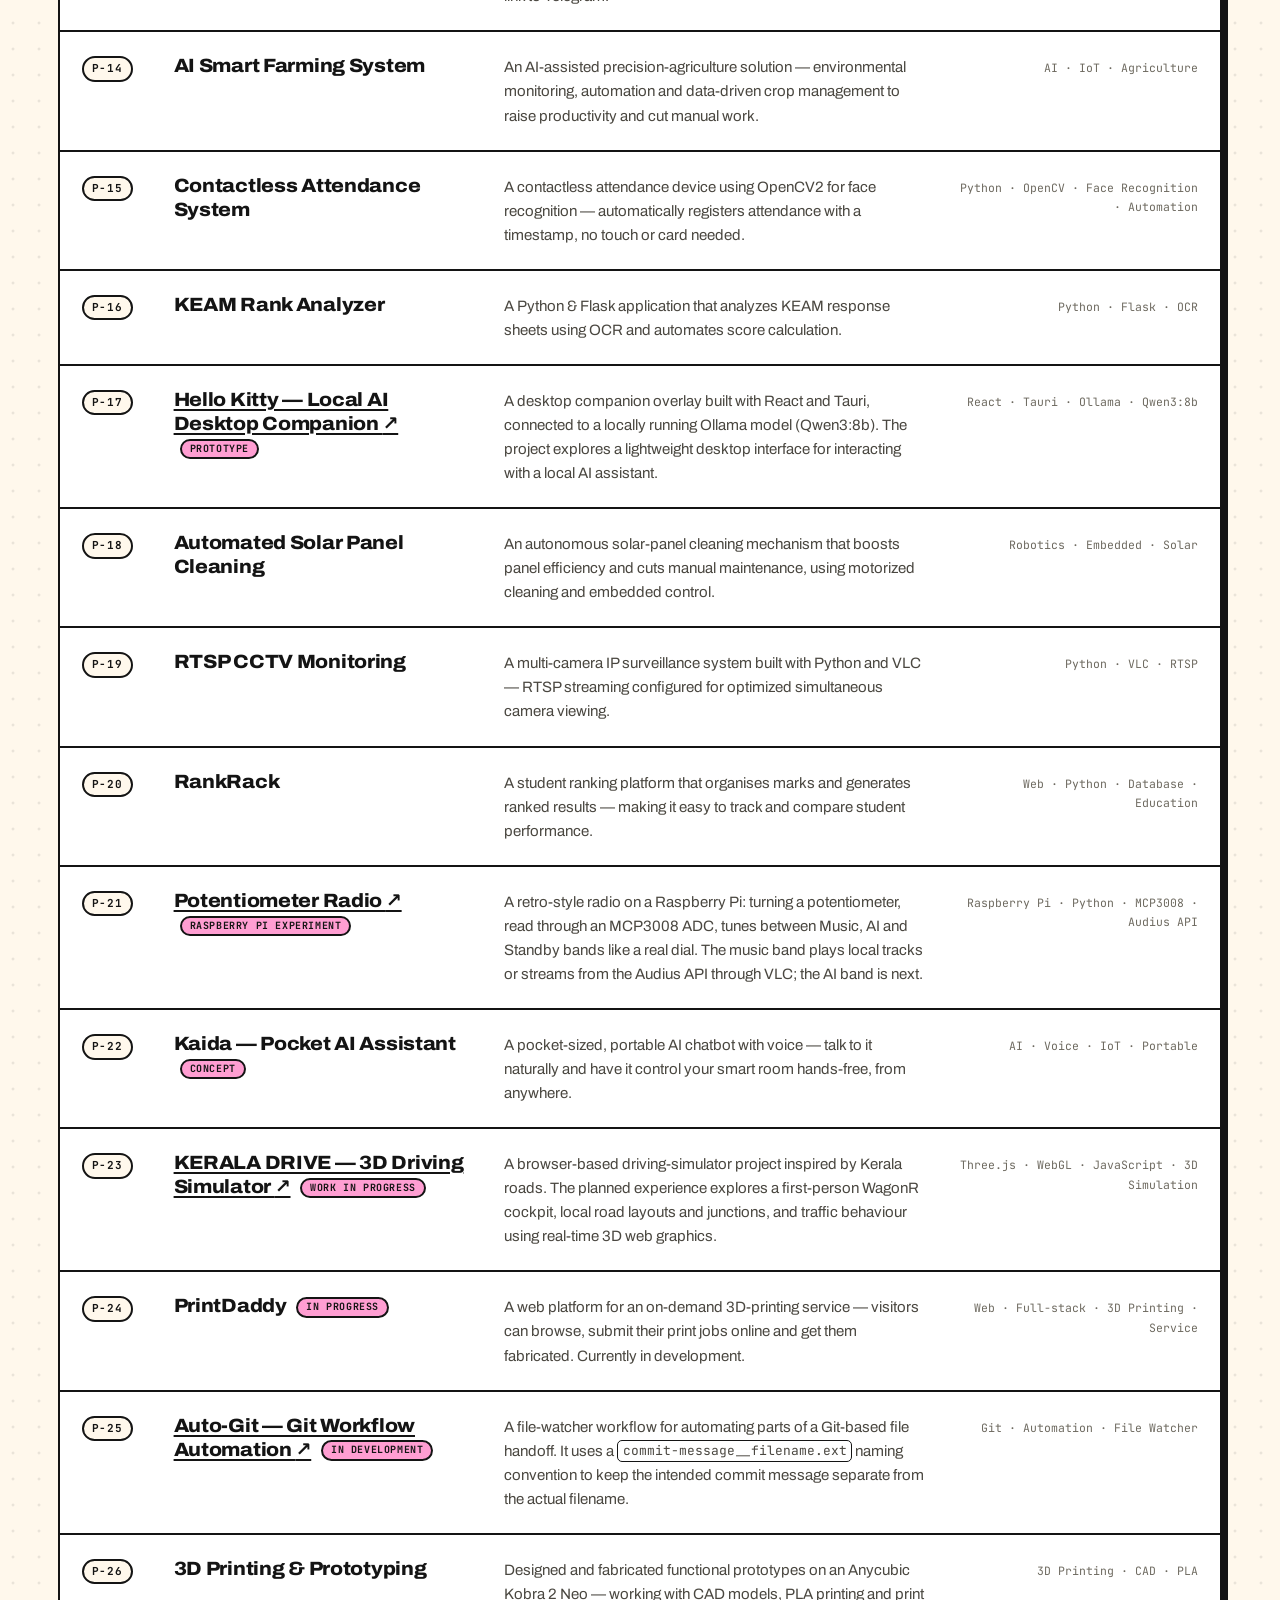
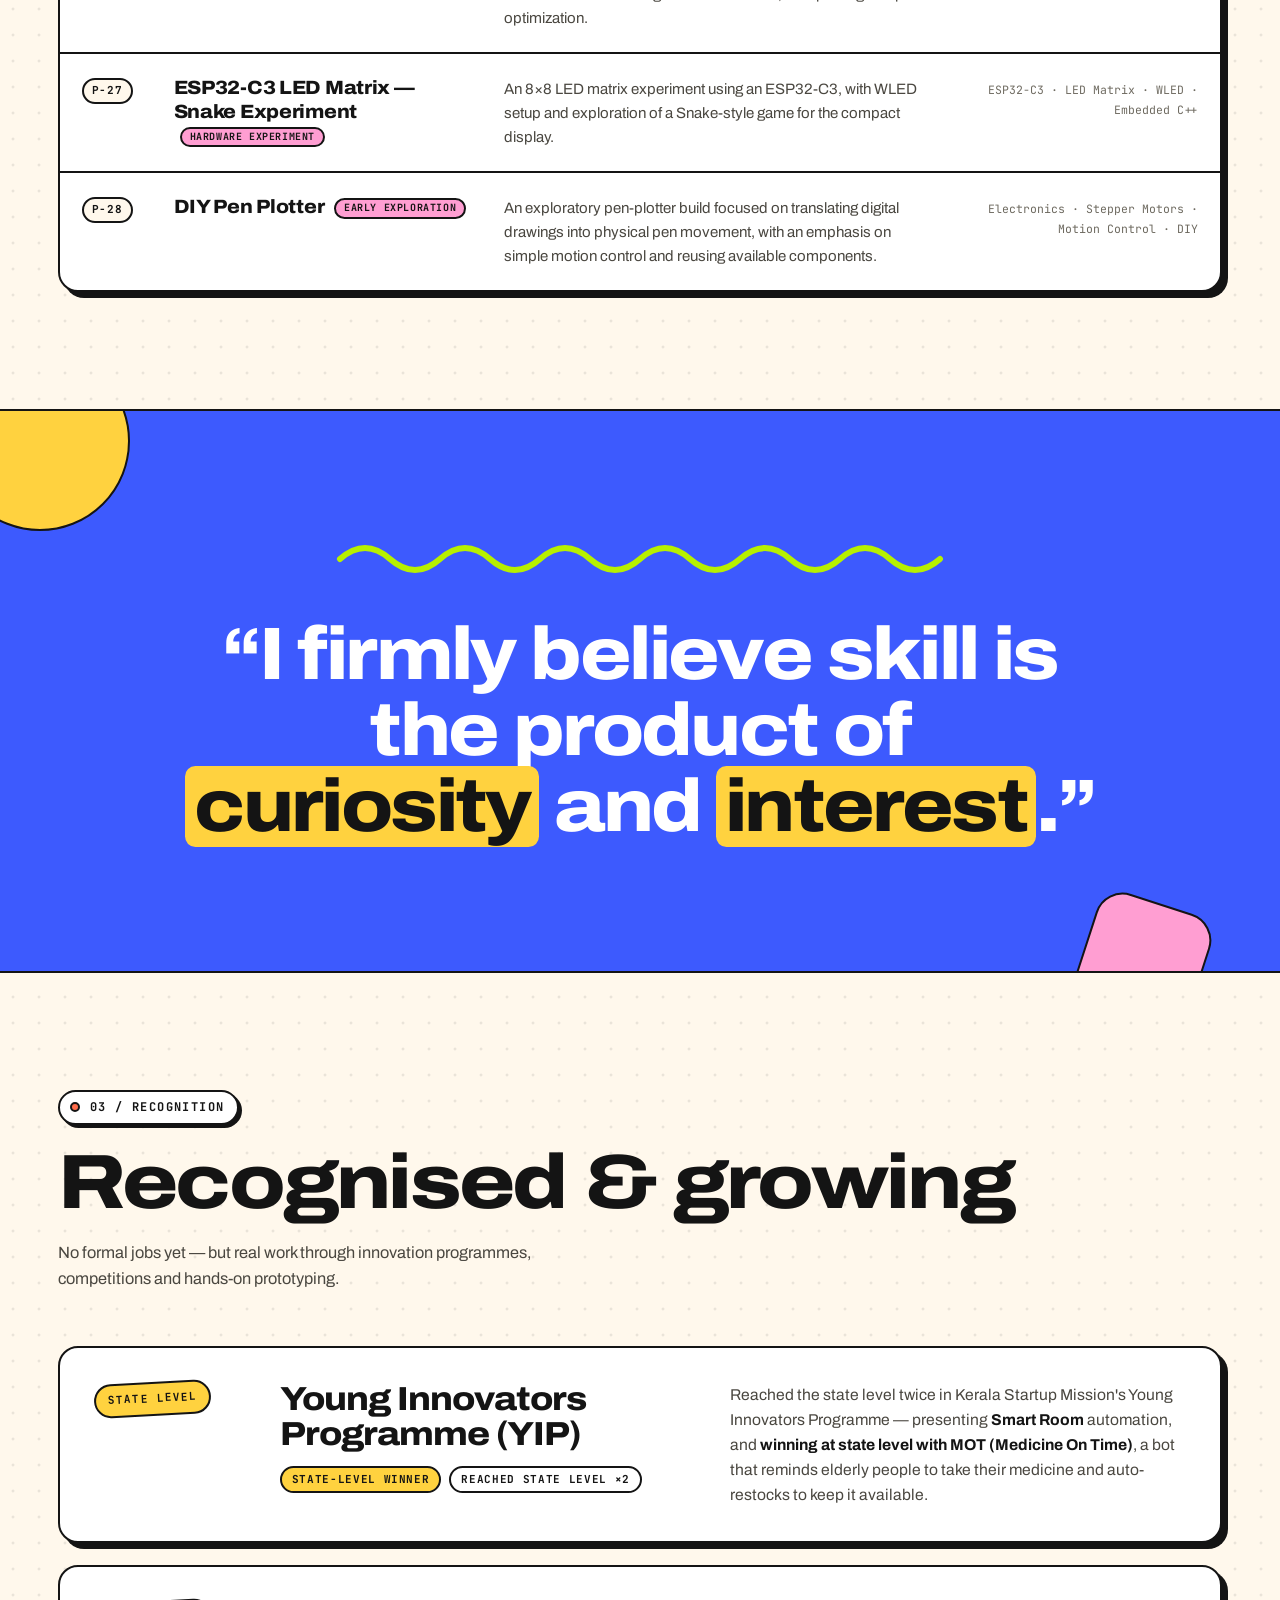
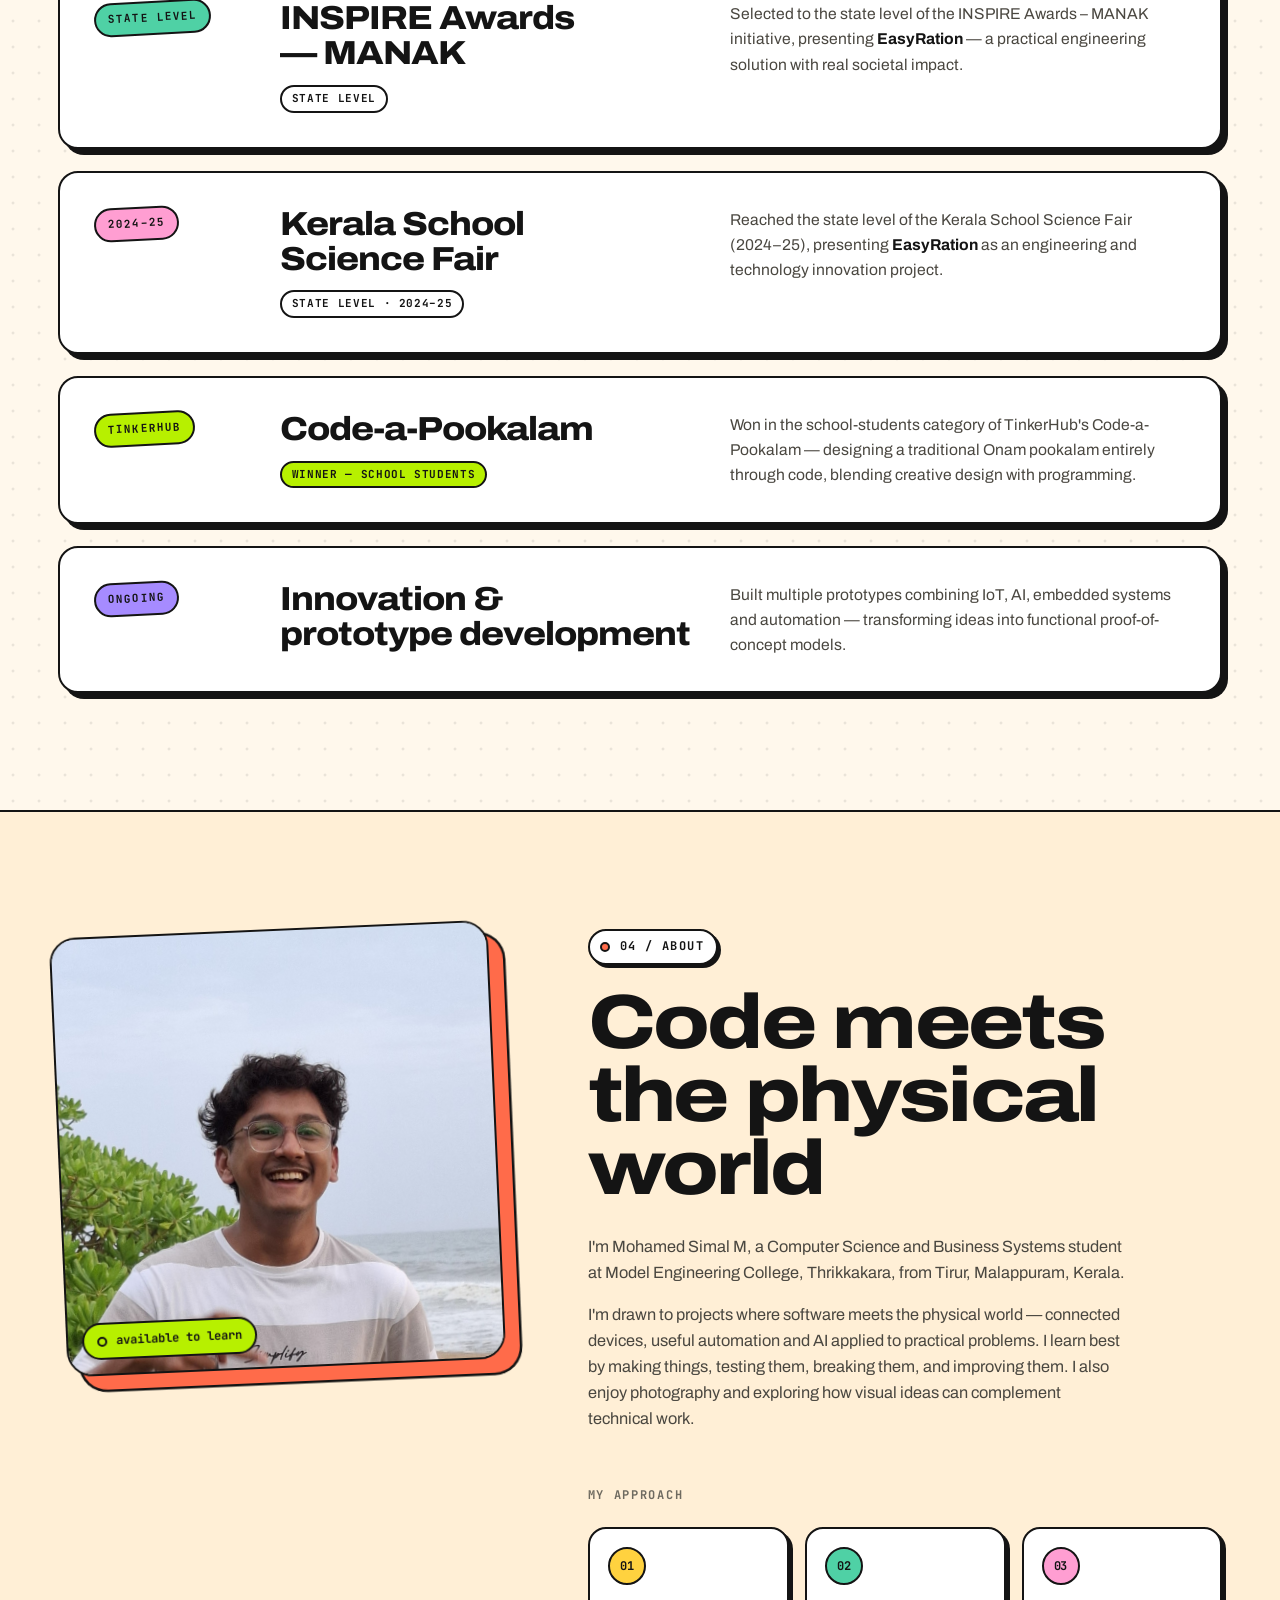
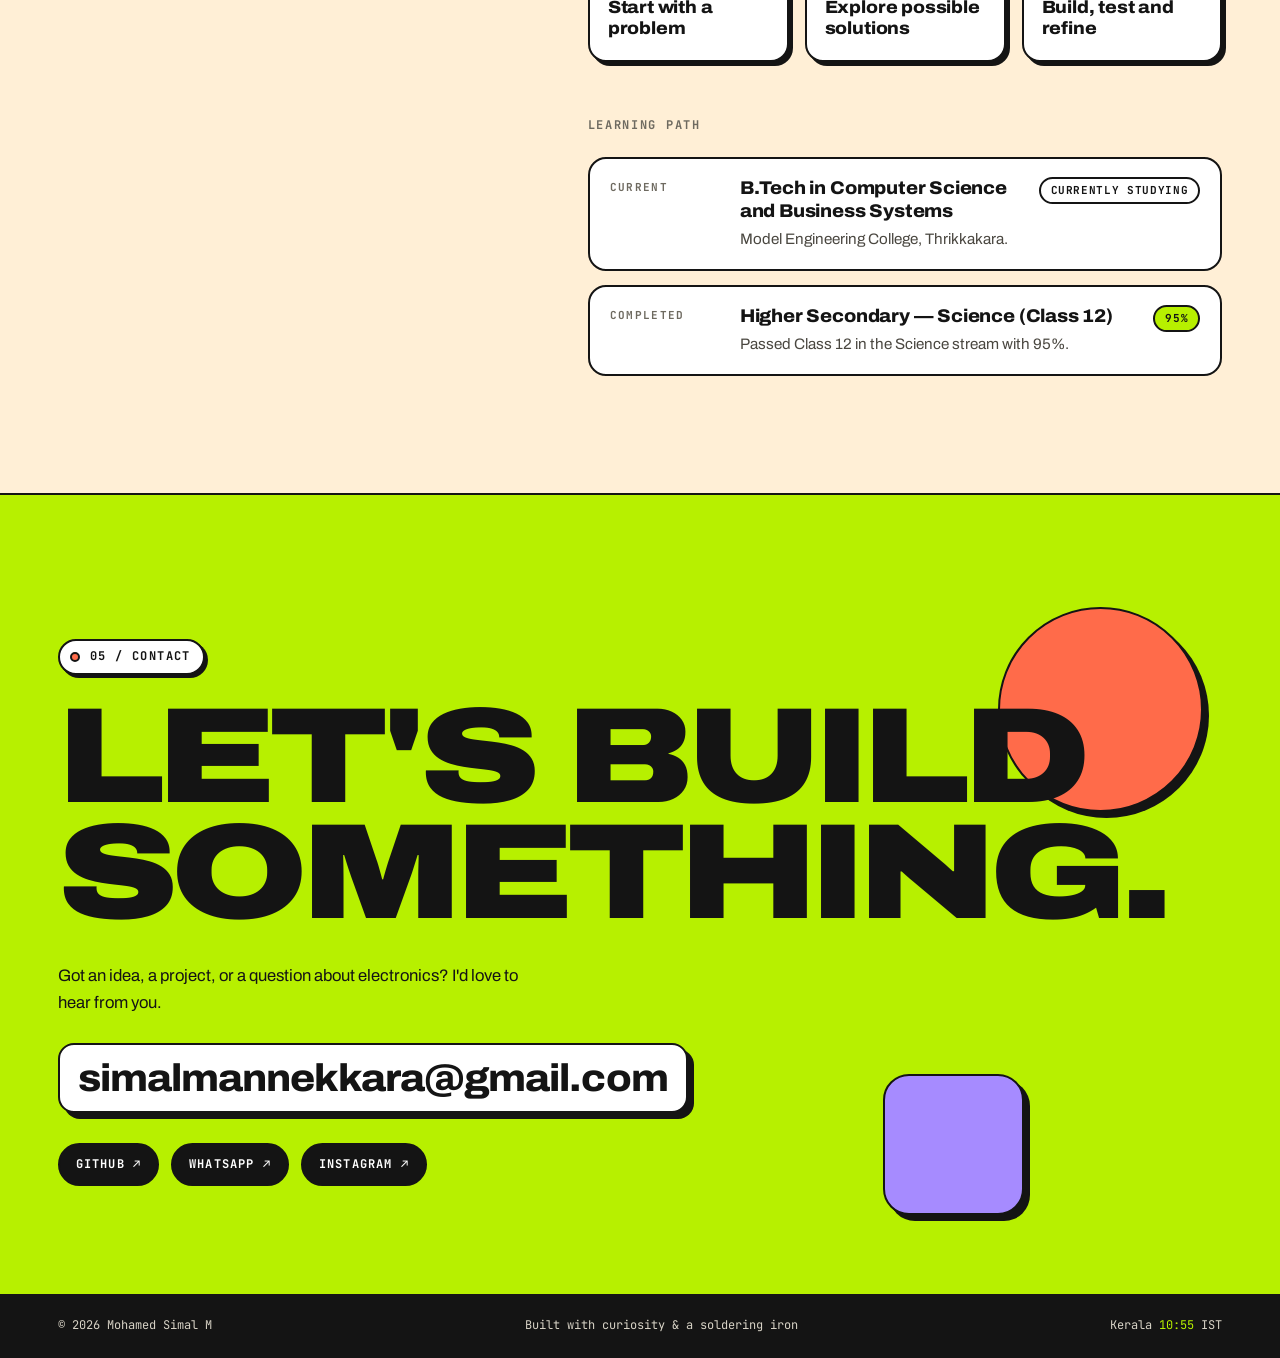
==== commit 52c67449: "Move the classic design to /classic/ Frees the site root for the new datasheet CV. Relative links be" ====
--- a/experiment/index.html
+++ b/experiment/index.html
@@ -49,7 +49,7 @@
     <a href="#about">About</a>
   </nav>
   <div class="nav__actions">
-    <a class="btn btn--sm view-switch" href="../" data-view="classic" title="Switch to the classic design">Classic view</a>
+    <a class="btn btn--sm view-switch" href="../classic/" data-view="classic" title="Switch to the classic design">Classic view</a>
     <a class="btn btn--primary btn--sm" href="#contact">Contact</a>
   </div>
 </header>
